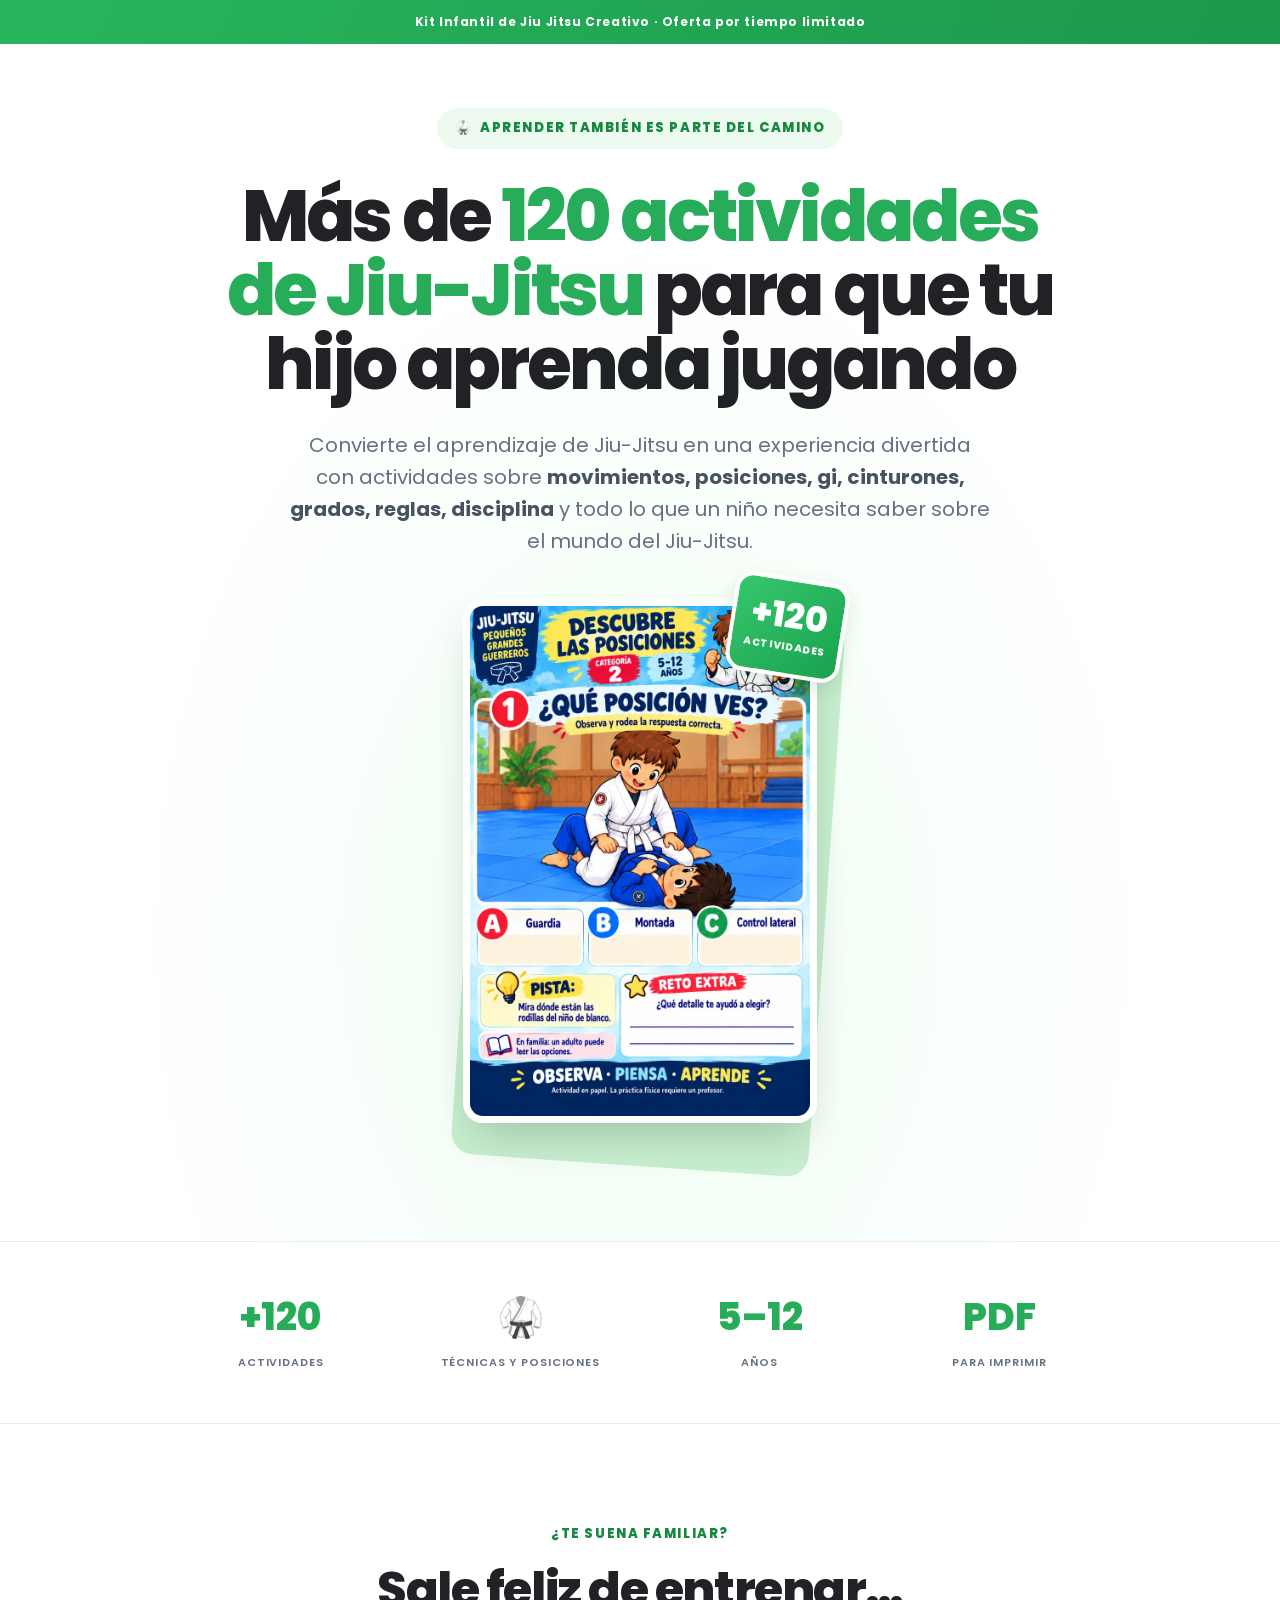
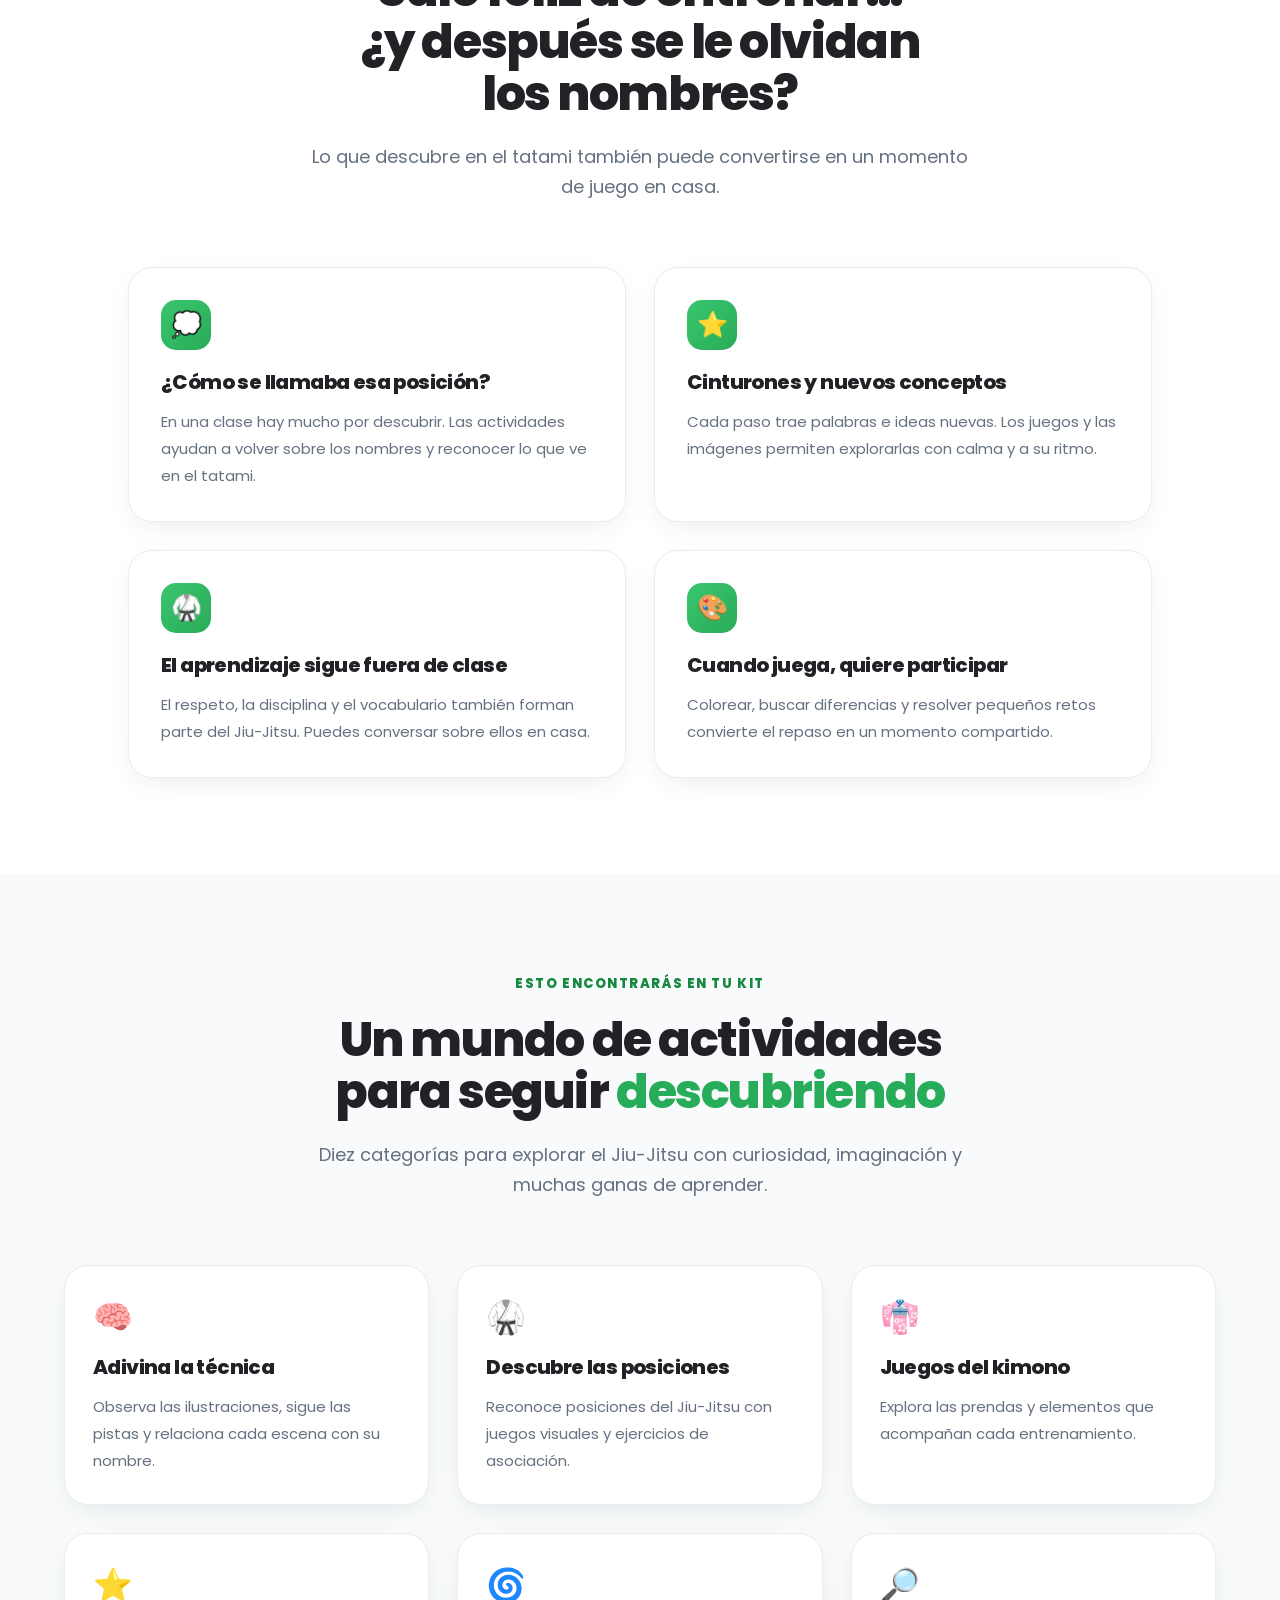
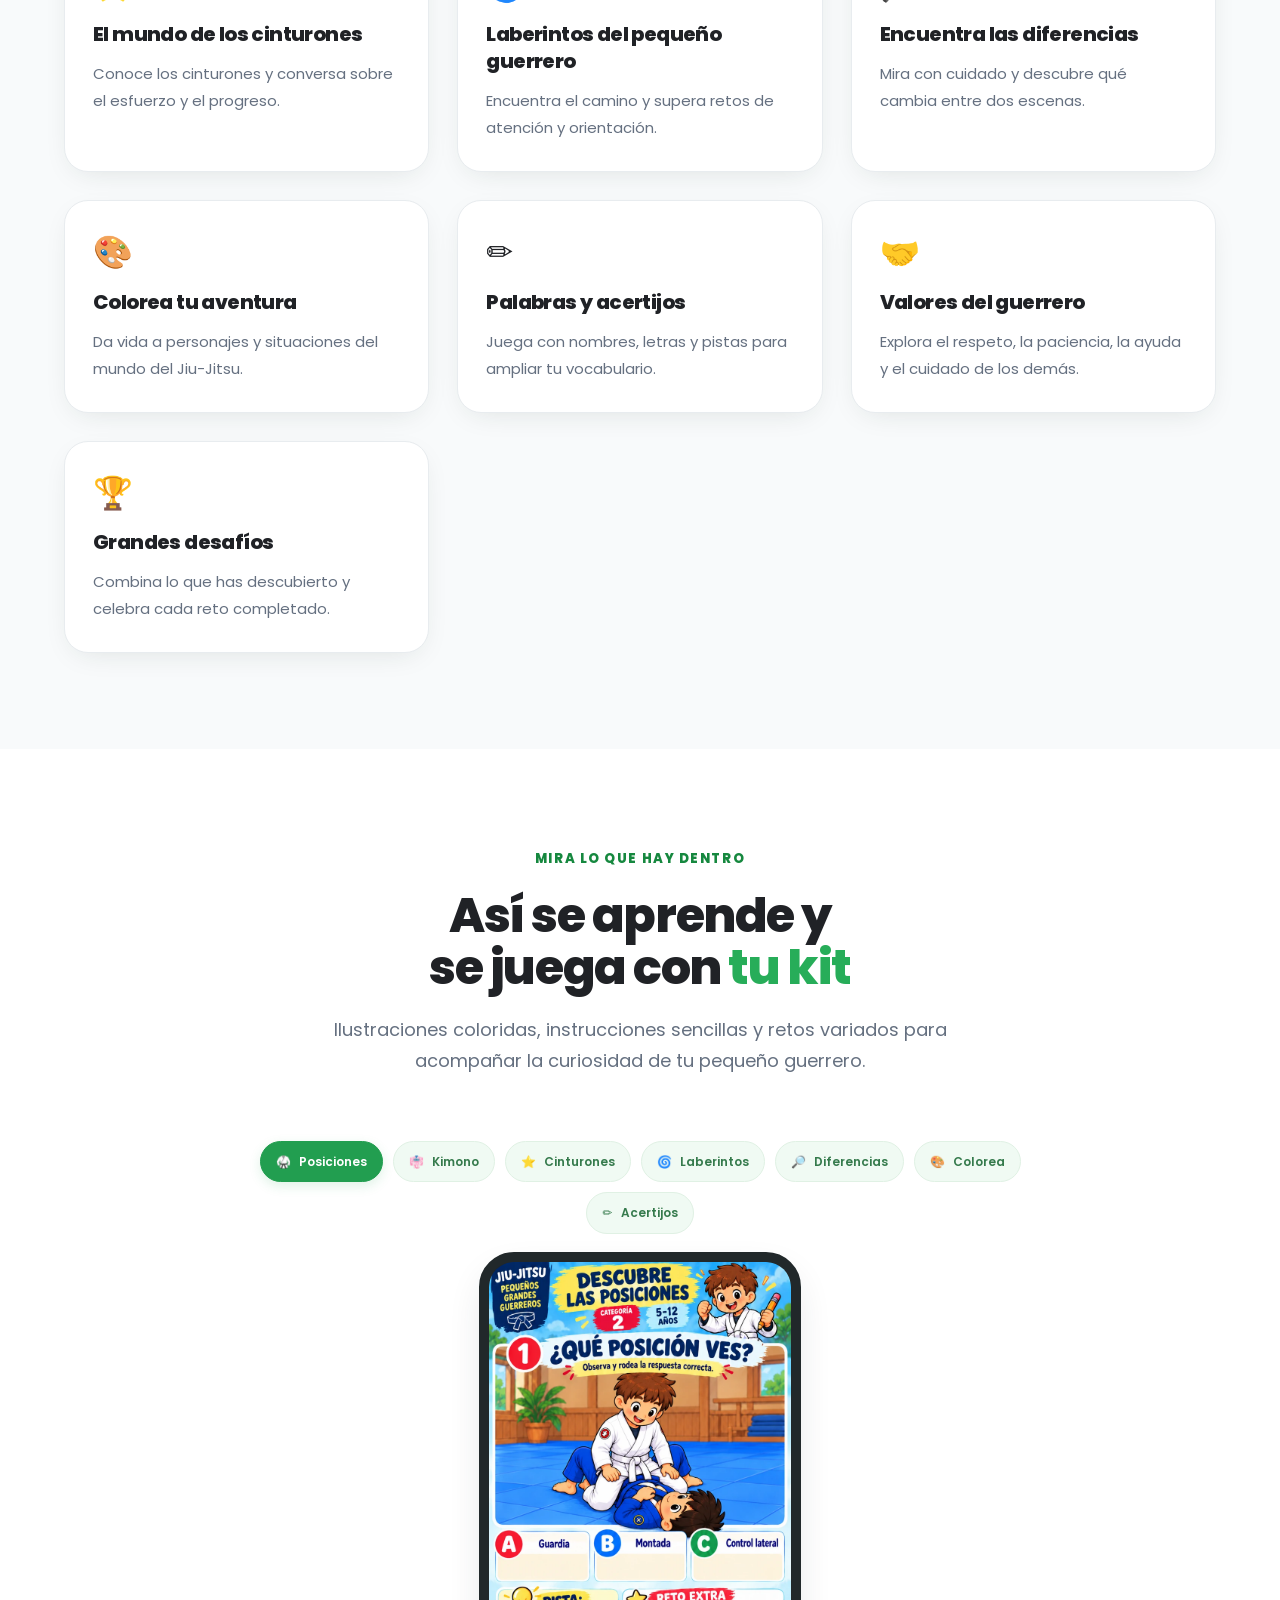
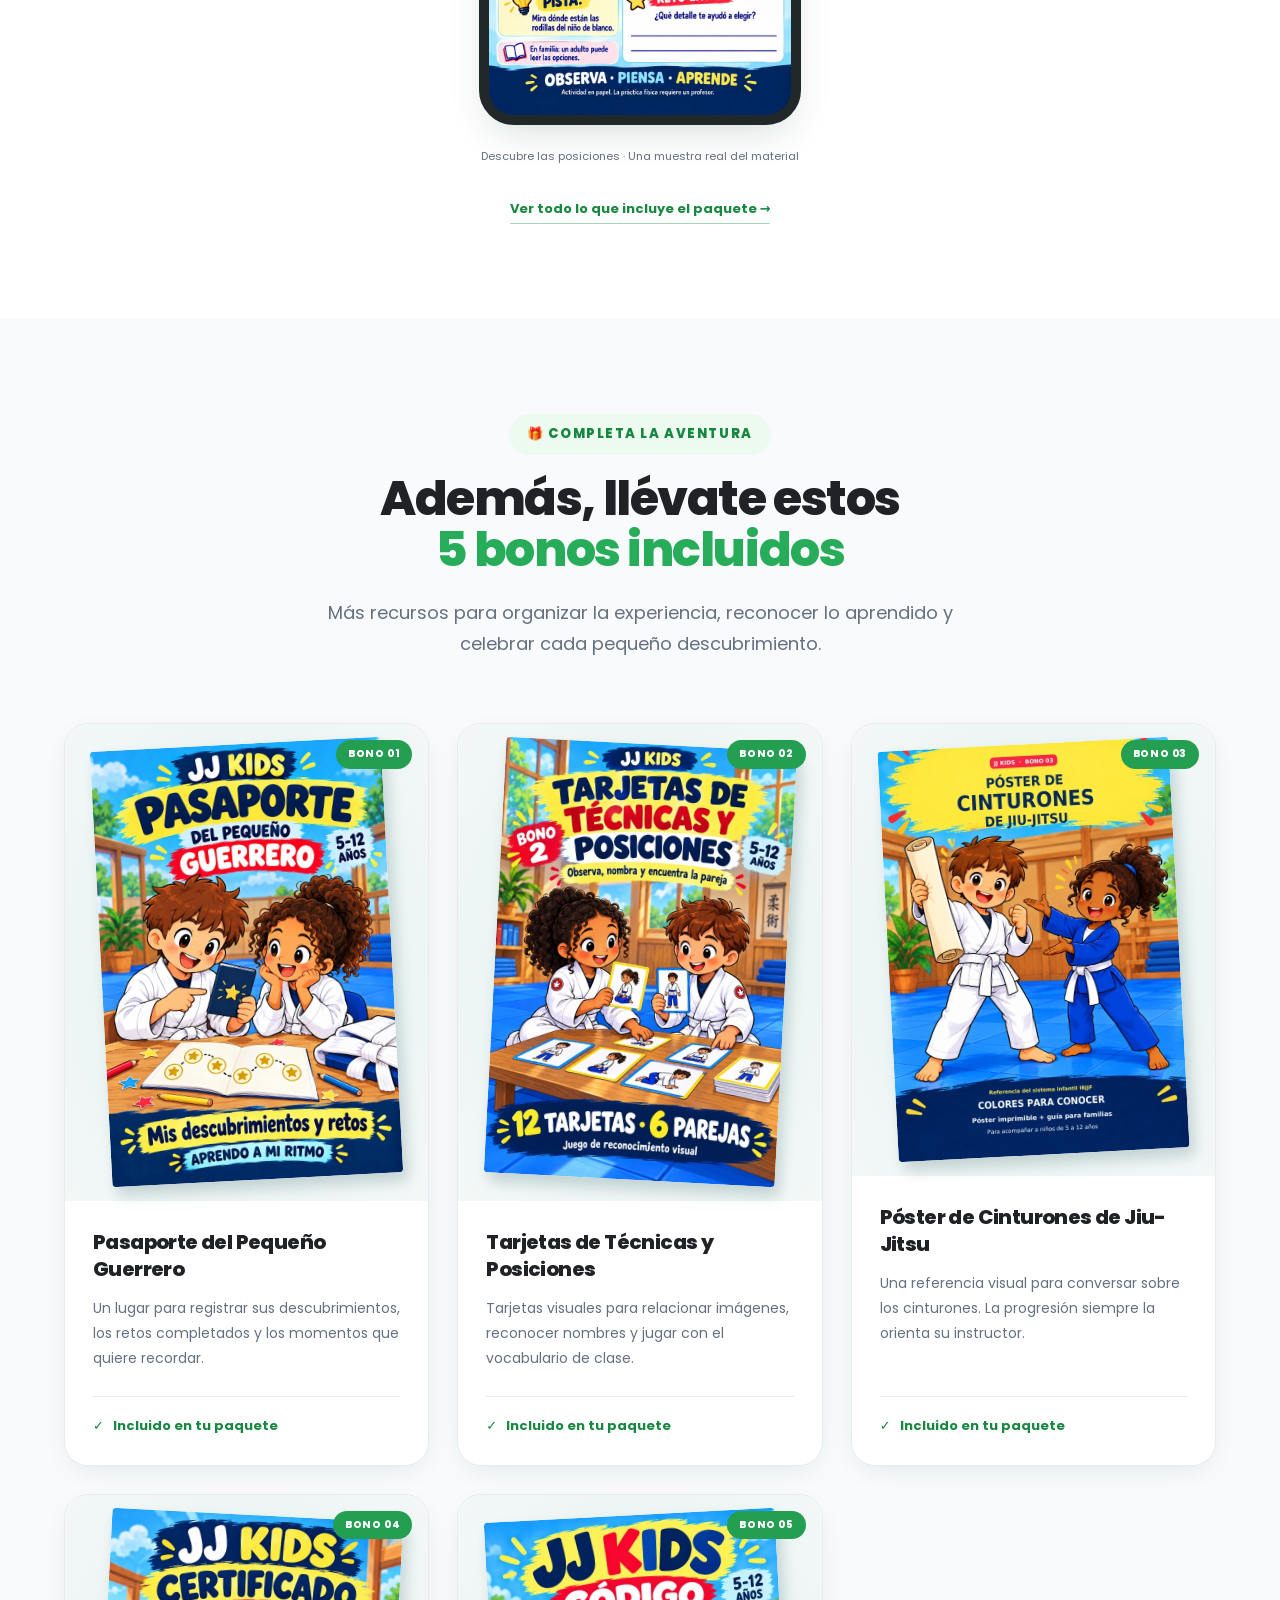
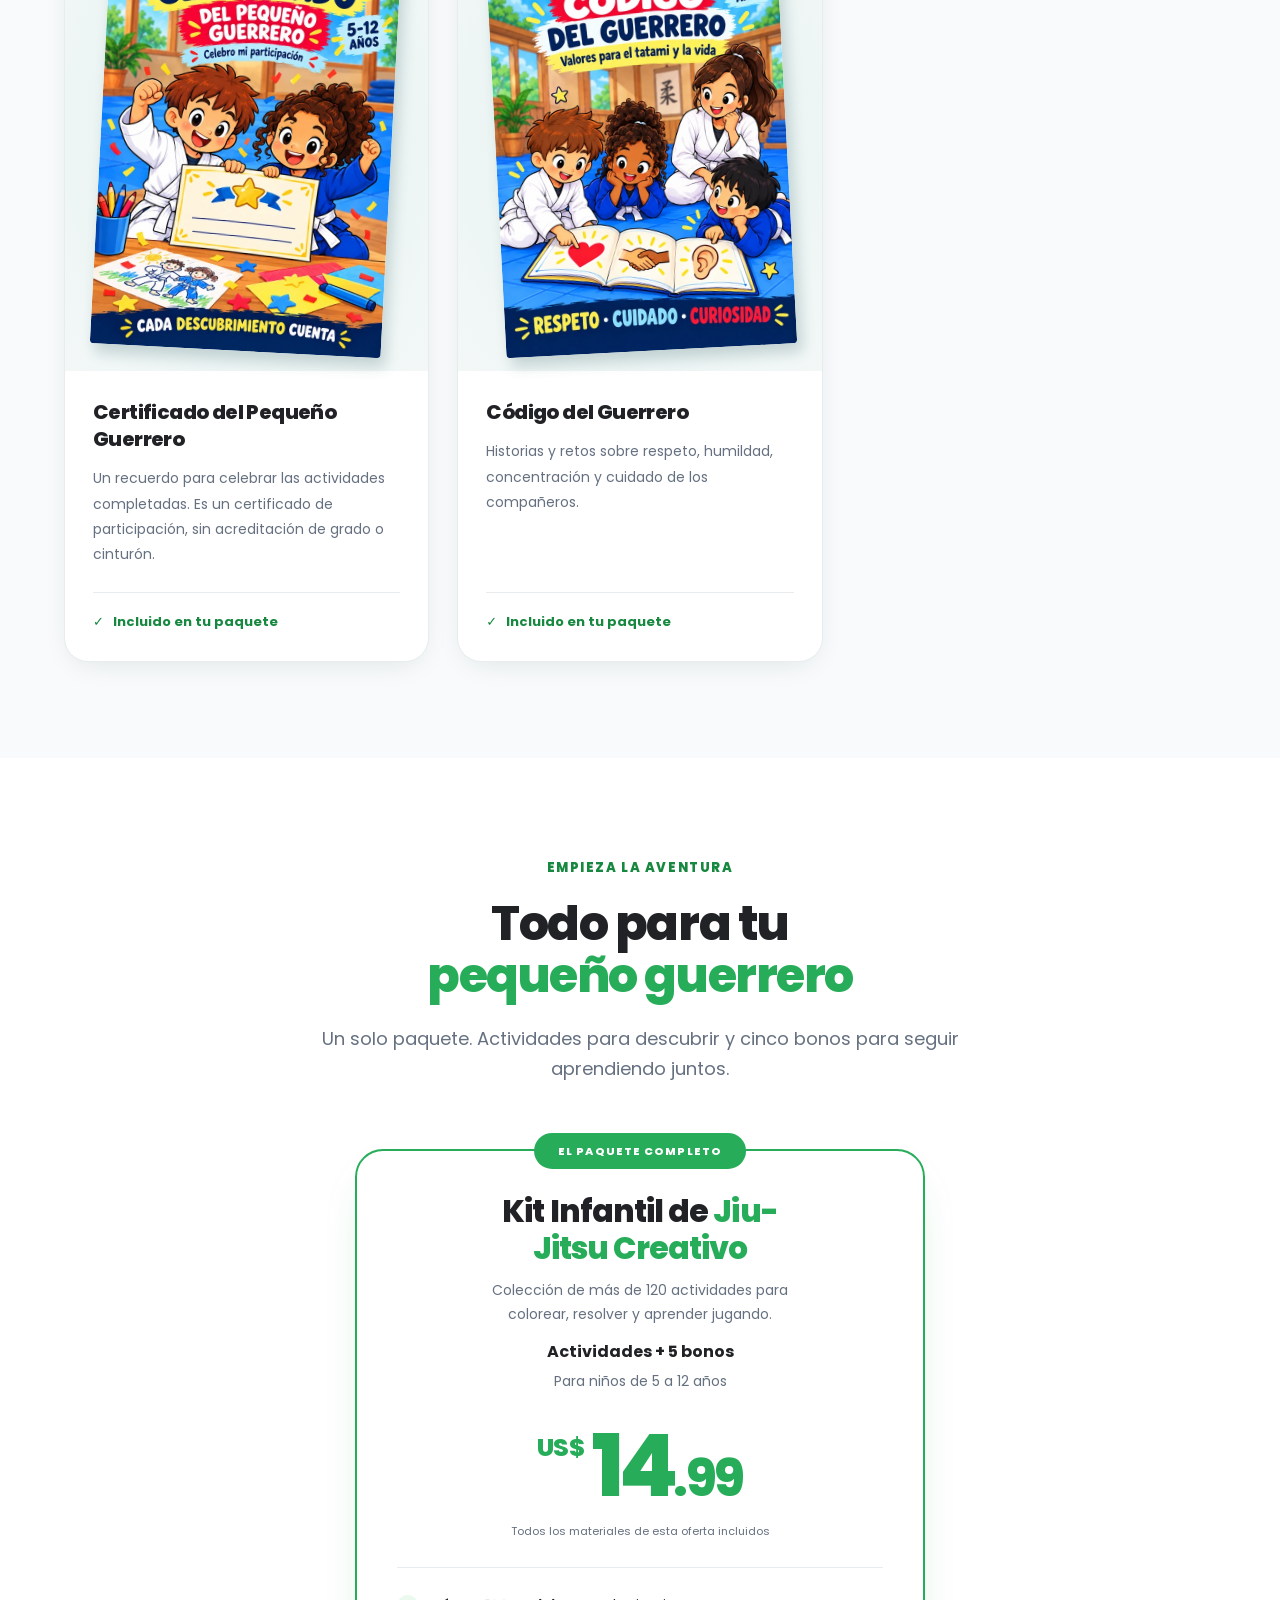
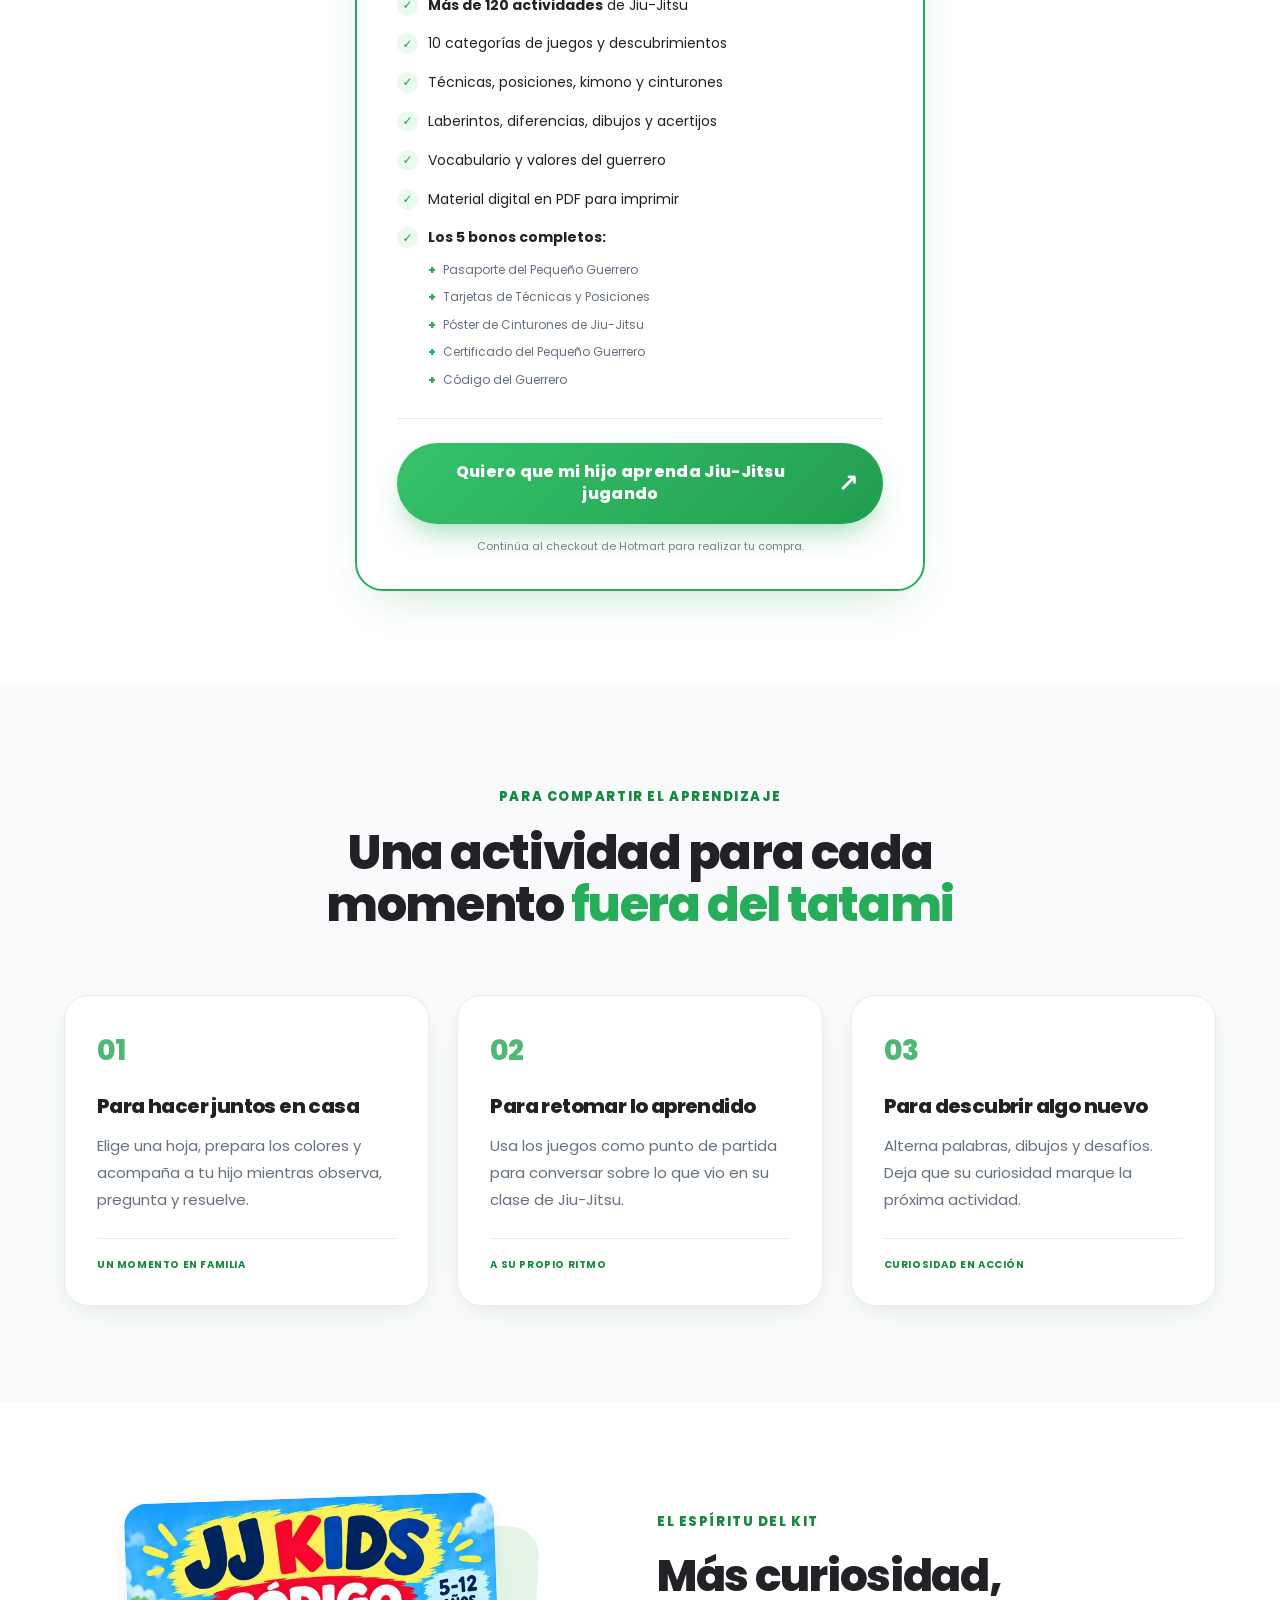
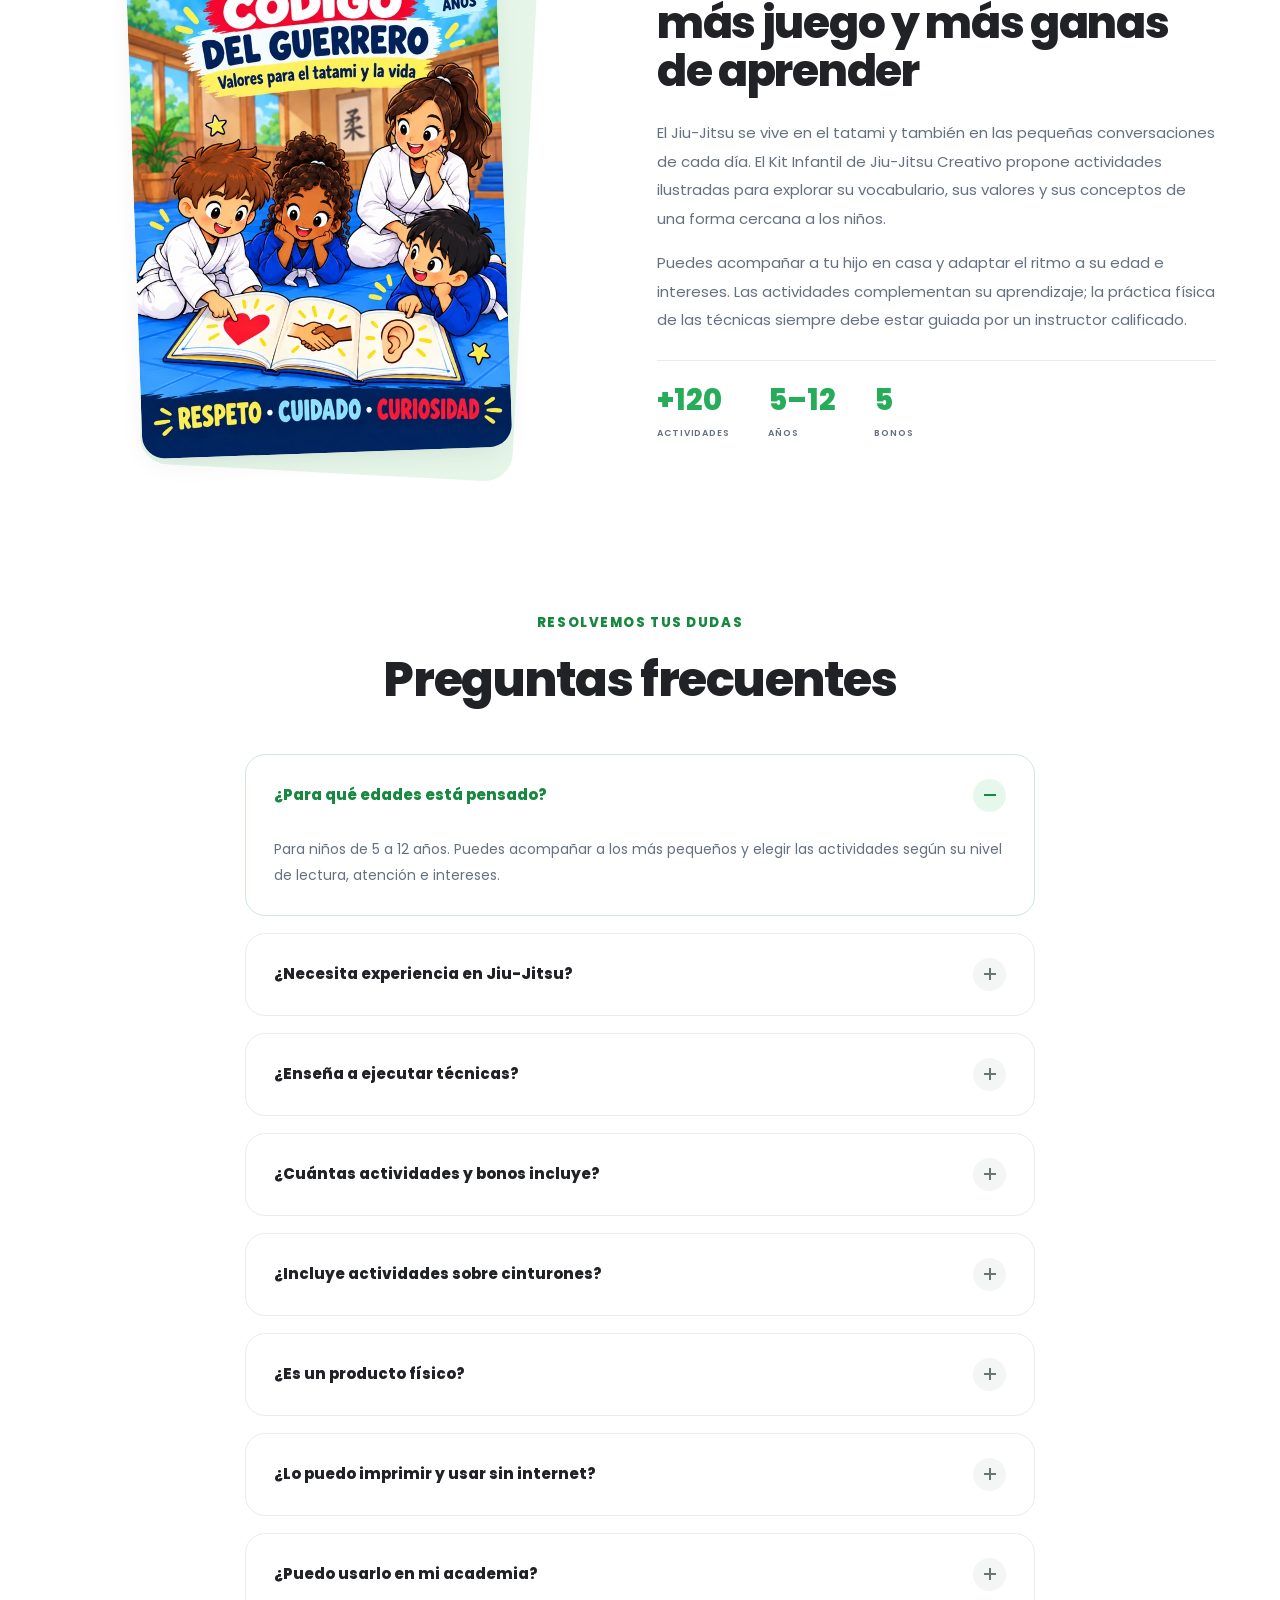
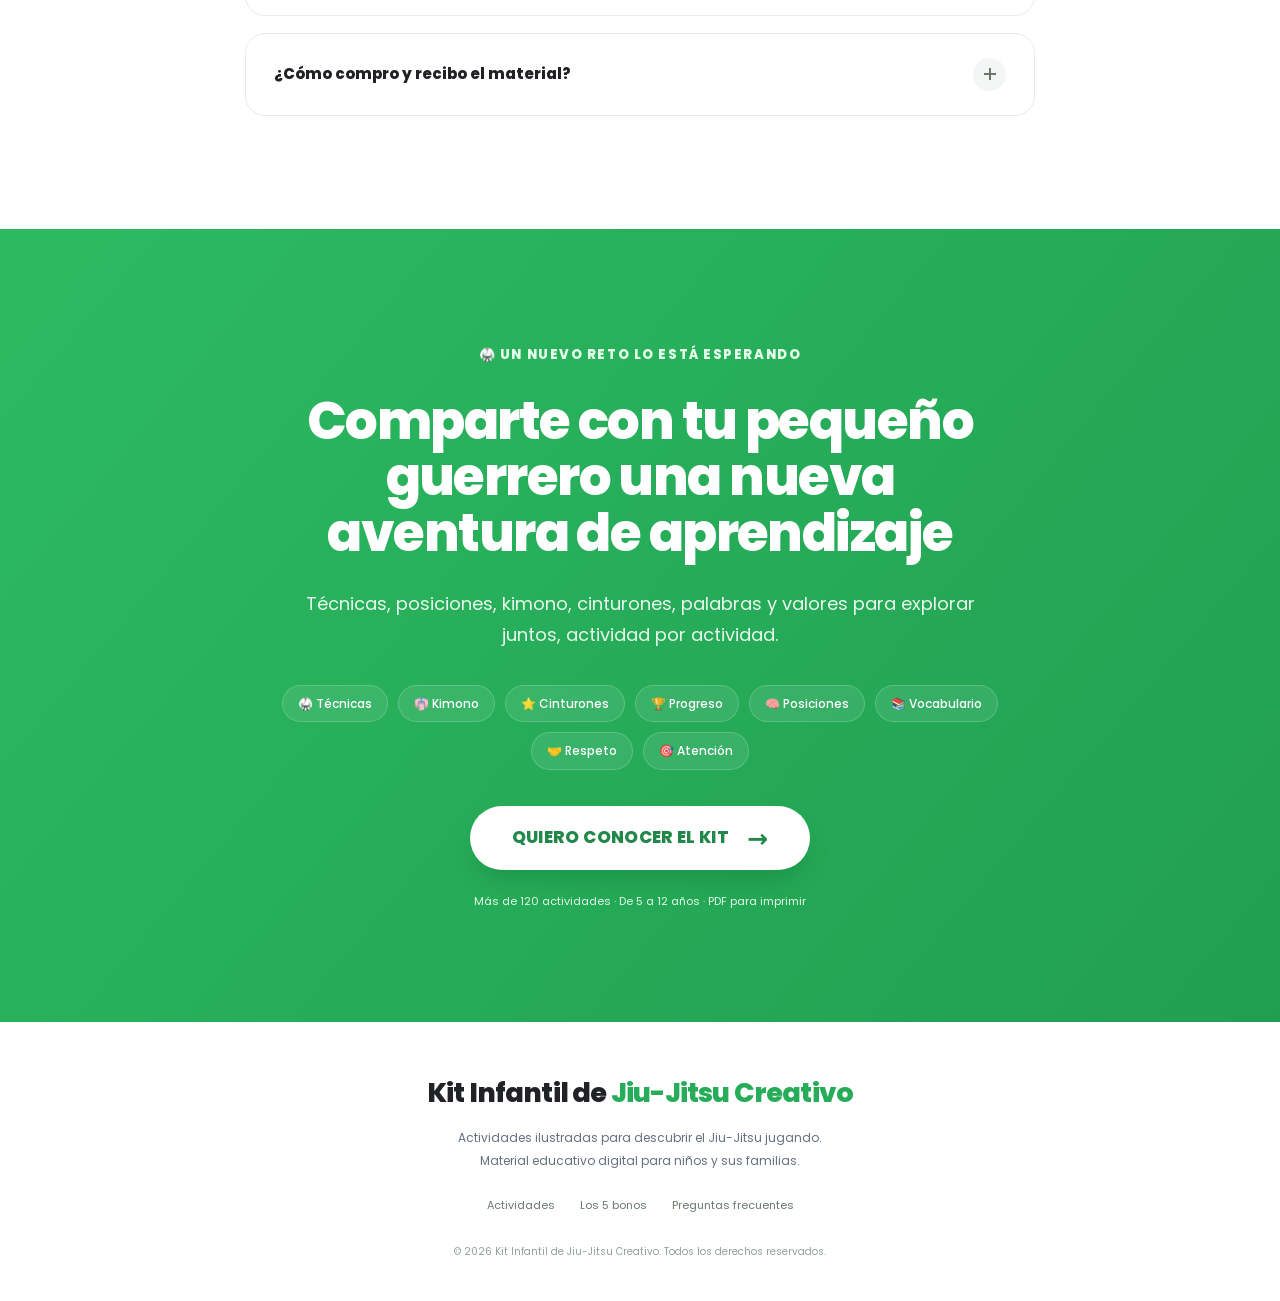
==== inicio/index.html @ 9feea620 "Add files via upload" ====
<!doctype html>
<html lang="es-419"><head>
<meta charset="utf-8"><meta name="viewport" content="width=device-width,initial-scale=1">
<title>Kit Infantil de Jiu-Jitsu Creativo | Más de 120 actividades</title>
<meta name="description" content="Kit Infantil de Jiu-Jitsu Creativo. Colección de más de 120 actividades para colorear, resolver y aprender jugando. De 5 a 12 años, con cinco bonos por US$14.99.">
<meta name="theme-color" content="#29ae5b"><meta name="robots" content="noindex,nofollow">
<link rel="icon" href="assets/favicon.svg" type="image/svg+xml"><link rel="stylesheet" href="assets/fonts.css"><link rel="stylesheet" href="styles.css">
<meta property="og:title" content="Kit Infantil de Jiu-Jitsu Creativo"><meta property="og:description" content="Colección de más de 120 actividades para colorear, resolver y aprender jugando. De 5 a 12 años · 5 bonos incluidos · US$14.99"><meta property="og:type" content="website">
<!-- Meta Pixel: direct installation requested alongside the linked UTMify pixel. -->
<script>
!function(f,b,e,v,n,t,s)
{if(f.fbq)return;n=f.fbq=function(){n.callMethod?
n.callMethod.apply(n,arguments):n.queue.push(arguments)};
if(!f._fbq)f._fbq=n;n.push=n;n.loaded=!0;n.version='2.0';
n.queue=[];t=b.createElement(e);t.async=!0;
t.src=v;s=b.getElementsByTagName(e)[0];
s.parentNode.insertBefore(t,s)}(window,document,'script',
'https://connect.facebook.net/en_US/fbevents.js');
fbq('init', '1260947998848575');
fbq('track', 'PageView');
</script>
<!-- UTMify pixel: preserves the supplied account and vendor-managed events. -->
<script>window.pixelId = "6ace8b89e18e3b60633d7394";</script>
<script src="https://cdn.utmify.com.br/scripts/pixel/pixel.js" async defer></script>
<!-- UTMify campaign parameters: supplier setting prevents additional subid parameters. -->
<script src="https://cdn.utmify.com.br/scripts/utms/latest.js" data-utmify-prevent-subids async defer></script>
</head><body>
<noscript><img height="1" width="1" style="display:none" alt="" src="https://www.facebook.com/tr?id=1260947998848575&amp;ev=PageView&amp;noscript=1"></noscript>
<a class="skip" href="#contenido">Saltar al contenido</a>
<div class="offer-strip">Kit Infantil de Jiu Jitsu Creativo · Oferta por tiempo limitado</div>
<main id="contenido">
<header class="hero" id="inicio"><div class="wrap">
<span class="eyebrow pill"><span aria-hidden="true">🥋</span> APRENDER TAMBIÉN ES PARTE DEL CAMINO</span>
<h1>Más de <span>120 actividades de Jiu-Jitsu</span> para que tu hijo aprenda jugando</h1>
<p class="hero-intro">Convierte el aprendizaje de Jiu-Jitsu en una experiencia divertida con actividades sobre <strong>movimientos, posiciones, gi, cinturones, grados, reglas, disciplina</strong> y todo lo que un niño necesita saber sobre el mundo del Jiu-Jitsu.</p>
<div class="hero-media"><div class="activity-badge"><strong>+120</strong><span>ACTIVIDADES</span></div><div class="sheet-back"></div><img class="hero-sheet" src="assets/actividad-02.webp" width="800" height="1200" alt="Muestra de actividad de Jiu-Jitsu: ¿Qué posición ves?" fetchpriority="high"><div class="media-label">UNA MUESTRA DE LO QUE HAY DENTRO</div></div>
</div></header>
<section class="stats" aria-label="Kit Infantil de Jiu-Jitsu Creativo en cuatro datos"><div class="wrap stats-grid"><div><strong>+120</strong><span>ACTIVIDADES</span></div><div><strong aria-hidden="true">🥋</strong><span>TÉCNICAS Y POSICIONES</span></div><div><strong>5–12</strong><span>AÑOS</span></div><div><strong>PDF</strong><span>PARA IMPRIMIR</span></div></div></section>
<section class="section" id="por-que"><div class="wrap narrow"><div class="section-head"><span class="eyebrow">¿TE SUENA FAMILIAR?</span><h2>Sale feliz de entrenar…<br>¿y después se le olvidan<br class="desktop-break"> los nombres?</h2><p>Lo que descubre en el tatami también puede convertirse en un momento de juego en casa.</p></div>
<div class="grid pain-grid"><article class="card"><div class="icon" aria-hidden="true">💭</div><h3>¿Cómo se llamaba esa posición?</h3><p>En una clase hay mucho por descubrir. Las actividades ayudan a volver sobre los nombres y reconocer lo que ve en el tatami.</p></article><article class="card"><div class="icon" aria-hidden="true">⭐</div><h3>Cinturones y nuevos conceptos</h3><p>Cada paso trae palabras e ideas nuevas. Los juegos y las imágenes permiten explorarlas con calma y a su ritmo.</p></article><article class="card"><div class="icon" aria-hidden="true">🥋</div><h3>El aprendizaje sigue fuera de clase</h3><p>El respeto, la disciplina y el vocabulario también forman parte del Jiu-Jitsu. Puedes conversar sobre ellos en casa.</p></article><article class="card"><div class="icon" aria-hidden="true">🎨</div><h3>Cuando juega, quiere participar</h3><p>Colorear, buscar diferencias y resolver pequeños retos convierte el repaso en un momento compartido.</p></article></div></div></section>
<section class="section soft" id="actividades"><div class="wrap"><div class="section-head"><span class="eyebrow">ESTO ENCONTRARÁS EN TU KIT</span><h2>Un mundo de actividades para seguir <span class="green">descubriendo</span></h2><p>Diez categorías para explorar el Jiu-Jitsu con curiosidad, imaginación y muchas ganas de aprender.</p></div><div class="grid topics-grid"><article class="card topic"><div class="topic-icon" aria-hidden="true">🧠</div><h3>Adivina la técnica</h3><p>Observa las ilustraciones, sigue las pistas y relaciona cada escena con su nombre.</p></article><article class="card topic"><div class="topic-icon" aria-hidden="true">🥋</div><h3>Descubre las posiciones</h3><p>Reconoce posiciones del Jiu-Jitsu con juegos visuales y ejercicios de asociación.</p></article><article class="card topic"><div class="topic-icon" aria-hidden="true">👘</div><h3>Juegos del kimono</h3><p>Explora las prendas y elementos que acompañan cada entrenamiento.</p></article><article class="card topic"><div class="topic-icon" aria-hidden="true">⭐</div><h3>El mundo de los cinturones</h3><p>Conoce los cinturones y conversa sobre el esfuerzo y el progreso.</p></article><article class="card topic"><div class="topic-icon" aria-hidden="true">🌀</div><h3>Laberintos del pequeño guerrero</h3><p>Encuentra el camino y supera retos de atención y orientación.</p></article><article class="card topic"><div class="topic-icon" aria-hidden="true">🔎</div><h3>Encuentra las diferencias</h3><p>Mira con cuidado y descubre qué cambia entre dos escenas.</p></article><article class="card topic"><div class="topic-icon" aria-hidden="true">🎨</div><h3>Colorea tu aventura</h3><p>Da vida a personajes y situaciones del mundo del Jiu-Jitsu.</p></article><article class="card topic"><div class="topic-icon" aria-hidden="true">✏️</div><h3>Palabras y acertijos</h3><p>Juega con nombres, letras y pistas para ampliar tu vocabulario.</p></article><article class="card topic"><div class="topic-icon" aria-hidden="true">🤝</div><h3>Valores del guerrero</h3><p>Explora el respeto, la paciencia, la ayuda y el cuidado de los demás.</p></article><article class="card topic"><div class="topic-icon" aria-hidden="true">🏆</div><h3>Grandes desafíos</h3><p>Combina lo que has descubierto y celebra cada reto completado.</p></article></div></div></section>
<section class="section samples" id="muestras"><div class="wrap"><div class="section-head"><span class="eyebrow">MIRA LO QUE HAY DENTRO</span><h2 id="sample-heading">Así se aprende y se juega con <span class="green">tu kit</span></h2><p>Ilustraciones coloridas, instrucciones sencillas y retos variados para acompañar la curiosidad de tu pequeño guerrero.</p></div><div class="sample-gallery" id="sample-gallery" role="region" aria-roledescription="carrusel" aria-labelledby="sample-heading"><div class="sample-tabs" role="group" aria-label="Elige una muestra"><button type="button" class="sample-tab active" data-sample="02" aria-pressed="true" aria-controls="sample-image"><span aria-hidden="true">🥋</span> Posiciones</button><button type="button" class="sample-tab " data-sample="03" aria-pressed="false" aria-controls="sample-image"><span aria-hidden="true">👘</span> Kimono</button><button type="button" class="sample-tab " data-sample="04" aria-pressed="false" aria-controls="sample-image"><span aria-hidden="true">⭐</span> Cinturones</button><button type="button" class="sample-tab " data-sample="05" aria-pressed="false" aria-controls="sample-image"><span aria-hidden="true">🌀</span> Laberintos</button><button type="button" class="sample-tab " data-sample="06" aria-pressed="false" aria-controls="sample-image"><span aria-hidden="true">🔎</span> Diferencias</button><button type="button" class="sample-tab " data-sample="07" aria-pressed="false" aria-controls="sample-image"><span aria-hidden="true">🎨</span> Colorea</button><button type="button" class="sample-tab " data-sample="08" aria-pressed="false" aria-controls="sample-image"><span aria-hidden="true">✏️</span> Acertijos</button></div><figure class="sample-figure"><div class="sample-frame"><img id="sample-image" src="assets/actividad-02.webp" alt="Descubre las posiciones: muestra real de una actividad" width="800" height="1200" loading="lazy"></div><figcaption id="sample-caption" aria-live="off" aria-atomic="true">Descubre las posiciones · Una muestra real del material</figcaption></figure></div><a class="text-link" href="#planes">Ver todo lo que incluye el paquete <span aria-hidden="true">→</span></a></div></section>
<section class="section soft" id="bonos"><div class="wrap"><div class="section-head"><span class="eyebrow pill">🎁 COMPLETA LA AVENTURA</span><h2>Además, llévate estos <span class="green">5 bonos incluidos</span></h2><p>Más recursos para organizar la experiencia, reconocer lo aprendido y celebrar cada pequeño descubrimiento.</p></div><div class="grid bonus-grid"><article class="bonus-card"><div class="bonus-art"><span class="bonus-pill">BONO 01</span><img src="assets/bono-01.webp" alt="Portada de Pasaporte del Pequeño Guerrero" width="640" height="960" loading="lazy"></div><div class="bonus-copy"><h3>Pasaporte del Pequeño Guerrero</h3><p>Un lugar para registrar sus descubrimientos, los retos completados y los momentos que quiere recordar.</p><div class="included"><span aria-hidden="true">✓</span> Incluido en tu paquete</div></div></article><article class="bonus-card"><div class="bonus-art"><span class="bonus-pill">BONO 02</span><img src="assets/bono-02.webp" alt="Portada de Tarjetas de Técnicas y Posiciones" width="640" height="960" loading="lazy"></div><div class="bonus-copy"><h3>Tarjetas de Técnicas y Posiciones</h3><p>Tarjetas visuales para relacionar imágenes, reconocer nombres y jugar con el vocabulario de clase.</p><div class="included"><span aria-hidden="true">✓</span> Incluido en tu paquete</div></div></article><article class="bonus-card"><div class="bonus-art"><span class="bonus-pill">BONO 03</span><img src="assets/bono-03.webp" alt="Portada de Póster de Cinturones de Jiu-Jitsu" width="640" height="960" loading="lazy"></div><div class="bonus-copy"><h3>Póster de Cinturones de Jiu-Jitsu</h3><p>Una referencia visual para conversar sobre los cinturones. La progresión siempre la orienta su instructor.</p><div class="included"><span aria-hidden="true">✓</span> Incluido en tu paquete</div></div></article><article class="bonus-card"><div class="bonus-art"><span class="bonus-pill">BONO 04</span><img src="assets/bono-04.webp" alt="Portada de Certificado del Pequeño Guerrero" width="640" height="960" loading="lazy"></div><div class="bonus-copy"><h3>Certificado del Pequeño Guerrero</h3><p>Un recuerdo para celebrar las actividades completadas. Es un certificado de participación, sin acreditación de grado o cinturón.</p><div class="included"><span aria-hidden="true">✓</span> Incluido en tu paquete</div></div></article><article class="bonus-card"><div class="bonus-art"><span class="bonus-pill">BONO 05</span><img src="assets/bono-05.webp" alt="Portada de Código del Guerrero" width="640" height="960" loading="lazy"></div><div class="bonus-copy"><h3>Código del Guerrero</h3><p>Historias y retos sobre respeto, humildad, concentración y cuidado de los compañeros.</p><div class="included"><span aria-hidden="true">✓</span> Incluido en tu paquete</div></div></article></div></div></section>
<section class="section offer-section" id="planes"><div class="wrap"><div class="section-head"><span class="eyebrow">EMPIEZA LA AVENTURA</span><h2>Todo para tu<br><span class="green">pequeño guerrero</span></h2><p>Un solo paquete. Actividades para descubrir y cinco bonos para seguir aprendiendo juntos.</p></div><article class="price-card"><div class="price-banner">EL PAQUETE COMPLETO</div><div class="price-heading"><h3 class="product-title">Kit Infantil de <span>Jiu-Jitsu Creativo</span></h3><p class="offer-summary">Colección de más de 120 actividades para colorear, resolver y aprender jugando.</p><p class="offer-includes">Actividades + 5 bonos</p><p>Para niños de 5 a 12 años</p></div><p class="price"><span class="currency">US$</span>14<span class="cents">.99</span></p><p class="price-detail">Todos los materiales de esta oferta incluidos</p><div class="price-rule"></div><ul class="check-list"><li><strong>Más de 120 actividades</strong> de Jiu-Jitsu</li><li>10 categorías de juegos y descubrimientos</li><li>Técnicas, posiciones, kimono y cinturones</li><li>Laberintos, diferencias, dibujos y acertijos</li><li>Vocabulario y valores del guerrero</li><li>Material digital en PDF para imprimir</li><li><strong>Los 5 bonos completos:</strong><ul><li>Pasaporte del Pequeño Guerrero</li><li>Tarjetas de Técnicas y Posiciones</li><li>Póster de Cinturones de Jiu-Jitsu</li><li>Certificado del Pequeño Guerrero</li><li>Código del Guerrero</li></ul></li></ul><div class="checkout"><a class="cta checkout-link" href="https://pay.hotmart.com/R108017189H?checkoutMode=10">Quiero que mi hijo aprenda Jiu-Jitsu jugando <span aria-hidden="true">↗</span></a><p>Continúa al checkout de Hotmart para realizar tu compra.</p></div></article></div></section>
<section class="section soft" id="momentos"><div class="wrap"><div class="section-head"><span class="eyebrow">PARA COMPARTIR EL APRENDIZAJE</span><h2>Una actividad para cada momento <span class="green">fuera del tatami</span></h2></div><div class="grid moments-grid"><article class="card moment"><div class="moment-number">01</div><h3>Para hacer juntos en casa</h3><p>Elige una hoja, prepara los colores y acompaña a tu hijo mientras observa, pregunta y resuelve.</p><span class="moment-tag">UN MOMENTO EN FAMILIA</span></article><article class="card moment"><div class="moment-number">02</div><h3>Para retomar lo aprendido</h3><p>Usa los juegos como punto de partida para conversar sobre lo que vio en su clase de Jiu-Jitsu.</p><span class="moment-tag">A SU PROPIO RITMO</span></article><article class="card moment"><div class="moment-number">03</div><h3>Para descubrir algo nuevo</h3><p>Alterna palabras, dibujos y desafíos. Deja que su curiosidad marque la próxima actividad.</p><span class="moment-tag">CURIOSIDAD EN ACCIÓN</span></article></div></div></section>
<section class="section" id="espiritu"><div class="wrap about-grid"><div class="about-art"><img src="assets/bono-05.webp" width="640" height="960" loading="lazy" alt="Ilustración del bono Código del Guerrero: niños y su instructora descubren valores en un libro"></div><div class="about-copy"><span class="eyebrow">EL ESPÍRITU DEL KIT</span><h2>Más curiosidad,<br>más juego y más ganas de aprender</h2><p>El Jiu-Jitsu se vive en el tatami y también en las pequeñas conversaciones de cada día. El Kit Infantil de Jiu-Jitsu Creativo propone actividades ilustradas para explorar su vocabulario, sus valores y sus conceptos de una forma cercana a los niños.</p><p>Puedes acompañar a tu hijo en casa y adaptar el ritmo a su edad e intereses. Las actividades complementan su aprendizaje; la práctica física de las técnicas siempre debe estar guiada por un instructor calificado.</p><div class="about-facts"><div><strong>+120</strong><span>ACTIVIDADES</span></div><div><strong>5–12</strong><span>AÑOS</span></div><div><strong>5</strong><span>BONOS</span></div></div></div></div></section>
<section class="section faq-section" id="preguntas"><div class="wrap faq"><div class="section-head"><span class="eyebrow">RESOLVEMOS TUS DUDAS</span><h2>Preguntas frecuentes</h2></div><details name="jj-faq" open><summary>¿Para qué edades está pensado?<span class="faq-sign" aria-hidden="true"></span></summary><div class="faq-answer"><p>Para niños de 5 a 12 años. Puedes acompañar a los más pequeños y elegir las actividades según su nivel de lectura, atención e intereses.</p></div></details><details name="jj-faq" ><summary>¿Necesita experiencia en Jiu-Jitsu?<span class="faq-sign" aria-hidden="true"></span></summary><div class="faq-answer"><p>Las actividades permiten descubrir y repasar conceptos. Un adulto puede acompañarlo cuando aparezcan palabras nuevas y ayudarlo a relacionarlas con lo que ve en clase.</p></div></details><details name="jj-faq" ><summary>¿Enseña a ejecutar técnicas?<span class="faq-sign" aria-hidden="true"></span></summary><div class="faq-answer"><p>Son actividades educativas de reconocimiento, vocabulario y juego en papel. La ejecución de técnicas debe aprenderse y practicarse con un instructor calificado, en un entorno adecuado.</p></div></details><details name="jj-faq" ><summary>¿Cuántas actividades y bonos incluye?<span class="faq-sign" aria-hidden="true"></span></summary><div class="faq-answer"><p>El paquete reúne más de 120 actividades y los cinco bonos presentados en esta página. Todo forma parte de la misma oferta de US$14.99.</p></div></details><details name="jj-faq" ><summary>¿Incluye actividades sobre cinturones?<span class="faq-sign" aria-hidden="true"></span></summary><div class="faq-answer"><p>Sí. Incluye juegos sobre cinturones y progreso, además del póster de regalo. Consulta a su instructor para relacionar el material con el sistema y los criterios de su academia.</p></div></details><details name="jj-faq" ><summary>¿Es un producto físico?<span class="faq-sign" aria-hidden="true"></span></summary><div class="faq-answer"><p>Es material digital en PDF para descargar e imprimir. No se envía un libro impreso, materiales de dibujo ni otros objetos físicos.</p></div></details><details name="jj-faq" ><summary>¿Lo puedo imprimir y usar sin internet?<span class="faq-sign" aria-hidden="true"></span></summary><div class="faq-answer"><p>Sí. Necesitas conexión para descargar los archivos; después puedes abrirlos o imprimirlos sin conexión. Prepara hojas y colores para disfrutar las actividades.</p></div></details><details name="jj-faq" ><summary>¿Puedo usarlo en mi academia?<span class="faq-sign" aria-hidden="true"></span></summary><div class="faq-answer"><p>El material puede servir como recurso educativo complementario. Las condiciones de licencia para grupos y academias aún están pendientes de definir en esta vista previa.</p></div></details><details name="jj-faq" ><summary>¿Cómo compro y recibo el material?<span class="faq-sign" aria-hidden="true"></span></summary><div class="faq-answer"><p>Haz clic en el botón de compra para ir al checkout de Hotmart. Allí podrás revisar los detalles de pago y seguir las instrucciones para acceder al material digital.</p></div></details></div></section>
<section class="closing"><div class="wrap"><span class="eyebrow">🥋 UN NUEVO RETO LO ESTÁ ESPERANDO</span><h2>Comparte con tu pequeño guerrero una nueva aventura de aprendizaje</h2><p>Técnicas, posiciones, kimono, cinturones, palabras y valores para explorar juntos, actividad por actividad.</p><div class="closing-chips"><span>🥋 Técnicas</span><span>👘 Kimono</span><span>⭐ Cinturones</span><span>🏆 Progreso</span><span>🧠 Posiciones</span><span>📚 Vocabulario</span><span>🤝 Respeto</span><span>🎯 Atención</span></div><a class="cta light-cta" href="#planes">QUIERO CONOCER EL KIT <span aria-hidden="true">→</span></a><small>Más de 120 actividades · De 5 a 12 años · PDF para imprimir</small></div></section>
</main><footer><a class="logo product-logo" href="#inicio" aria-label="Kit Infantil de Jiu-Jitsu Creativo, volver al inicio">Kit Infantil de <span>Jiu-Jitsu Creativo</span></a><p>Actividades ilustradas para descubrir el Jiu-Jitsu jugando.<br>Material educativo digital para niños y sus familias.</p><nav aria-label="Enlaces del pie"><a href="#actividades">Actividades</a><a href="#bonos">Los 5 bonos</a><a href="#preguntas">Preguntas frecuentes</a></nav><small>© 2026 Kit Infantil de Jiu-Jitsu Creativo. Todos los derechos reservados.</small></footer>

<script src="app.js" defer></script></body></html>
---- inicio/assets/fonts.css ----
@font-face {
  font-family: 'Poppins';
  font-style: normal;
  font-weight: 400;
  font-display: swap;
  src: url(./poppins-400.ttf) format('truetype');
}
@font-face {
  font-family: 'Poppins';
  font-style: normal;
  font-weight: 500;
  font-display: swap;
  src: url(./poppins-500.ttf) format('truetype');
}
@font-face {
  font-family: 'Poppins';
  font-style: normal;
  font-weight: 600;
  font-display: swap;
  src: url(./poppins-600.ttf) format('truetype');
}
@font-face {
  font-family: 'Poppins';
  font-style: normal;
  font-weight: 700;
  font-display: swap;
  src: url(./poppins-700.ttf) format('truetype');
}
@font-face {
  font-family: 'Poppins';
  font-style: normal;
  font-weight: 800;
  font-display: swap;
  src: url(./poppins-800.ttf) format('truetype');
}
---- inicio/styles.css ----
:root{--ink:#202226;--muted:#657080;--green:#27ad59;--green-bright:#36c26a;--green-dark:#16883f;--mint:#edfaef;--soft:#f8fafb;--line:#e8ecef;--radius:24px;--shadow:0 8px 30px -12px rgba(25,45,35,.15)}
*{box-sizing:border-box}html{scroll-behavior:smooth;scroll-padding-top:28px}body{margin:0;background:white;color:var(--ink);font-family:'Poppins',system-ui,sans-serif;font-size:16px;line-height:1.65;-webkit-font-smoothing:antialiased}img{display:block;max-width:100%;height:auto}a{color:inherit}button{font:inherit}button,a,summary{-webkit-tap-highlight-color:transparent}h1,h2,h3,p,figure{margin:0}h1,h2,h3{font-weight:800;letter-spacing:-.03em}h1,h2{text-wrap:balance}h2{font-size:48px;line-height:1.08}h3{font-size:20px;line-height:1.35}strong{font-weight:700}.wrap{width:min(1152px,calc(100% - 40px));margin-inline:auto}.narrow{max-width:1024px}.section{padding:96px 0}.soft{background:var(--soft)}.green{color:var(--green)}.eyebrow{color:var(--green-dark);font-size:13px;font-weight:800;letter-spacing:.12em;line-height:1.6;text-transform:uppercase}.pill{display:inline-flex;align-items:center;justify-content:center;gap:8px;border-radius:999px;padding:10px 18px;background:var(--mint)}.section-head{text-align:center;max-width:780px;margin:0 auto 64px}.section-head h2{margin:18px 0 22px}.section-head p{color:var(--muted);font-size:18px;line-height:1.7;max-width:680px;margin-inline:auto}.offer-strip{background:linear-gradient(115deg,#28b55d,#1c984b);color:#fff;text-align:center;padding:12px 20px;font-size:12px;font-weight:700;letter-spacing:.05em}.hero{padding:64px 0 80px;text-align:center;background:radial-gradient(ellipse at 50% 75%,#f0fff4,white 60%)}.hero h1{max-width:900px;margin:30px auto 28px;font-size:72px;line-height:1.03;letter-spacing:-.04em}.hero h1 span{color:var(--green)}.hero-intro{max-width:700px;margin:0 auto 30px;color:var(--muted);font-size:20px;line-height:1.6}.hero-intro strong{color:#485361}.cta{display:inline-flex;align-items:center;justify-content:center;gap:18px;min-height:64px;max-width:100%;padding:18px 42px;border:0;border-radius:999px;background:linear-gradient(135deg,var(--green-bright),#219e50);color:white;font-size:17px;line-height:1.4;font-weight:800;letter-spacing:.02em;text-decoration:none;box-shadow:0 14px 30px -10px rgba(38,174,88,.5);transition:transform .18s,filter .18s}.cta span{font-size:25px;line-height:1}.cta:hover{transform:translateY(-2px);filter:brightness(1.04)}:is(a,button,summary):focus-visible{outline:3px solid #0a3976;outline-offset:5px}.support{font-size:12px;color:var(--muted);margin-top:16px;display:flex;gap:7px;justify-content:center;align-items:center}.support svg{width:17px;height:17px;fill:none;stroke:currentColor;stroke-width:1.6;flex-shrink:0}.hero-media{position:relative;width:min(354px,calc(100% - 38px));margin:42px auto 0}.hero-sheet{position:relative;z-index:1;border-radius:20px;border:7px solid #fff;box-shadow:0 22px 45px -12px rgba(20,49,43,.24);width:100%}.sheet-back{position:absolute;inset:12px -10px -5px 6px;border-radius:22px;background:#c8efcf;transform:rotate(4deg)}.activity-badge{position:absolute;z-index:3;right:-28px;top:-22px;transform:rotate(9deg);width:115px;height:100px;background:linear-gradient(135deg,#36c76c,#1aa14f);border:4px solid #fff;border-radius:18px;color:white;box-shadow:0 7px 20px #16673125;display:flex;flex-direction:column;align-items:center;justify-content:center}.activity-badge strong{font-size:35px;line-height:1;font-weight:800}.activity-badge span{font-size:10px;letter-spacing:.06em;font-weight:800;margin-top:6px}.media-label{margin-top:21px;font-size:10px;letter-spacing:.13em;color:#7c8791;font-weight:600}.stats{border-block:1px solid var(--line);padding:52px 0}.stats-grid{max-width:930px;display:grid;grid-template-columns:repeat(4,1fr);gap:28px;text-align:center}.stats-grid strong{font-size:38px;line-height:1.2;color:var(--green);font-weight:800;display:block;min-height:49px}.stats-grid span{font-size:11px;font-weight:600;letter-spacing:.08em;display:block;margin-top:10px;color:var(--muted)}.grid{display:grid;gap:28px}.pain-grid{grid-template-columns:repeat(2,1fr)}.card{background:white;border:1px solid var(--line);border-radius:var(--radius);padding:32px;box-shadow:var(--shadow)}.card h3{margin:19px 0 12px}.card p{font-size:15px;color:var(--muted);line-height:1.8}.icon{width:50px;height:50px;display:grid;place-items:center;border-radius:15px;background:linear-gradient(135deg,#3ac66e,#29ab58);font-size:25px}.topics-grid{grid-template-columns:repeat(3,1fr)}.topic{padding:30px 28px}.topic-icon{font-size:32px;line-height:1.3}.topic h3{margin-top:16px}.sample-tabs{display:flex;justify-content:center;flex-wrap:wrap;gap:10px;margin:0 auto 38px;max-width:870px}.sample-tab{background:#f0faf3;color:#357a4c;font-size:12px;font-weight:600;padding:10px 15px;border:1px solid #e0f1e4;border-radius:999px;cursor:pointer;transition:background .15s,color .15s}.sample-tab.active{background:#229e50;color:white;border-color:#229e50;box-shadow:0 4px 12px #21a45425}.sample-tab span{margin-right:5px}.sample-figure{max-width:360px;margin:0 auto 30px;text-align:center}.sample-frame{position:relative;display:block;max-width:322px;width:100%;border:10px solid #21282a;padding:0;border-radius:35px;overflow:hidden;background:#21282a;margin-inline:auto;box-shadow:0 16px 40px -12px #1f313530}.sample-frame img{border-radius:23px;width:100%;aspect-ratio:2/3;object-fit:contain}.sample-figure figcaption{font-size:11px;margin-top:22px;color:var(--muted)}.text-link{font-size:13px;font-weight:700;color:var(--green-dark);text-decoration:none;border-bottom:1px solid #a4d9b4;padding-bottom:5px}.samples{text-align:center}.bonus-grid{grid-template-columns:repeat(3,1fr)}.bonus-card{background:white;border:1px solid var(--line);border-radius:var(--radius);overflow:hidden;box-shadow:var(--shadow);display:flex;flex-direction:column}.bonus-art{position:relative;aspect-ratio:4/3;background:radial-gradient(ellipse at center,#e2f1ef,#f3f8f7);display:flex;align-items:center;justify-content:center;padding:20px}.bonus-art img{height:100%;width:auto;max-width:90%;object-fit:contain;box-shadow:5px 9px 14px #18455233;transform:rotate(-3deg);border-radius:4px}.bonus-card:nth-child(even) .bonus-art img{transform:rotate(3deg)}.bonus-pill{position:absolute;right:16px;top:16px;z-index:1;font-size:10px;background:#249f52;color:white;padding:6px 12px;border-radius:999px;font-weight:800;letter-spacing:.06em}.bonus-copy{padding:28px;display:flex;flex-direction:column;flex:1}.bonus-copy h3{margin-bottom:13px}.bonus-copy p{font-size:14px;line-height:1.8;color:var(--muted);margin-bottom:25px}.included{border-top:1px solid var(--line);padding-top:18px;color:var(--green-dark);font-size:13px;font-weight:700;margin-top:auto}.included span{margin-right:6px}.price-card{position:relative;max-width:570px;margin:14px auto 0;border:2px solid var(--green);border-radius:28px;padding:42px 40px 32px;box-shadow:0 20px 50px -23px #219f5050}.price-banner{position:absolute;left:50%;top:0;transform:translate(-50%,-50%);white-space:nowrap;border-radius:999px;background:var(--green);color:#fff;padding:9px 24px;font-size:11px;letter-spacing:.1em;font-weight:800}.price-heading{text-align:center}.logo{font-size:34px;line-height:1.2;letter-spacing:-.06em;font-weight:800;text-decoration:none}.logo span{color:var(--green)}.logo .logo-dot{color:#f0c833}.price-heading h3{font-size:27px;margin:16px 0 6px}.price-heading p{font-size:14px;color:var(--muted)}.price{text-align:center;font-size:86px;line-height:1.2;letter-spacing:-.06em;font-weight:800;color:var(--green);margin-top:22px;white-space:nowrap}.price .currency{font-size:25px;vertical-align:top;position:relative;top:18px;margin-right:7px;letter-spacing:-.03em}.price .cents{font-size:50px;letter-spacing:-.05em}.price-detail{text-align:center;color:var(--muted);font-size:11px;margin-top:4px}.price-rule{height:1px;background:var(--line);margin:26px 0}.check-list{list-style:none;padding:0;margin:0;display:grid;gap:15px}.check-list>li{padding-left:31px;position:relative;font-size:14px;line-height:1.7}.check-list>li:before{content:'✓';position:absolute;left:0;top:1px;width:21px;height:21px;display:grid;place-items:center;background:#eafaef;border-radius:50%;color:#269d50;font-size:12px;font-weight:800}.check-list ul{list-style:none;padding:10px 0 0;font-size:12px;color:var(--muted);display:grid;gap:7px}.check-list ul li:before{content:'+';color:var(--green);padding-right:7px;font-weight:800}.checkout{margin-top:28px;border-top:1px solid var(--line);padding-top:24px;text-align:center}.preview-label{display:block;color:#8a7040;font-size:10px;font-weight:700;letter-spacing:.1em;margin-bottom:12px}.checkout-disabled{width:100%;font-size:12px;padding:17px 20px;background:#e6ece8;color:#75887b;box-shadow:none;cursor:not-allowed;min-height:60px}.checkout-disabled:hover{transform:none;filter:none}.checkout-disabled span{font-size:19px}.checkout p{font-size:11px;color:#78827d;line-height:1.8;margin-top:13px}.moments-grid{grid-template-columns:repeat(3,1fr)}.moment-number{font-size:28px;font-weight:800;color:#50b874;letter-spacing:-.04em}.moment-tag{display:block;border-top:1px solid var(--line);margin-top:25px;padding-top:18px;font-size:10px;font-weight:700;letter-spacing:.06em;color:var(--green-dark)}.about-grid{display:grid;grid-template-columns:1fr 1.1fr;gap:85px;align-items:center}.about-art{position:relative;max-width:370px;margin:auto;isolation:isolate}.about-art:before{content:'';position:absolute;inset:20px -23px -20px 20px;border-radius:28px;background:#e5f6e9;transform:rotate(3deg);z-index:-1}.about-art img{border-radius:23px;transform:rotate(-2deg);box-shadow:var(--shadow)}.about-copy h2{font-size:44px;margin:18px 0 25px}.about-copy p{font-size:15px;line-height:1.9;color:var(--muted);margin-bottom:16px}.about-facts{display:flex;gap:38px;padding-top:22px;margin-top:25px;border-top:1px solid var(--line)}.about-facts strong{display:block;font-size:29px;line-height:1.2;color:var(--green);font-weight:800}.about-facts span{font-size:9px;letter-spacing:.1em;font-weight:600;color:var(--muted)}.faq-section{padding-top:60px}.faq{max-width:790px}.faq .section-head{margin-bottom:48px}.faq details{border:1px solid var(--line);border-radius:20px;margin-bottom:17px;background:white;overflow:hidden}.faq summary{padding:24px 28px;list-style:none;display:flex;justify-content:space-between;gap:22px;align-items:center;cursor:pointer;font-size:15px;line-height:1.5;font-weight:800}.faq summary::-webkit-details-marker{display:none}.faq-sign{position:relative;background:#f3f6f4;width:33px;height:33px;flex-shrink:0;border-radius:50%}.faq-sign:before,.faq-sign:after{content:'';position:absolute;width:12px;height:2px;background:#68776d;left:11px;top:15px}.faq-sign:after{transform:rotate(90deg)}.faq details[open]{border-color:#cee9d6}.faq details[open] summary{color:var(--green-dark)}.faq details[open] .faq-sign{background:#e6f7eb}.faq details[open] .faq-sign:before{background:var(--green-dark)}.faq details[open] .faq-sign:after{display:none}.faq-answer{padding:0 28px 26px}.faq-answer p{font-size:14px;color:var(--muted);line-height:1.9}.closing{padding:112px 0;text-align:center;background:linear-gradient(130deg,#2cba61,#219f51);color:white}.closing .eyebrow{color:#e3ffe9}.closing h2{font-size:52px;max-width:860px;margin:26px auto}.closing p{max-width:675px;margin:0 auto;color:#e7f8ec;font-size:18px;line-height:1.75}.closing-chips{display:flex;flex-wrap:wrap;justify-content:center;gap:10px;max-width:740px;margin:34px auto 36px}.closing-chips span{background:#ffffff17;border:1px solid #ffffff2e;border-radius:999px;font-size:12px;font-weight:500;padding:8px 15px}.light-cta{background:#fff;color:#218849;box-shadow:0 14px 30px -10px #07552555}.closing small{display:block;margin-top:22px;color:#e2f9e9;font-size:11px}footer{text-align:center;padding:54px 20px 38px}footer>.logo{display:inline-block;margin-bottom:17px}footer p{color:var(--muted);font-size:12px;line-height:1.9}footer nav{display:flex;flex-wrap:wrap;gap:25px;justify-content:center;margin:23px 0}footer nav a{font-size:11px;color:#68786d;text-decoration:none}footer nav a:hover{color:var(--green-dark)}footer small{font-size:10px;color:#96a099}footer .footer-preview{font-size:10px;margin-top:12px;color:#96a099}.skip{position:absolute;top:0;left:20px;padding:12px 18px;background:white;transform:translateY(-120%);z-index:10;color:#126833}.skip:focus{transform:translateY(5px)}
@media(max-width:1023px){.hero h1{font-size:60px;max-width:790px}.topics-grid,.bonus-grid{grid-template-columns:repeat(2,1fr)}.about-grid{gap:50px}.about-copy h2{font-size:37px}.moments-grid{gap:18px}.moment{padding:25px}.moment h3{font-size:18px}}
@media(max-width:767px){.section{padding:72px 0}.hero{padding:45px 0 64px}.hero h1{font-size:48px;max-width:630px}.hero-intro{font-size:18px}.section-head{margin-bottom:40px}.section-head h2{font-size:39px}.section-head p{font-size:16px}.pain-grid{gap:20px}.card{padding:26px}.topics-grid,.bonus-grid{gap:20px}.moments-grid{grid-template-columns:1fr}.moment-tag{margin-top:22px}.about-grid{grid-template-columns:1fr;gap:63px}.about-art{max-width:300px}.about-copy{text-align:center;max-width:570px;margin:auto}.about-copy h2{font-size:39px}.about-facts{justify-content:center}.closing{padding:80px 0}.closing h2{font-size:42px}.closing p{font-size:16px}.faq-section{padding-top:25px}.bonus-copy{padding:24px}}
@media(max-width:639px){.hero h1{font-size:38px;line-height:1.08;letter-spacing:-.04em;margin:24px auto}.eyebrow{font-size:10px;letter-spacing:.085em}.pill{padding:9px 13px}.hero-intro{font-size:16px;line-height:1.8;max-width:450px;margin-bottom:25px}.offer-strip{font-size:9px;padding:10px 16px;line-height:1.7}.cta{font-size:13px;gap:12px;min-height:58px;padding:17px 26px}.cta span{font-size:23px}.support{font-size:10px}.hero-media{max-width:290px;margin-top:38px}.activity-badge{width:95px;height:83px;right:-20px;top:-20px;border-width:3px}.activity-badge strong{font-size:29px}.activity-badge span{font-size:8px}.hero-sheet{border-width:6px;border-radius:18px}.stats{padding:36px 0}.stats-grid{grid-template-columns:repeat(2,1fr);gap:29px 12px}.stats-grid strong{font-size:31px;min-height:39px}.stats-grid span{font-size:9px;margin-top:5px}.section-head h2{font-size:34px;line-height:1.15;margin:14px 0 18px}.section-head p{font-size:15px}.desktop-break{display:none}.pain-grid,.topics-grid,.bonus-grid{grid-template-columns:1fr}.pain-grid{gap:18px}.card{padding:27px}.card h3{font-size:19px}.card p{font-size:14px}.topic{padding:26px}.topic-icon{font-size:29px}.topic h3{margin-top:13px}.sample-tabs{gap:8px;margin-bottom:30px}.sample-tab{font-size:10px;padding:9px 12px}.sample-frame{max-width:290px;border-width:8px;border-radius:30px}.sample-frame img{border-radius:21px}.bonus-art{aspect-ratio:4/3;padding:22px}.bonus-copy{padding:26px}.price-card{padding:37px 25px 25px;border-radius:23px}.price-heading h3{font-size:24px}.price{font-size:80px}.price .cents{font-size:46px}.price .currency{font-size:21px}.price-banner{font-size:9px;padding:8px 19px}.check-list>li{font-size:12px;padding-left:29px}.check-list ul{font-size:11px}.checkout-disabled{font-size:10px;gap:8px;padding:16px 9px}.checkout-disabled span{font-size:17px}.price-detail{font-size:10px}.about-copy h2{font-size:34px}.about-copy p{font-size:14px}.about-art{max-width:265px}.about-art:before{right:-15px}.about-facts{gap:34px}.faq summary{padding:22px 20px;font-size:13px;gap:12px}.faq-answer{padding:0 20px 23px}.faq-answer p{font-size:12px}.faq-sign{width:28px;height:28px}.faq-sign:before,.faq-sign:after{left:8px;top:13px}.faq details{border-radius:17px;margin-bottom:14px}.closing{padding:74px 0}.closing h2{font-size:35px;margin:20px auto}.closing p{font-size:15px}.closing-chips{gap:8px;margin:28px auto}.closing-chips span{font-size:10px;padding:8px 11px}.closing small{font-size:9px}footer{padding-top:43px}.logo{font-size:31px}footer p{font-size:11px}footer nav{gap:20px}footer nav a{font-size:10px}}
@media(prefers-reduced-motion:reduce){html{scroll-behavior:auto}*,*:before,*:after{transition:none!important}}

/* Product-name layout: retain the landing design with a readable full title. */
.price-heading .offer-summary{max-width:390px;margin:0 auto 12px;line-height:1.7;text-wrap:balance}.price-heading .product-title{max-width:430px;margin:0 auto 12px;font-size:31px;line-height:1.2;text-wrap:balance}.product-title span{color:var(--green)}.price-heading .offer-includes{font-weight:700;font-size:16px;color:var(--ink);margin-bottom:5px}.product-logo{max-width:550px;font-size:27px;line-height:1.25;letter-spacing:-.03em;text-wrap:balance}
@media(max-width:639px){.price-heading .product-title{font-size:26px}.price-heading .offer-includes{font-size:14px}.product-logo{font-size:23px;max-width:350px}}

/* Inline sample gallery spacing. */
.sample-gallery .sample-tabs{margin-bottom:18px}

.checkout-link{width:100%;font-size:16px;padding:18px 24px;text-align:center}.checkout-link span{flex-shrink:0}@media(max-width:600px){.checkout-link{font-size:14px;padding:17px 18px;gap:10px}}
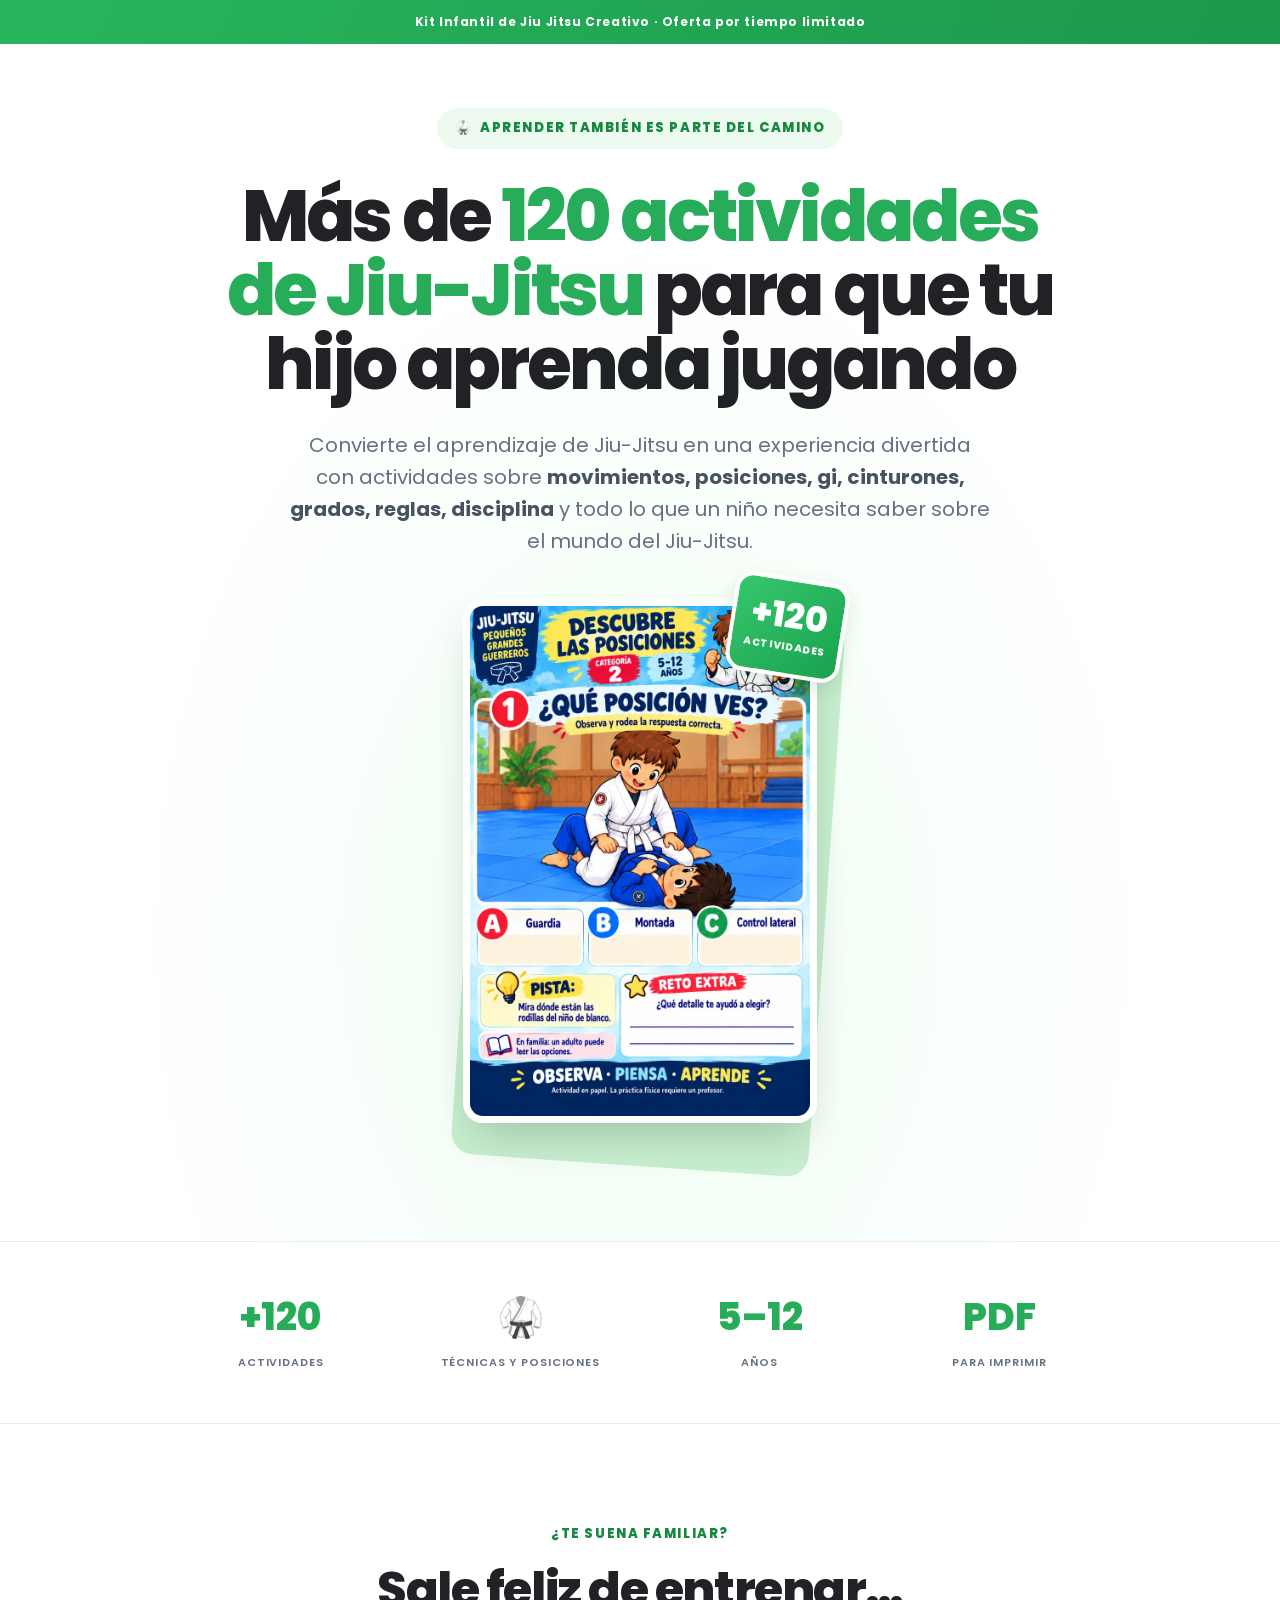
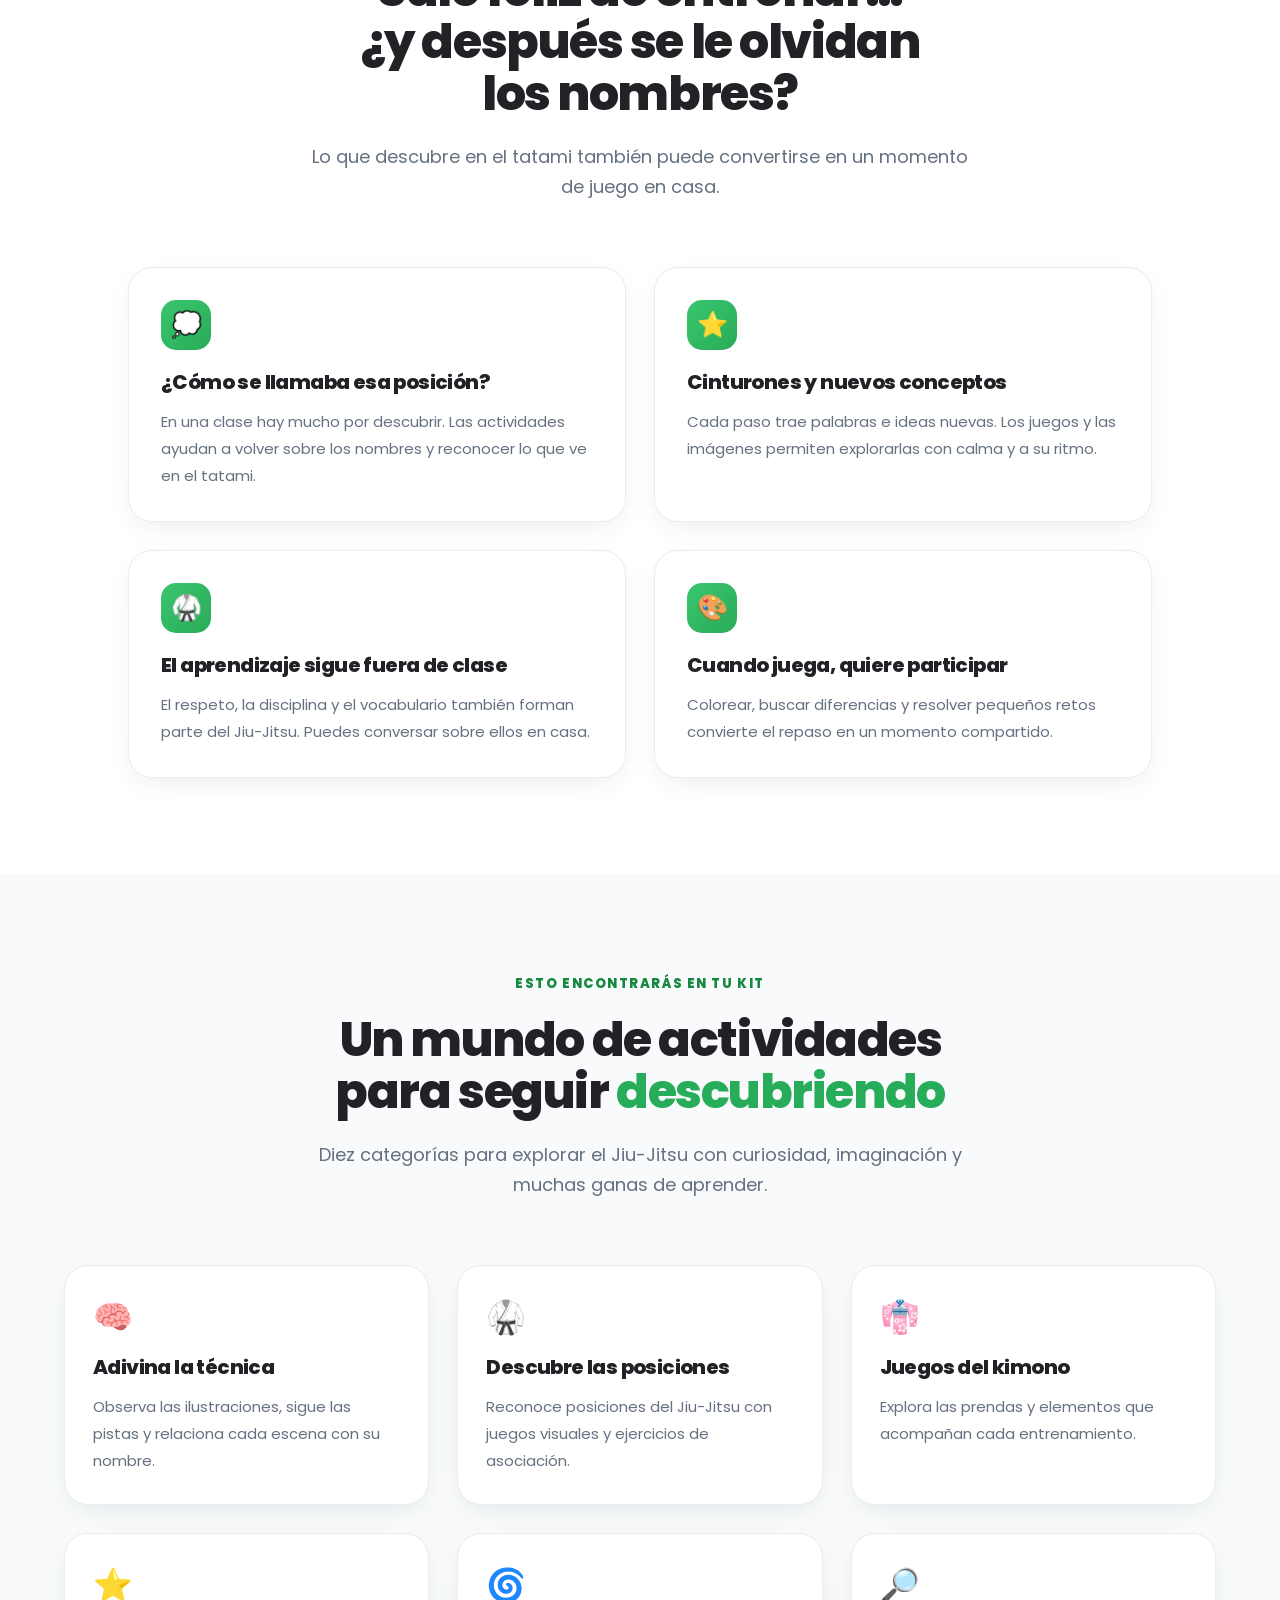
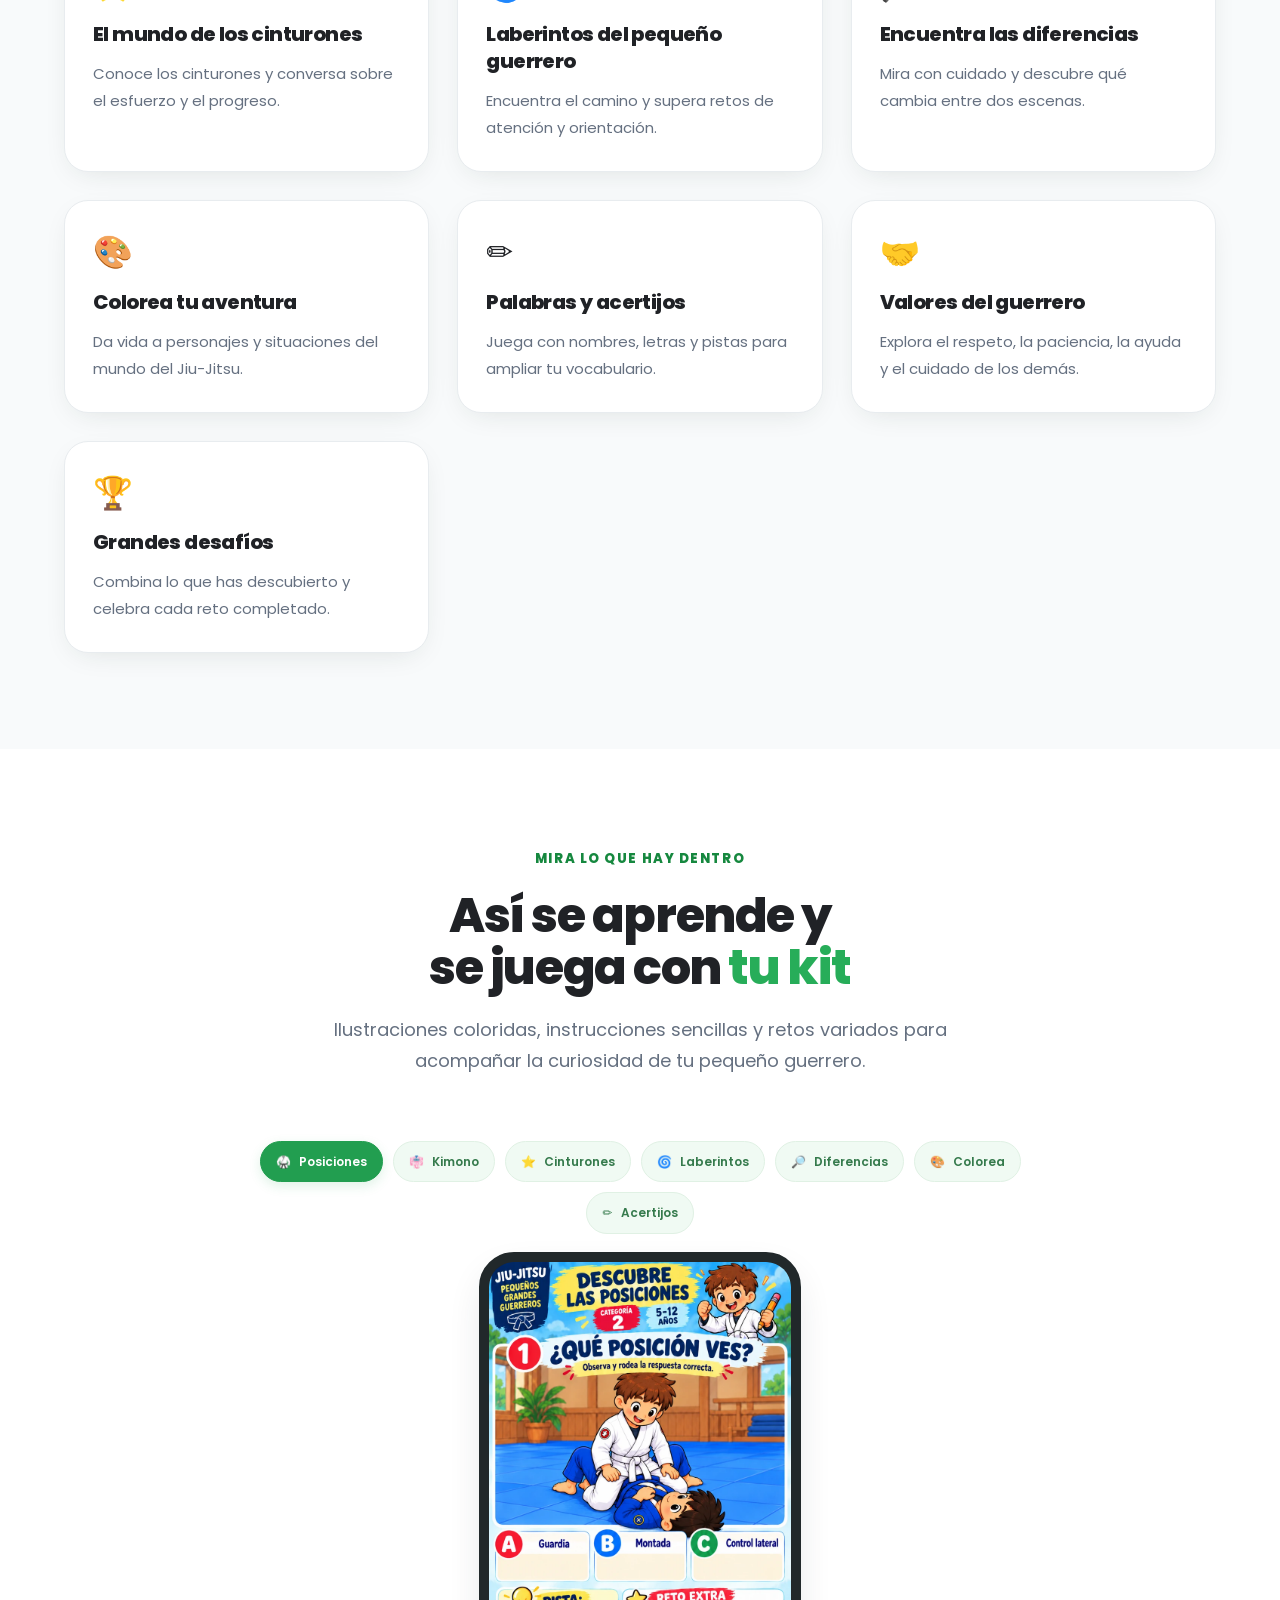
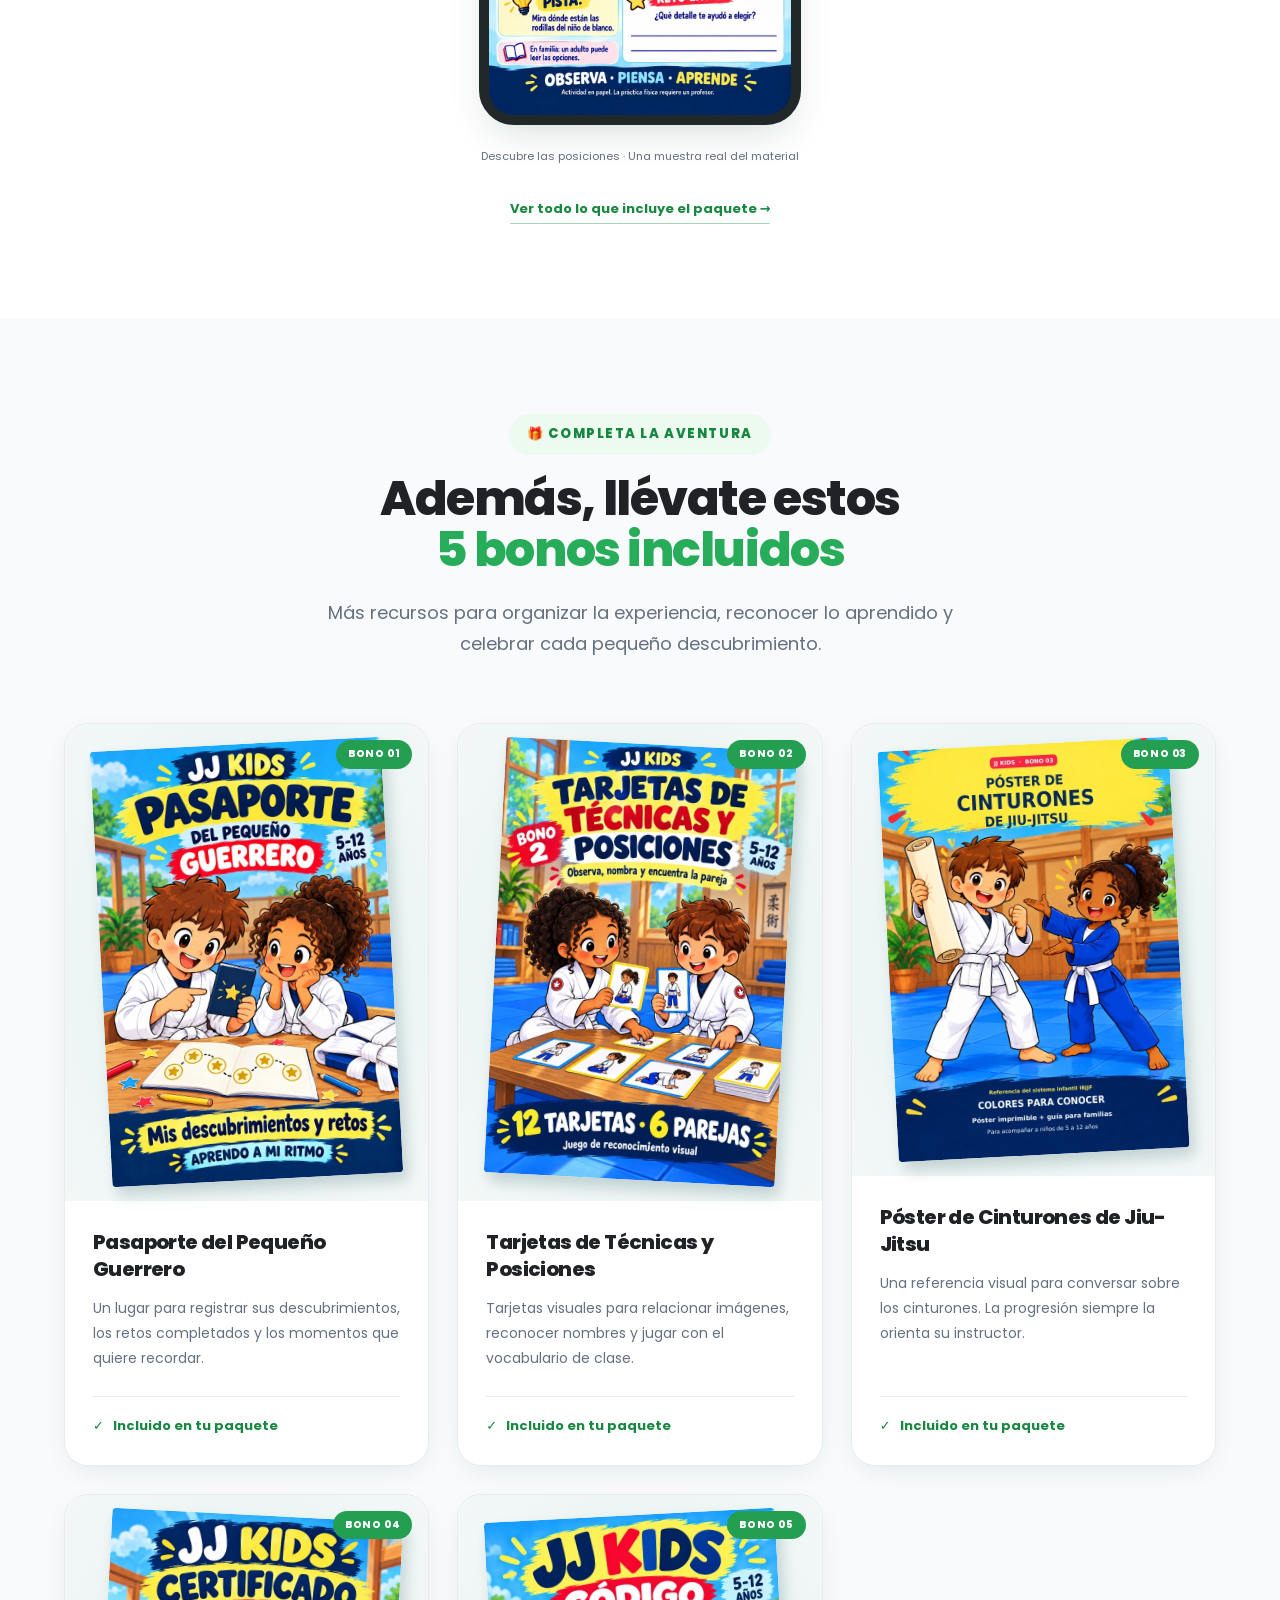
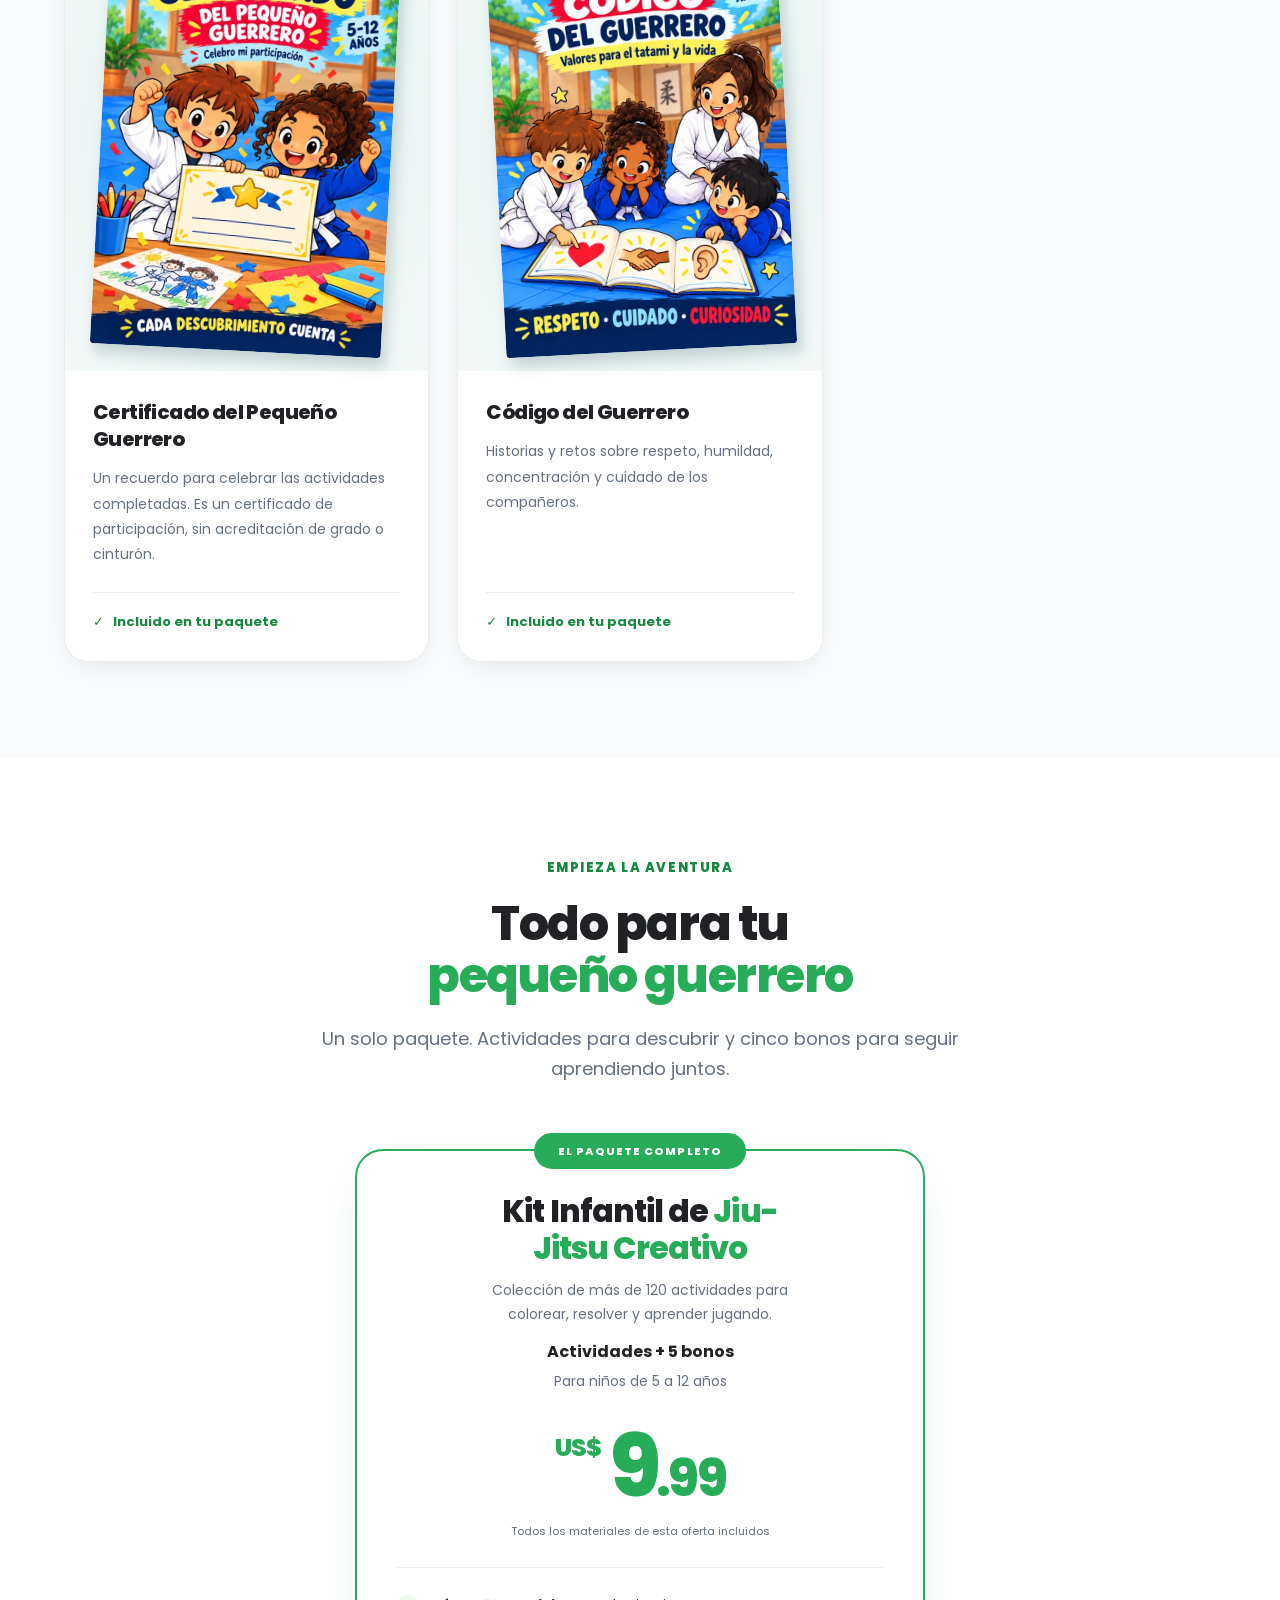
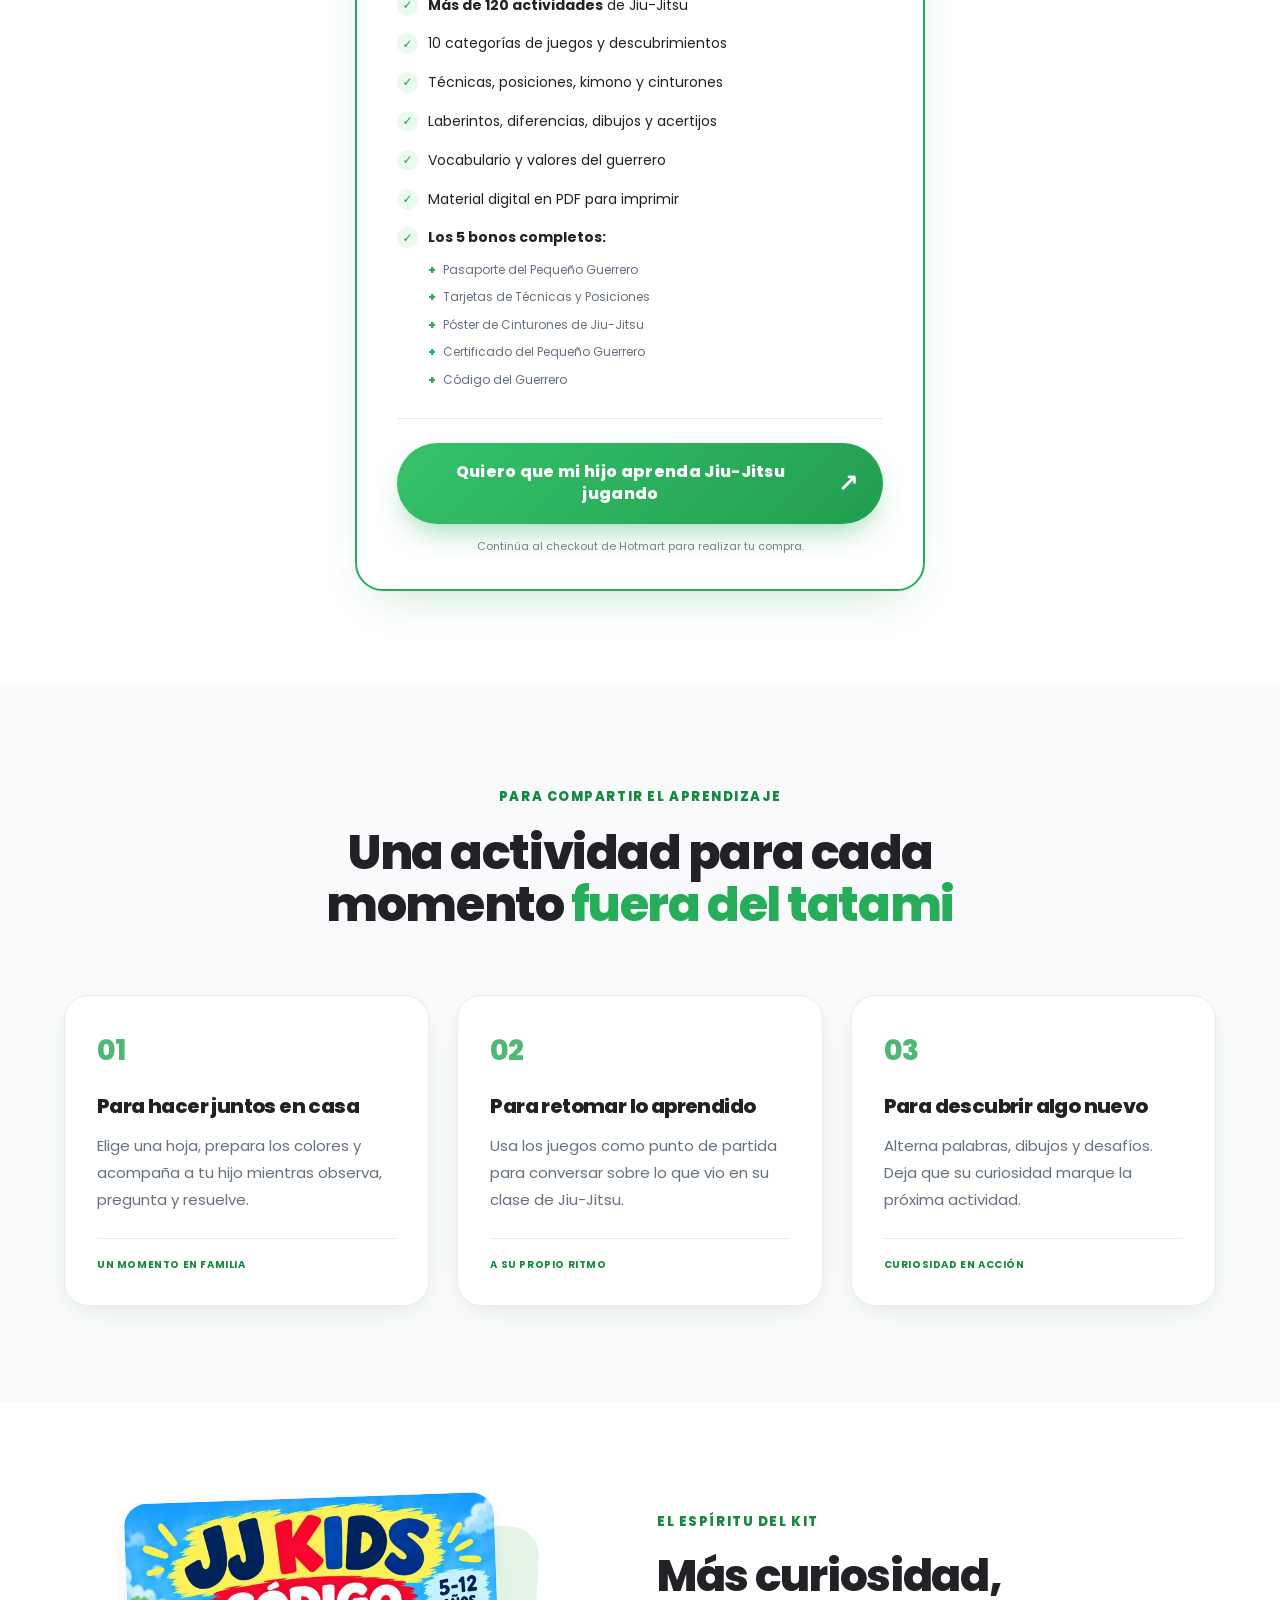
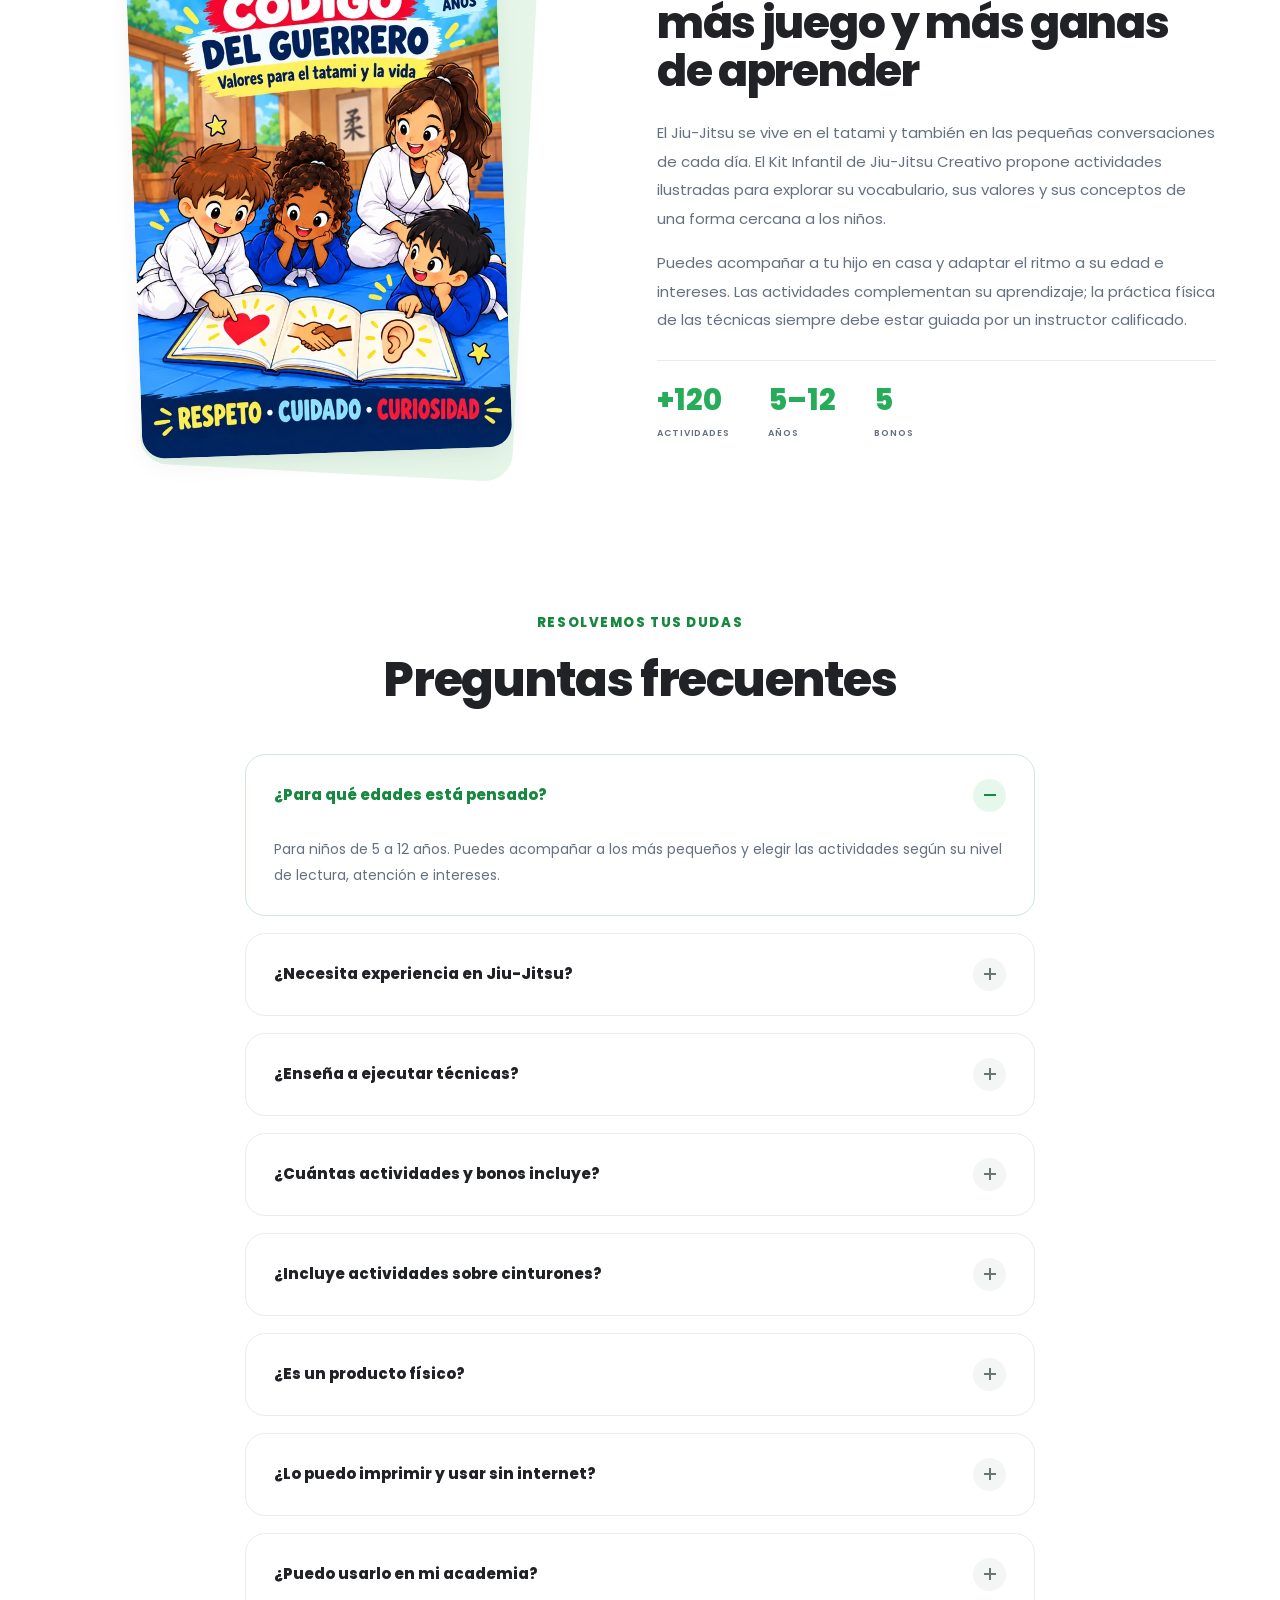
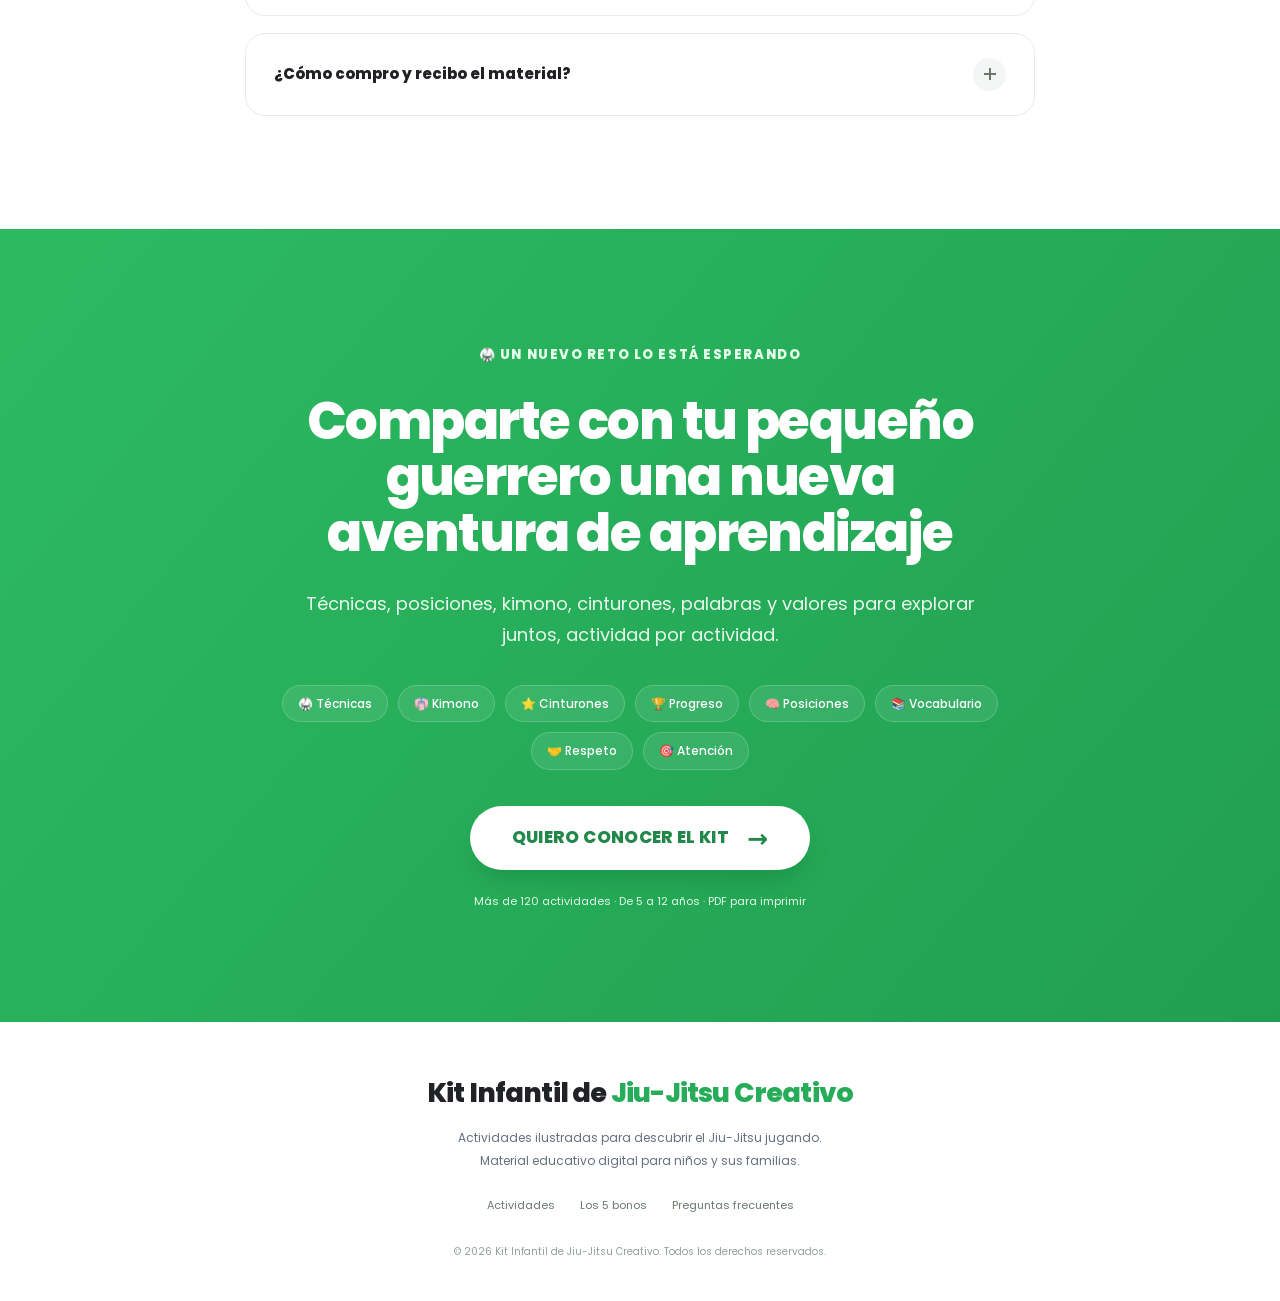
==== commit a3a7dc73: "Add files via upload" ====
--- a/inicio/index.html
+++ b/inicio/index.html
@@ -2,10 +2,10 @@
 <html lang="es-419"><head>
 <meta charset="utf-8"><meta name="viewport" content="width=device-width,initial-scale=1">
 <title>Kit Infantil de Jiu-Jitsu Creativo | Más de 120 actividades</title>
-<meta name="description" content="Kit Infantil de Jiu-Jitsu Creativo. Colección de más de 120 actividades para colorear, resolver y aprender jugando. De 5 a 12 años, con cinco bonos por US$14.99.">
+<meta name="description" content="Kit Infantil de Jiu-Jitsu Creativo. Colección de más de 120 actividades para colorear, resolver y aprender jugando. De 5 a 12 años, con cinco bonos por US$9.99.">
 <meta name="theme-color" content="#29ae5b"><meta name="robots" content="noindex,nofollow">
 <link rel="icon" href="assets/favicon.svg" type="image/svg+xml"><link rel="stylesheet" href="assets/fonts.css"><link rel="stylesheet" href="styles.css">
-<meta property="og:title" content="Kit Infantil de Jiu-Jitsu Creativo"><meta property="og:description" content="Colección de más de 120 actividades para colorear, resolver y aprender jugando. De 5 a 12 años · 5 bonos incluidos · US$14.99"><meta property="og:type" content="website">
+<meta property="og:title" content="Kit Infantil de Jiu-Jitsu Creativo"><meta property="og:description" content="Colección de más de 120 actividades para colorear, resolver y aprender jugando. De 5 a 12 años · 5 bonos incluidos · US$9.99"><meta property="og:type" content="website">
 <!-- Meta Pixel: direct installation requested alongside the linked UTMify pixel. -->
 <script>
 !function(f,b,e,v,n,t,s)
@@ -41,10 +41,10 @@
 <section class="section soft" id="actividades"><div class="wrap"><div class="section-head"><span class="eyebrow">ESTO ENCONTRARÁS EN TU KIT</span><h2>Un mundo de actividades para seguir <span class="green">descubriendo</span></h2><p>Diez categorías para explorar el Jiu-Jitsu con curiosidad, imaginación y muchas ganas de aprender.</p></div><div class="grid topics-grid"><article class="card topic"><div class="topic-icon" aria-hidden="true">🧠</div><h3>Adivina la técnica</h3><p>Observa las ilustraciones, sigue las pistas y relaciona cada escena con su nombre.</p></article><article class="card topic"><div class="topic-icon" aria-hidden="true">🥋</div><h3>Descubre las posiciones</h3><p>Reconoce posiciones del Jiu-Jitsu con juegos visuales y ejercicios de asociación.</p></article><article class="card topic"><div class="topic-icon" aria-hidden="true">👘</div><h3>Juegos del kimono</h3><p>Explora las prendas y elementos que acompañan cada entrenamiento.</p></article><article class="card topic"><div class="topic-icon" aria-hidden="true">⭐</div><h3>El mundo de los cinturones</h3><p>Conoce los cinturones y conversa sobre el esfuerzo y el progreso.</p></article><article class="card topic"><div class="topic-icon" aria-hidden="true">🌀</div><h3>Laberintos del pequeño guerrero</h3><p>Encuentra el camino y supera retos de atención y orientación.</p></article><article class="card topic"><div class="topic-icon" aria-hidden="true">🔎</div><h3>Encuentra las diferencias</h3><p>Mira con cuidado y descubre qué cambia entre dos escenas.</p></article><article class="card topic"><div class="topic-icon" aria-hidden="true">🎨</div><h3>Colorea tu aventura</h3><p>Da vida a personajes y situaciones del mundo del Jiu-Jitsu.</p></article><article class="card topic"><div class="topic-icon" aria-hidden="true">✏️</div><h3>Palabras y acertijos</h3><p>Juega con nombres, letras y pistas para ampliar tu vocabulario.</p></article><article class="card topic"><div class="topic-icon" aria-hidden="true">🤝</div><h3>Valores del guerrero</h3><p>Explora el respeto, la paciencia, la ayuda y el cuidado de los demás.</p></article><article class="card topic"><div class="topic-icon" aria-hidden="true">🏆</div><h3>Grandes desafíos</h3><p>Combina lo que has descubierto y celebra cada reto completado.</p></article></div></div></section>
 <section class="section samples" id="muestras"><div class="wrap"><div class="section-head"><span class="eyebrow">MIRA LO QUE HAY DENTRO</span><h2 id="sample-heading">Así se aprende y se juega con <span class="green">tu kit</span></h2><p>Ilustraciones coloridas, instrucciones sencillas y retos variados para acompañar la curiosidad de tu pequeño guerrero.</p></div><div class="sample-gallery" id="sample-gallery" role="region" aria-roledescription="carrusel" aria-labelledby="sample-heading"><div class="sample-tabs" role="group" aria-label="Elige una muestra"><button type="button" class="sample-tab active" data-sample="02" aria-pressed="true" aria-controls="sample-image"><span aria-hidden="true">🥋</span> Posiciones</button><button type="button" class="sample-tab " data-sample="03" aria-pressed="false" aria-controls="sample-image"><span aria-hidden="true">👘</span> Kimono</button><button type="button" class="sample-tab " data-sample="04" aria-pressed="false" aria-controls="sample-image"><span aria-hidden="true">⭐</span> Cinturones</button><button type="button" class="sample-tab " data-sample="05" aria-pressed="false" aria-controls="sample-image"><span aria-hidden="true">🌀</span> Laberintos</button><button type="button" class="sample-tab " data-sample="06" aria-pressed="false" aria-controls="sample-image"><span aria-hidden="true">🔎</span> Diferencias</button><button type="button" class="sample-tab " data-sample="07" aria-pressed="false" aria-controls="sample-image"><span aria-hidden="true">🎨</span> Colorea</button><button type="button" class="sample-tab " data-sample="08" aria-pressed="false" aria-controls="sample-image"><span aria-hidden="true">✏️</span> Acertijos</button></div><figure class="sample-figure"><div class="sample-frame"><img id="sample-image" src="assets/actividad-02.webp" alt="Descubre las posiciones: muestra real de una actividad" width="800" height="1200" loading="lazy"></div><figcaption id="sample-caption" aria-live="off" aria-atomic="true">Descubre las posiciones · Una muestra real del material</figcaption></figure></div><a class="text-link" href="#planes">Ver todo lo que incluye el paquete <span aria-hidden="true">→</span></a></div></section>
 <section class="section soft" id="bonos"><div class="wrap"><div class="section-head"><span class="eyebrow pill">🎁 COMPLETA LA AVENTURA</span><h2>Además, llévate estos <span class="green">5 bonos incluidos</span></h2><p>Más recursos para organizar la experiencia, reconocer lo aprendido y celebrar cada pequeño descubrimiento.</p></div><div class="grid bonus-grid"><article class="bonus-card"><div class="bonus-art"><span class="bonus-pill">BONO 01</span><img src="assets/bono-01.webp" alt="Portada de Pasaporte del Pequeño Guerrero" width="640" height="960" loading="lazy"></div><div class="bonus-copy"><h3>Pasaporte del Pequeño Guerrero</h3><p>Un lugar para registrar sus descubrimientos, los retos completados y los momentos que quiere recordar.</p><div class="included"><span aria-hidden="true">✓</span> Incluido en tu paquete</div></div></article><article class="bonus-card"><div class="bonus-art"><span class="bonus-pill">BONO 02</span><img src="assets/bono-02.webp" alt="Portada de Tarjetas de Técnicas y Posiciones" width="640" height="960" loading="lazy"></div><div class="bonus-copy"><h3>Tarjetas de Técnicas y Posiciones</h3><p>Tarjetas visuales para relacionar imágenes, reconocer nombres y jugar con el vocabulario de clase.</p><div class="included"><span aria-hidden="true">✓</span> Incluido en tu paquete</div></div></article><article class="bonus-card"><div class="bonus-art"><span class="bonus-pill">BONO 03</span><img src="assets/bono-03.webp" alt="Portada de Póster de Cinturones de Jiu-Jitsu" width="640" height="960" loading="lazy"></div><div class="bonus-copy"><h3>Póster de Cinturones de Jiu-Jitsu</h3><p>Una referencia visual para conversar sobre los cinturones. La progresión siempre la orienta su instructor.</p><div class="included"><span aria-hidden="true">✓</span> Incluido en tu paquete</div></div></article><article class="bonus-card"><div class="bonus-art"><span class="bonus-pill">BONO 04</span><img src="assets/bono-04.webp" alt="Portada de Certificado del Pequeño Guerrero" width="640" height="960" loading="lazy"></div><div class="bonus-copy"><h3>Certificado del Pequeño Guerrero</h3><p>Un recuerdo para celebrar las actividades completadas. Es un certificado de participación, sin acreditación de grado o cinturón.</p><div class="included"><span aria-hidden="true">✓</span> Incluido en tu paquete</div></div></article><article class="bonus-card"><div class="bonus-art"><span class="bonus-pill">BONO 05</span><img src="assets/bono-05.webp" alt="Portada de Código del Guerrero" width="640" height="960" loading="lazy"></div><div class="bonus-copy"><h3>Código del Guerrero</h3><p>Historias y retos sobre respeto, humildad, concentración y cuidado de los compañeros.</p><div class="included"><span aria-hidden="true">✓</span> Incluido en tu paquete</div></div></article></div></div></section>
-<section class="section offer-section" id="planes"><div class="wrap"><div class="section-head"><span class="eyebrow">EMPIEZA LA AVENTURA</span><h2>Todo para tu<br><span class="green">pequeño guerrero</span></h2><p>Un solo paquete. Actividades para descubrir y cinco bonos para seguir aprendiendo juntos.</p></div><article class="price-card"><div class="price-banner">EL PAQUETE COMPLETO</div><div class="price-heading"><h3 class="product-title">Kit Infantil de <span>Jiu-Jitsu Creativo</span></h3><p class="offer-summary">Colección de más de 120 actividades para colorear, resolver y aprender jugando.</p><p class="offer-includes">Actividades + 5 bonos</p><p>Para niños de 5 a 12 años</p></div><p class="price"><span class="currency">US$</span>14<span class="cents">.99</span></p><p class="price-detail">Todos los materiales de esta oferta incluidos</p><div class="price-rule"></div><ul class="check-list"><li><strong>Más de 120 actividades</strong> de Jiu-Jitsu</li><li>10 categorías de juegos y descubrimientos</li><li>Técnicas, posiciones, kimono y cinturones</li><li>Laberintos, diferencias, dibujos y acertijos</li><li>Vocabulario y valores del guerrero</li><li>Material digital en PDF para imprimir</li><li><strong>Los 5 bonos completos:</strong><ul><li>Pasaporte del Pequeño Guerrero</li><li>Tarjetas de Técnicas y Posiciones</li><li>Póster de Cinturones de Jiu-Jitsu</li><li>Certificado del Pequeño Guerrero</li><li>Código del Guerrero</li></ul></li></ul><div class="checkout"><a class="cta checkout-link" href="https://pay.hotmart.com/R108017189H?checkoutMode=10">Quiero que mi hijo aprenda Jiu-Jitsu jugando <span aria-hidden="true">↗</span></a><p>Continúa al checkout de Hotmart para realizar tu compra.</p></div></article></div></section>
+<section class="section offer-section" id="planes"><div class="wrap"><div class="section-head"><span class="eyebrow">EMPIEZA LA AVENTURA</span><h2>Todo para tu<br><span class="green">pequeño guerrero</span></h2><p>Un solo paquete. Actividades para descubrir y cinco bonos para seguir aprendiendo juntos.</p></div><article class="price-card"><div class="price-banner">EL PAQUETE COMPLETO</div><div class="price-heading"><h3 class="product-title">Kit Infantil de <span>Jiu-Jitsu Creativo</span></h3><p class="offer-summary">Colección de más de 120 actividades para colorear, resolver y aprender jugando.</p><p class="offer-includes">Actividades + 5 bonos</p><p>Para niños de 5 a 12 años</p></div><p class="price"><span class="currency">US$</span>9<span class="cents">.99</span></p><p class="price-detail">Todos los materiales de esta oferta incluidos</p><div class="price-rule"></div><ul class="check-list"><li><strong>Más de 120 actividades</strong> de Jiu-Jitsu</li><li>10 categorías de juegos y descubrimientos</li><li>Técnicas, posiciones, kimono y cinturones</li><li>Laberintos, diferencias, dibujos y acertijos</li><li>Vocabulario y valores del guerrero</li><li>Material digital en PDF para imprimir</li><li><strong>Los 5 bonos completos:</strong><ul><li>Pasaporte del Pequeño Guerrero</li><li>Tarjetas de Técnicas y Posiciones</li><li>Póster de Cinturones de Jiu-Jitsu</li><li>Certificado del Pequeño Guerrero</li><li>Código del Guerrero</li></ul></li></ul><div class="checkout"><a class="cta checkout-link" href="https://pay.hotmart.com/R108017189H?checkoutMode=10">Quiero que mi hijo aprenda Jiu-Jitsu jugando <span aria-hidden="true">↗</span></a><p>Continúa al checkout de Hotmart para realizar tu compra.</p></div></article></div></section>
 <section class="section soft" id="momentos"><div class="wrap"><div class="section-head"><span class="eyebrow">PARA COMPARTIR EL APRENDIZAJE</span><h2>Una actividad para cada momento <span class="green">fuera del tatami</span></h2></div><div class="grid moments-grid"><article class="card moment"><div class="moment-number">01</div><h3>Para hacer juntos en casa</h3><p>Elige una hoja, prepara los colores y acompaña a tu hijo mientras observa, pregunta y resuelve.</p><span class="moment-tag">UN MOMENTO EN FAMILIA</span></article><article class="card moment"><div class="moment-number">02</div><h3>Para retomar lo aprendido</h3><p>Usa los juegos como punto de partida para conversar sobre lo que vio en su clase de Jiu-Jitsu.</p><span class="moment-tag">A SU PROPIO RITMO</span></article><article class="card moment"><div class="moment-number">03</div><h3>Para descubrir algo nuevo</h3><p>Alterna palabras, dibujos y desafíos. Deja que su curiosidad marque la próxima actividad.</p><span class="moment-tag">CURIOSIDAD EN ACCIÓN</span></article></div></div></section>
 <section class="section" id="espiritu"><div class="wrap about-grid"><div class="about-art"><img src="assets/bono-05.webp" width="640" height="960" loading="lazy" alt="Ilustración del bono Código del Guerrero: niños y su instructora descubren valores en un libro"></div><div class="about-copy"><span class="eyebrow">EL ESPÍRITU DEL KIT</span><h2>Más curiosidad,<br>más juego y más ganas de aprender</h2><p>El Jiu-Jitsu se vive en el tatami y también en las pequeñas conversaciones de cada día. El Kit Infantil de Jiu-Jitsu Creativo propone actividades ilustradas para explorar su vocabulario, sus valores y sus conceptos de una forma cercana a los niños.</p><p>Puedes acompañar a tu hijo en casa y adaptar el ritmo a su edad e intereses. Las actividades complementan su aprendizaje; la práctica física de las técnicas siempre debe estar guiada por un instructor calificado.</p><div class="about-facts"><div><strong>+120</strong><span>ACTIVIDADES</span></div><div><strong>5–12</strong><span>AÑOS</span></div><div><strong>5</strong><span>BONOS</span></div></div></div></div></section>
-<section class="section faq-section" id="preguntas"><div class="wrap faq"><div class="section-head"><span class="eyebrow">RESOLVEMOS TUS DUDAS</span><h2>Preguntas frecuentes</h2></div><details name="jj-faq" open><summary>¿Para qué edades está pensado?<span class="faq-sign" aria-hidden="true"></span></summary><div class="faq-answer"><p>Para niños de 5 a 12 años. Puedes acompañar a los más pequeños y elegir las actividades según su nivel de lectura, atención e intereses.</p></div></details><details name="jj-faq" ><summary>¿Necesita experiencia en Jiu-Jitsu?<span class="faq-sign" aria-hidden="true"></span></summary><div class="faq-answer"><p>Las actividades permiten descubrir y repasar conceptos. Un adulto puede acompañarlo cuando aparezcan palabras nuevas y ayudarlo a relacionarlas con lo que ve en clase.</p></div></details><details name="jj-faq" ><summary>¿Enseña a ejecutar técnicas?<span class="faq-sign" aria-hidden="true"></span></summary><div class="faq-answer"><p>Son actividades educativas de reconocimiento, vocabulario y juego en papel. La ejecución de técnicas debe aprenderse y practicarse con un instructor calificado, en un entorno adecuado.</p></div></details><details name="jj-faq" ><summary>¿Cuántas actividades y bonos incluye?<span class="faq-sign" aria-hidden="true"></span></summary><div class="faq-answer"><p>El paquete reúne más de 120 actividades y los cinco bonos presentados en esta página. Todo forma parte de la misma oferta de US$14.99.</p></div></details><details name="jj-faq" ><summary>¿Incluye actividades sobre cinturones?<span class="faq-sign" aria-hidden="true"></span></summary><div class="faq-answer"><p>Sí. Incluye juegos sobre cinturones y progreso, además del póster de regalo. Consulta a su instructor para relacionar el material con el sistema y los criterios de su academia.</p></div></details><details name="jj-faq" ><summary>¿Es un producto físico?<span class="faq-sign" aria-hidden="true"></span></summary><div class="faq-answer"><p>Es material digital en PDF para descargar e imprimir. No se envía un libro impreso, materiales de dibujo ni otros objetos físicos.</p></div></details><details name="jj-faq" ><summary>¿Lo puedo imprimir y usar sin internet?<span class="faq-sign" aria-hidden="true"></span></summary><div class="faq-answer"><p>Sí. Necesitas conexión para descargar los archivos; después puedes abrirlos o imprimirlos sin conexión. Prepara hojas y colores para disfrutar las actividades.</p></div></details><details name="jj-faq" ><summary>¿Puedo usarlo en mi academia?<span class="faq-sign" aria-hidden="true"></span></summary><div class="faq-answer"><p>El material puede servir como recurso educativo complementario. Las condiciones de licencia para grupos y academias aún están pendientes de definir en esta vista previa.</p></div></details><details name="jj-faq" ><summary>¿Cómo compro y recibo el material?<span class="faq-sign" aria-hidden="true"></span></summary><div class="faq-answer"><p>Haz clic en el botón de compra para ir al checkout de Hotmart. Allí podrás revisar los detalles de pago y seguir las instrucciones para acceder al material digital.</p></div></details></div></section>
+<section class="section faq-section" id="preguntas"><div class="wrap faq"><div class="section-head"><span class="eyebrow">RESOLVEMOS TUS DUDAS</span><h2>Preguntas frecuentes</h2></div><details name="jj-faq" open><summary>¿Para qué edades está pensado?<span class="faq-sign" aria-hidden="true"></span></summary><div class="faq-answer"><p>Para niños de 5 a 12 años. Puedes acompañar a los más pequeños y elegir las actividades según su nivel de lectura, atención e intereses.</p></div></details><details name="jj-faq" ><summary>¿Necesita experiencia en Jiu-Jitsu?<span class="faq-sign" aria-hidden="true"></span></summary><div class="faq-answer"><p>Las actividades permiten descubrir y repasar conceptos. Un adulto puede acompañarlo cuando aparezcan palabras nuevas y ayudarlo a relacionarlas con lo que ve en clase.</p></div></details><details name="jj-faq" ><summary>¿Enseña a ejecutar técnicas?<span class="faq-sign" aria-hidden="true"></span></summary><div class="faq-answer"><p>Son actividades educativas de reconocimiento, vocabulario y juego en papel. La ejecución de técnicas debe aprenderse y practicarse con un instructor calificado, en un entorno adecuado.</p></div></details><details name="jj-faq" ><summary>¿Cuántas actividades y bonos incluye?<span class="faq-sign" aria-hidden="true"></span></summary><div class="faq-answer"><p>El paquete reúne más de 120 actividades y los cinco bonos presentados en esta página. Todo forma parte de la misma oferta de US$9.99.</p></div></details><details name="jj-faq" ><summary>¿Incluye actividades sobre cinturones?<span class="faq-sign" aria-hidden="true"></span></summary><div class="faq-answer"><p>Sí. Incluye juegos sobre cinturones y progreso, además del póster de regalo. Consulta a su instructor para relacionar el material con el sistema y los criterios de su academia.</p></div></details><details name="jj-faq" ><summary>¿Es un producto físico?<span class="faq-sign" aria-hidden="true"></span></summary><div class="faq-answer"><p>Es material digital en PDF para descargar e imprimir. No se envía un libro impreso, materiales de dibujo ni otros objetos físicos.</p></div></details><details name="jj-faq" ><summary>¿Lo puedo imprimir y usar sin internet?<span class="faq-sign" aria-hidden="true"></span></summary><div class="faq-answer"><p>Sí. Necesitas conexión para descargar los archivos; después puedes abrirlos o imprimirlos sin conexión. Prepara hojas y colores para disfrutar las actividades.</p></div></details><details name="jj-faq" ><summary>¿Puedo usarlo en mi academia?<span class="faq-sign" aria-hidden="true"></span></summary><div class="faq-answer"><p>El material puede servir como recurso educativo complementario. Las condiciones de licencia para grupos y academias aún están pendientes de definir en esta vista previa.</p></div></details><details name="jj-faq" ><summary>¿Cómo compro y recibo el material?<span class="faq-sign" aria-hidden="true"></span></summary><div class="faq-answer"><p>Haz clic en el botón de compra para ir al checkout de Hotmart. Allí podrás revisar los detalles de pago y seguir las instrucciones para acceder al material digital.</p></div></details></div></section>
 <section class="closing"><div class="wrap"><span class="eyebrow">🥋 UN NUEVO RETO LO ESTÁ ESPERANDO</span><h2>Comparte con tu pequeño guerrero una nueva aventura de aprendizaje</h2><p>Técnicas, posiciones, kimono, cinturones, palabras y valores para explorar juntos, actividad por actividad.</p><div class="closing-chips"><span>🥋 Técnicas</span><span>👘 Kimono</span><span>⭐ Cinturones</span><span>🏆 Progreso</span><span>🧠 Posiciones</span><span>📚 Vocabulario</span><span>🤝 Respeto</span><span>🎯 Atención</span></div><a class="cta light-cta" href="#planes">QUIERO CONOCER EL KIT <span aria-hidden="true">→</span></a><small>Más de 120 actividades · De 5 a 12 años · PDF para imprimir</small></div></section>
 </main><footer><a class="logo product-logo" href="#inicio" aria-label="Kit Infantil de Jiu-Jitsu Creativo, volver al inicio">Kit Infantil de <span>Jiu-Jitsu Creativo</span></a><p>Actividades ilustradas para descubrir el Jiu-Jitsu jugando.<br>Material educativo digital para niños y sus familias.</p><nav aria-label="Enlaces del pie"><a href="#actividades">Actividades</a><a href="#bonos">Los 5 bonos</a><a href="#preguntas">Preguntas frecuentes</a></nav><small>© 2026 Kit Infantil de Jiu-Jitsu Creativo. Todos los derechos reservados.</small></footer>
 
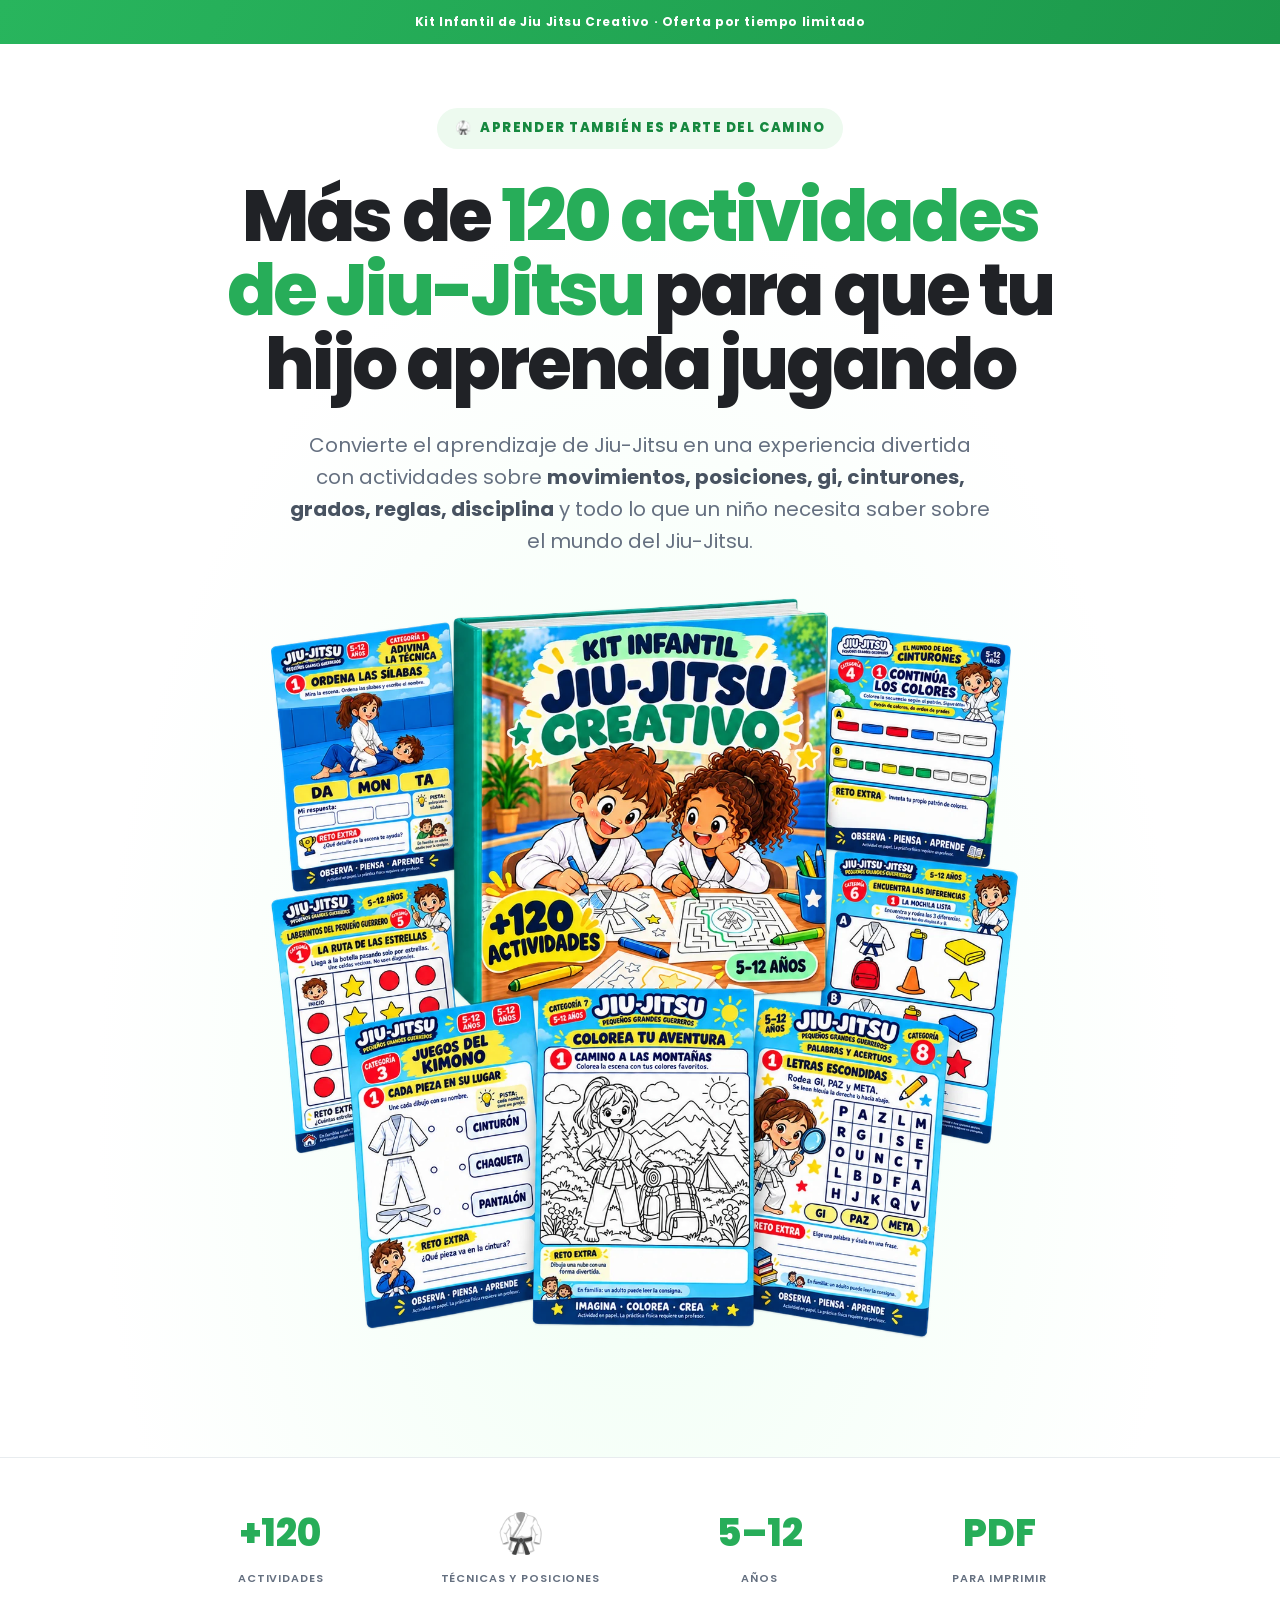
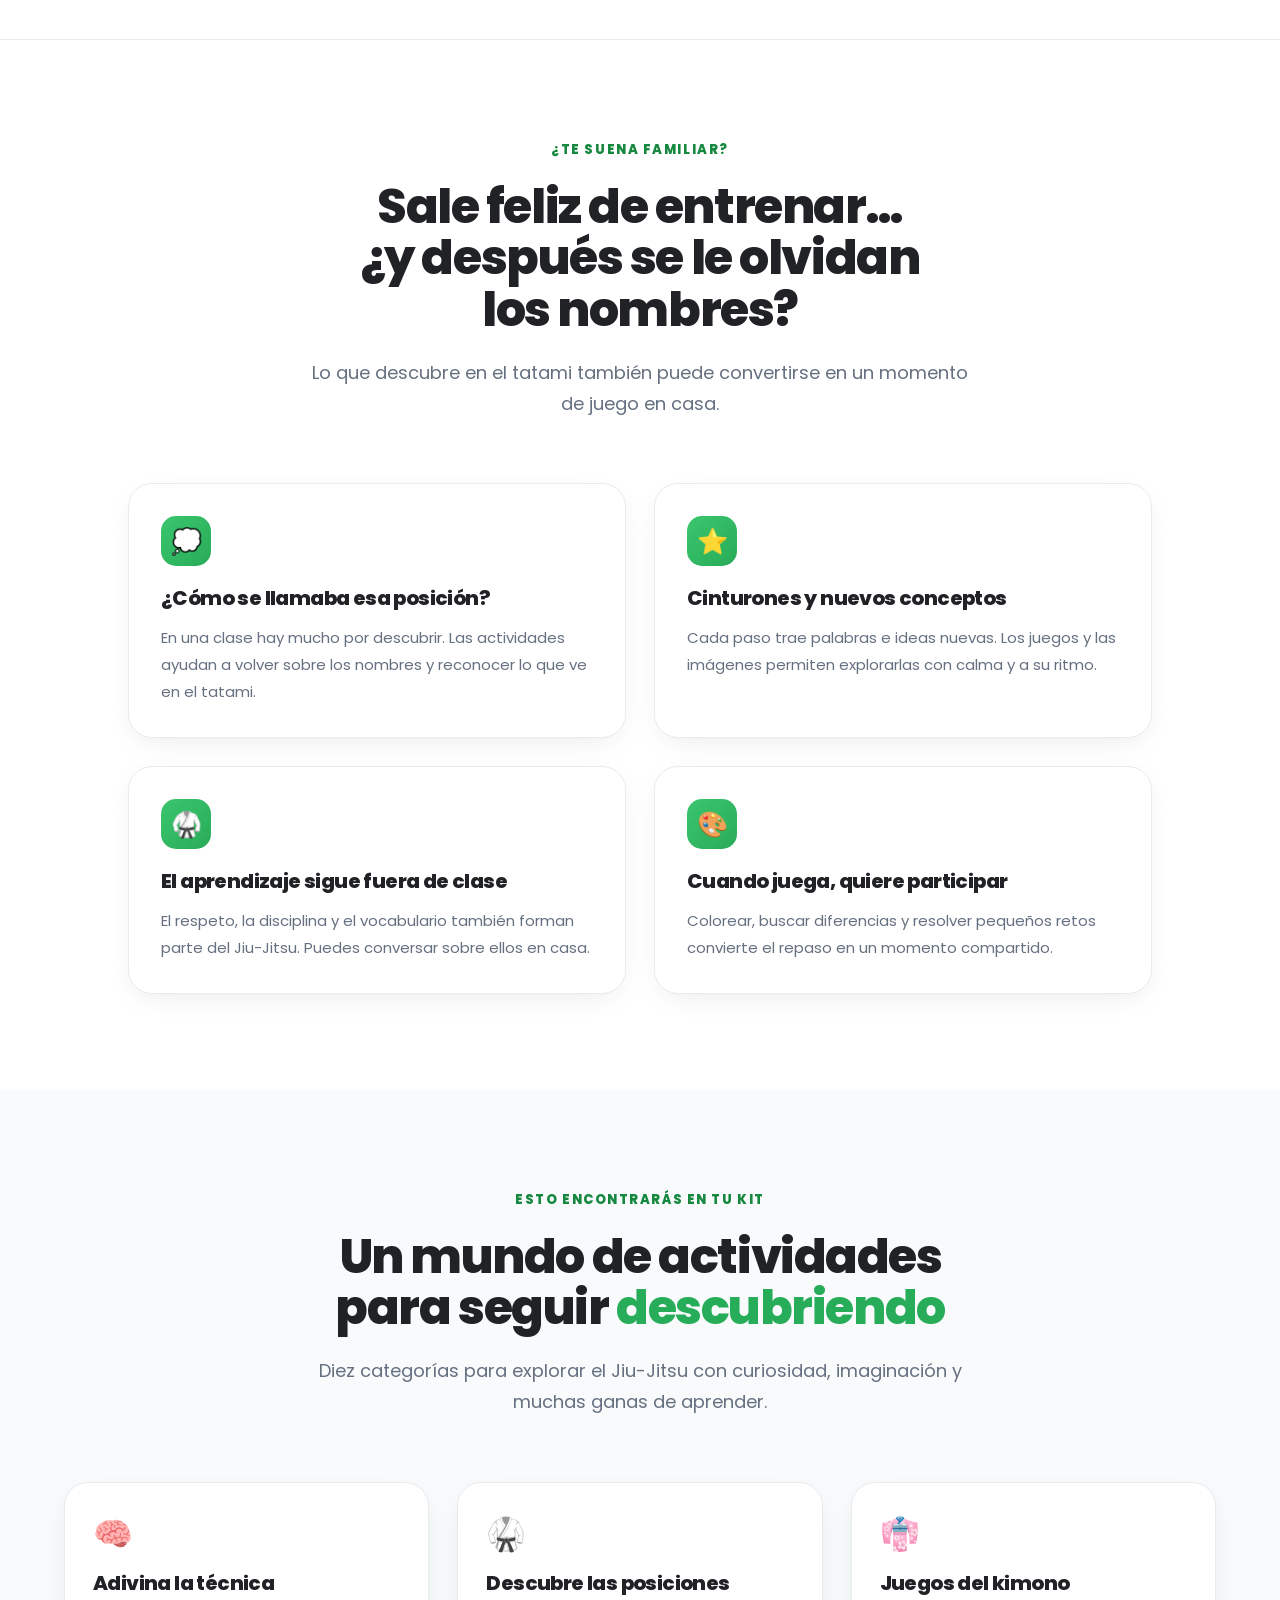
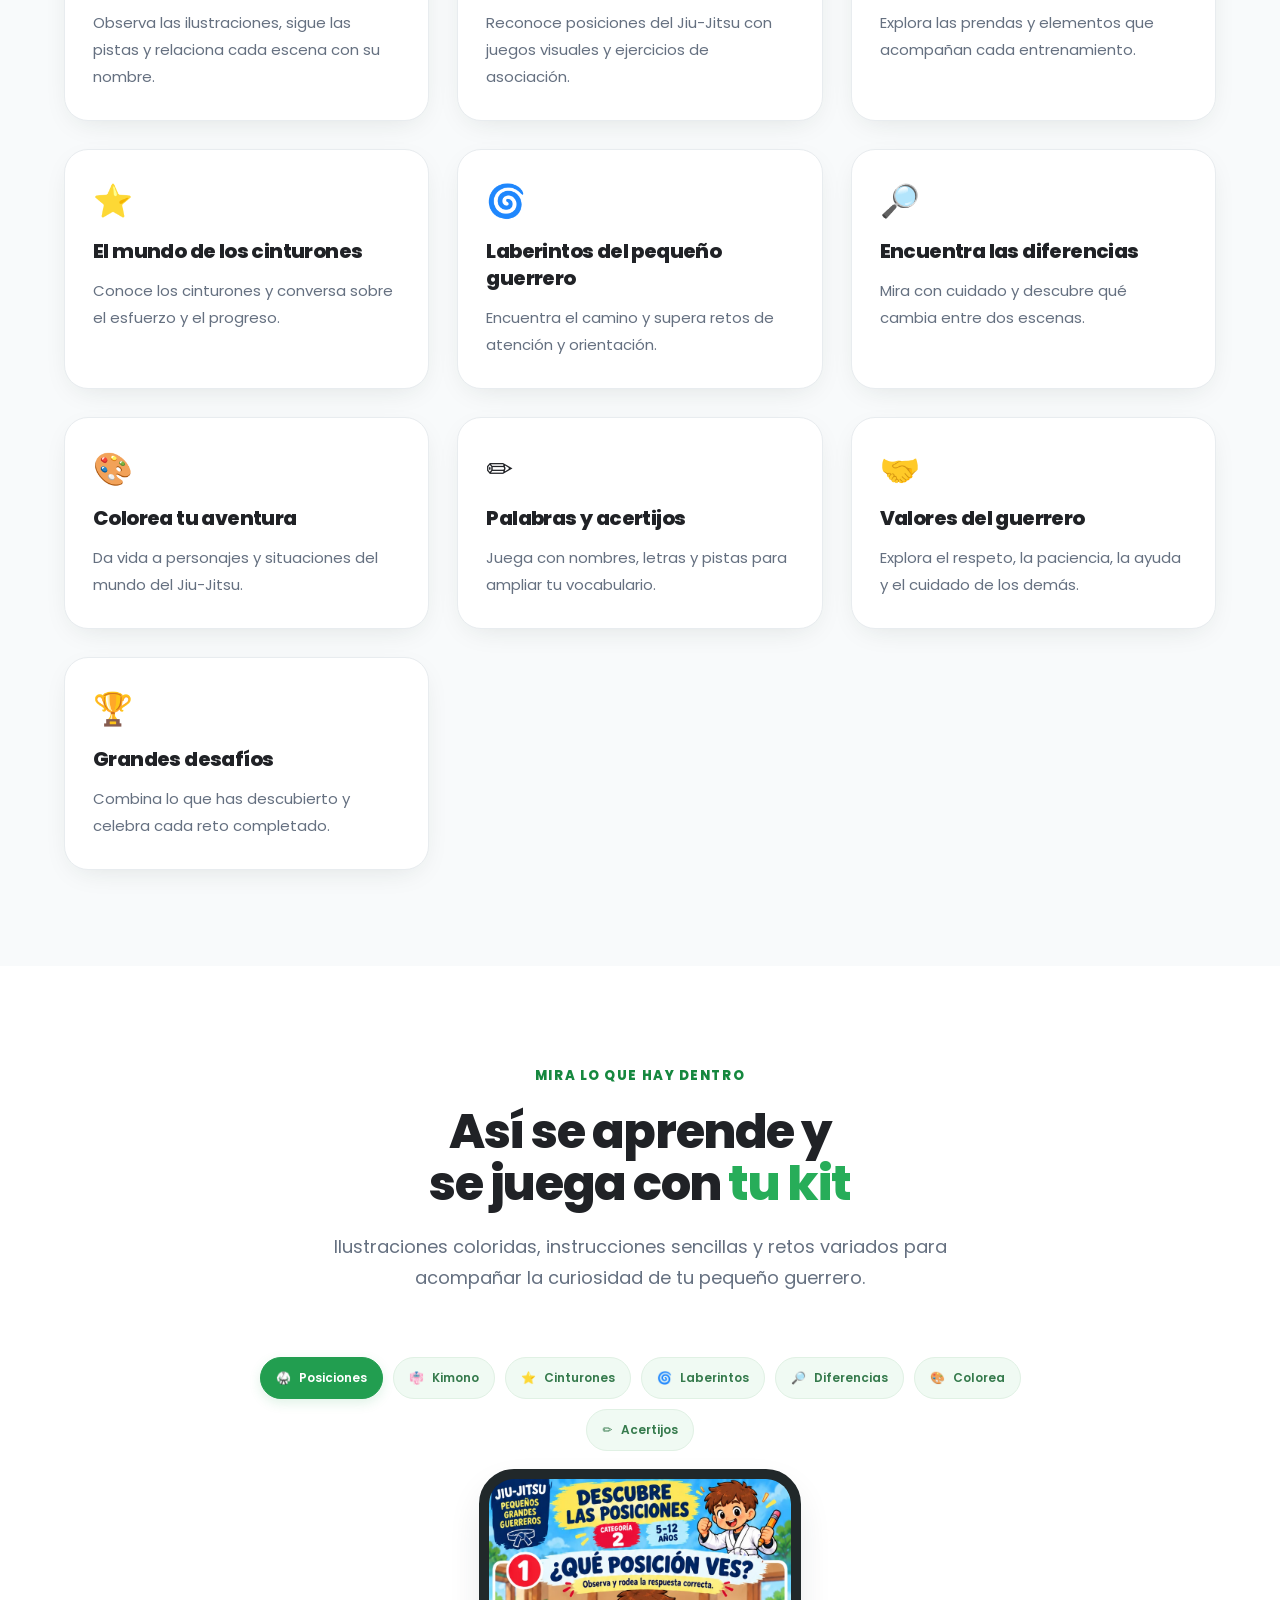
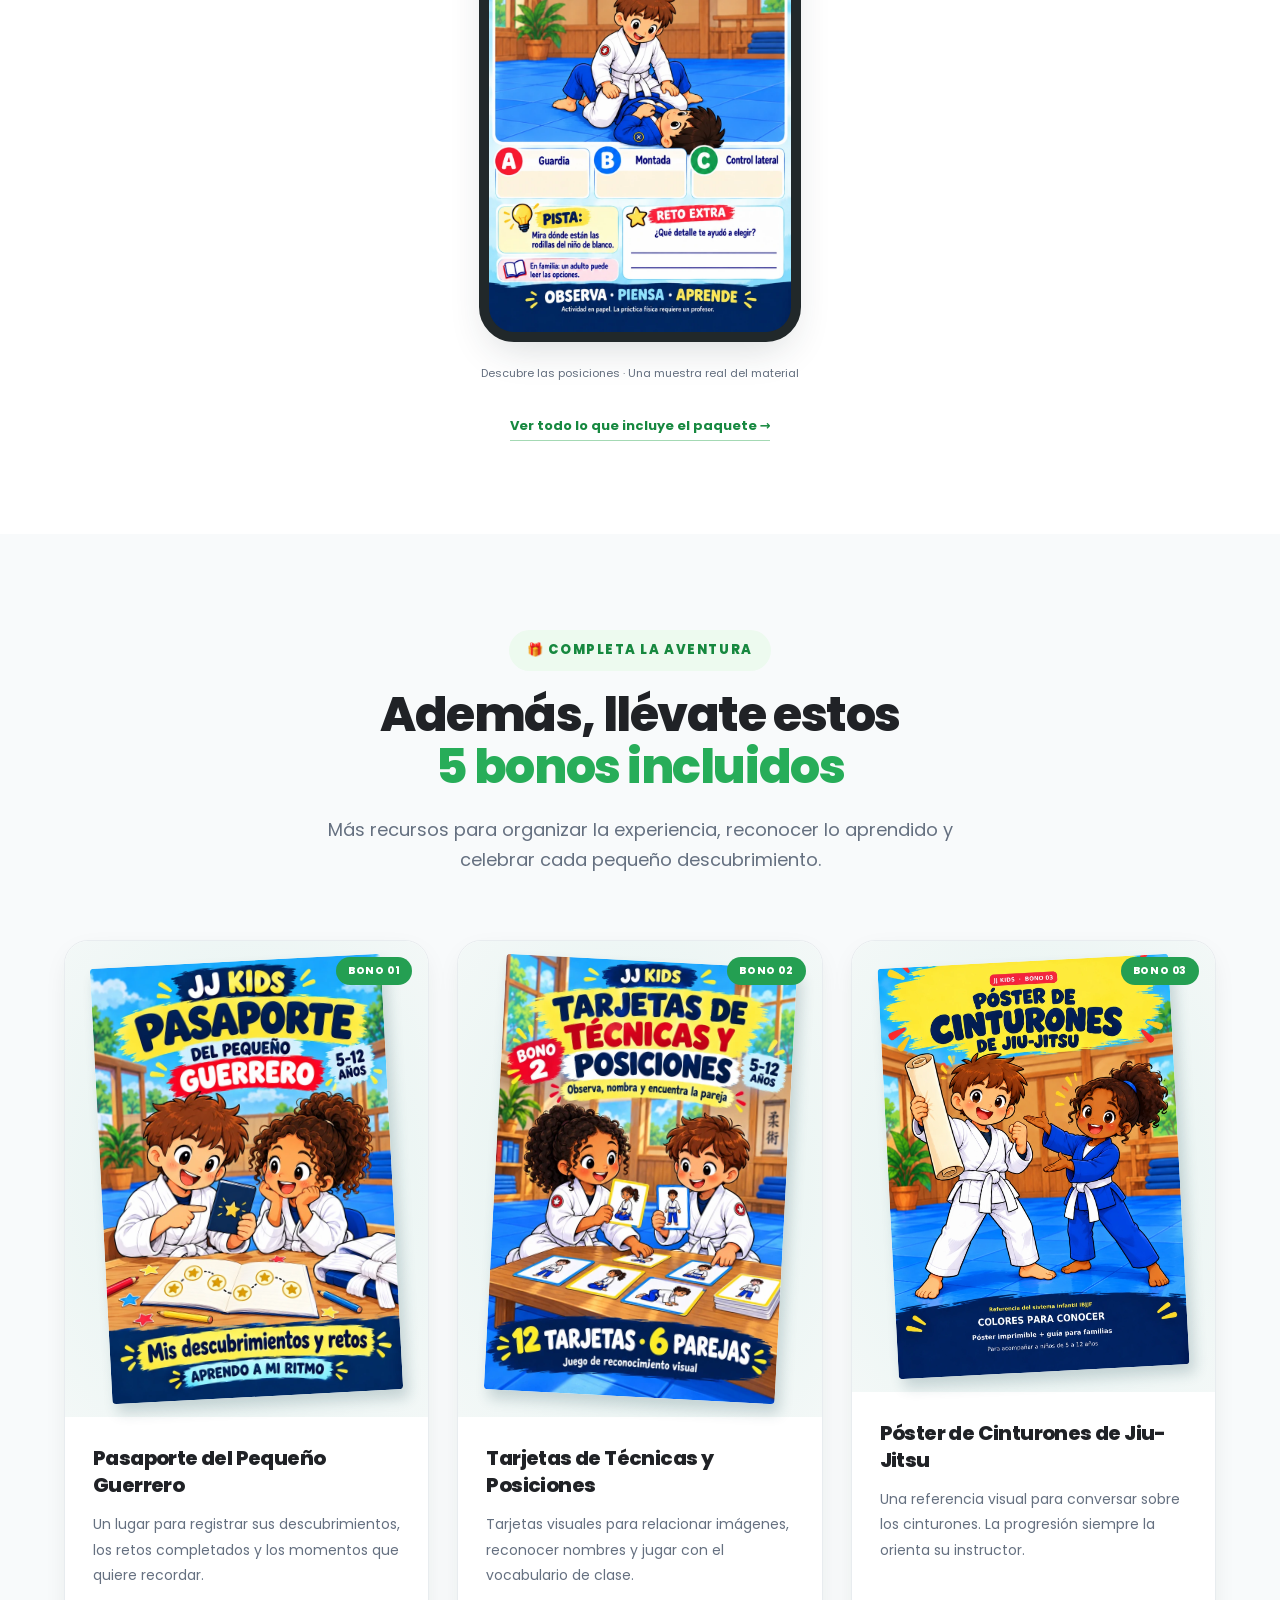
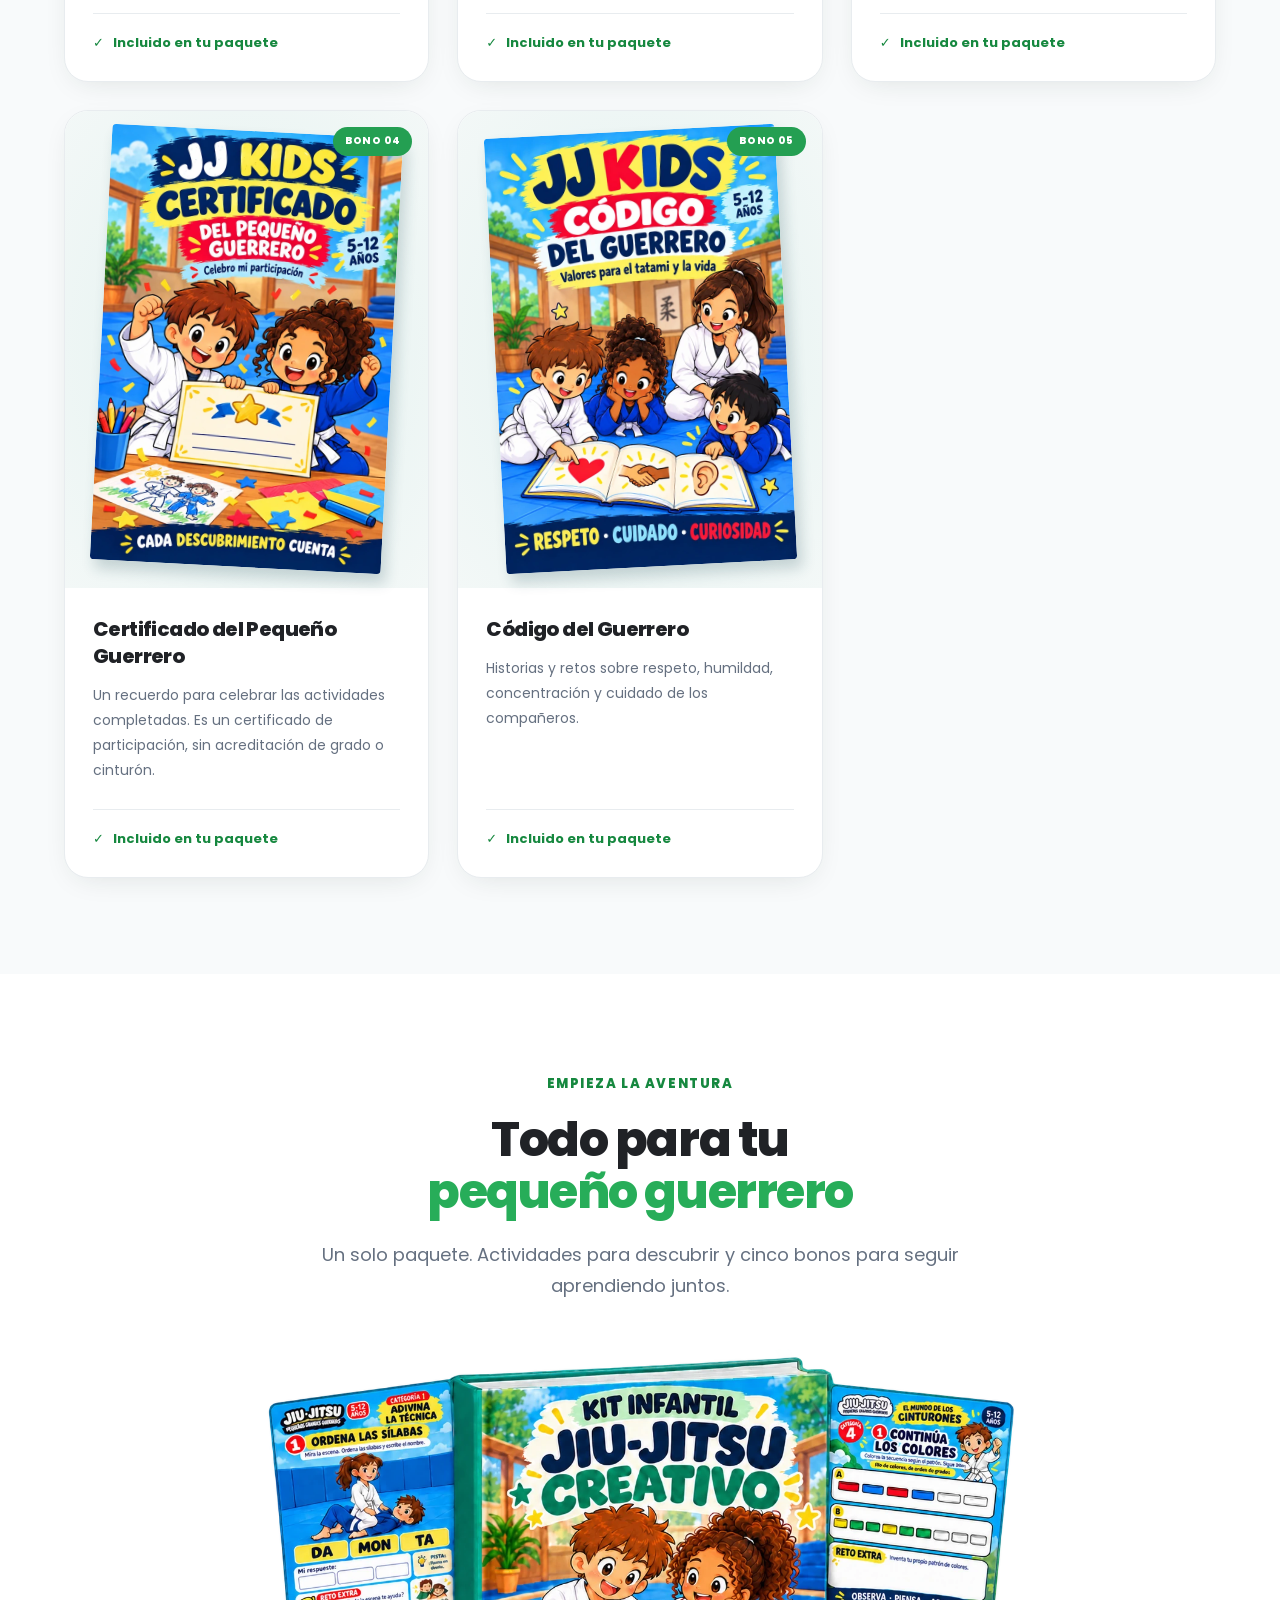
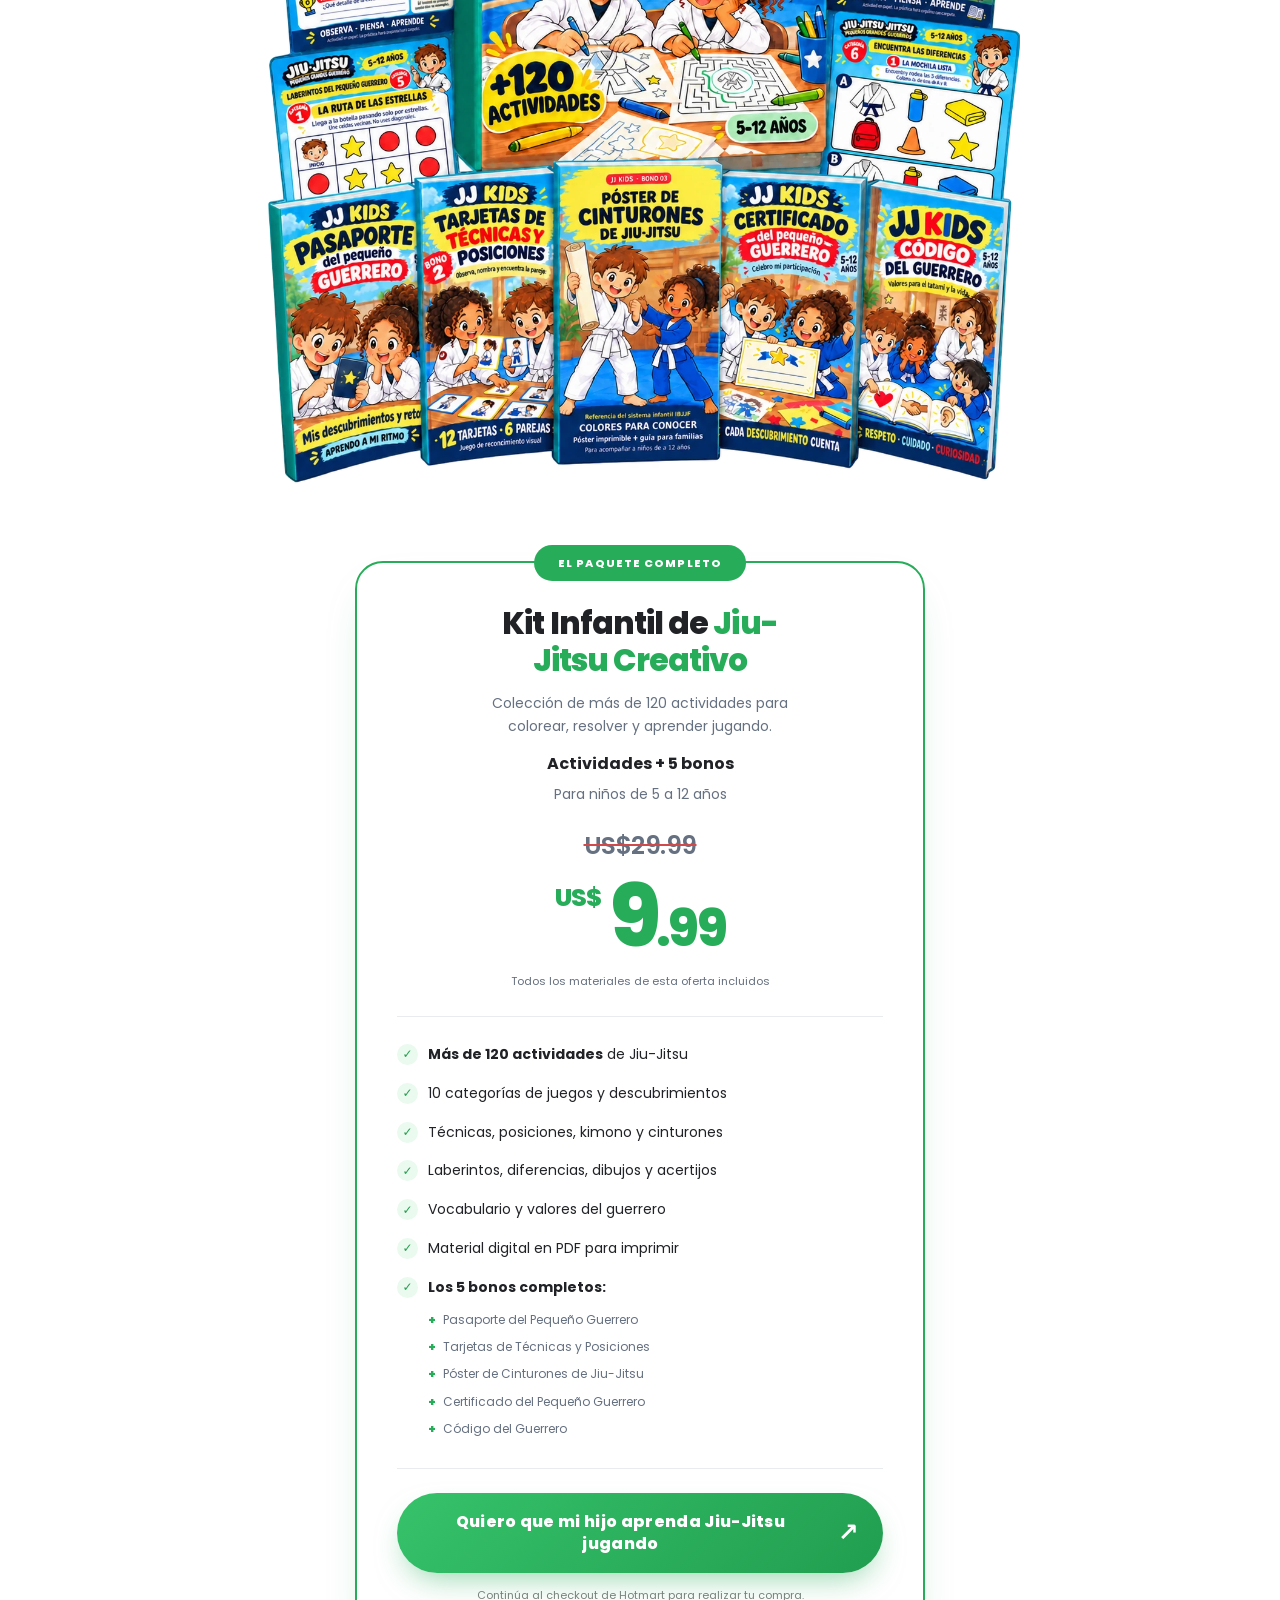
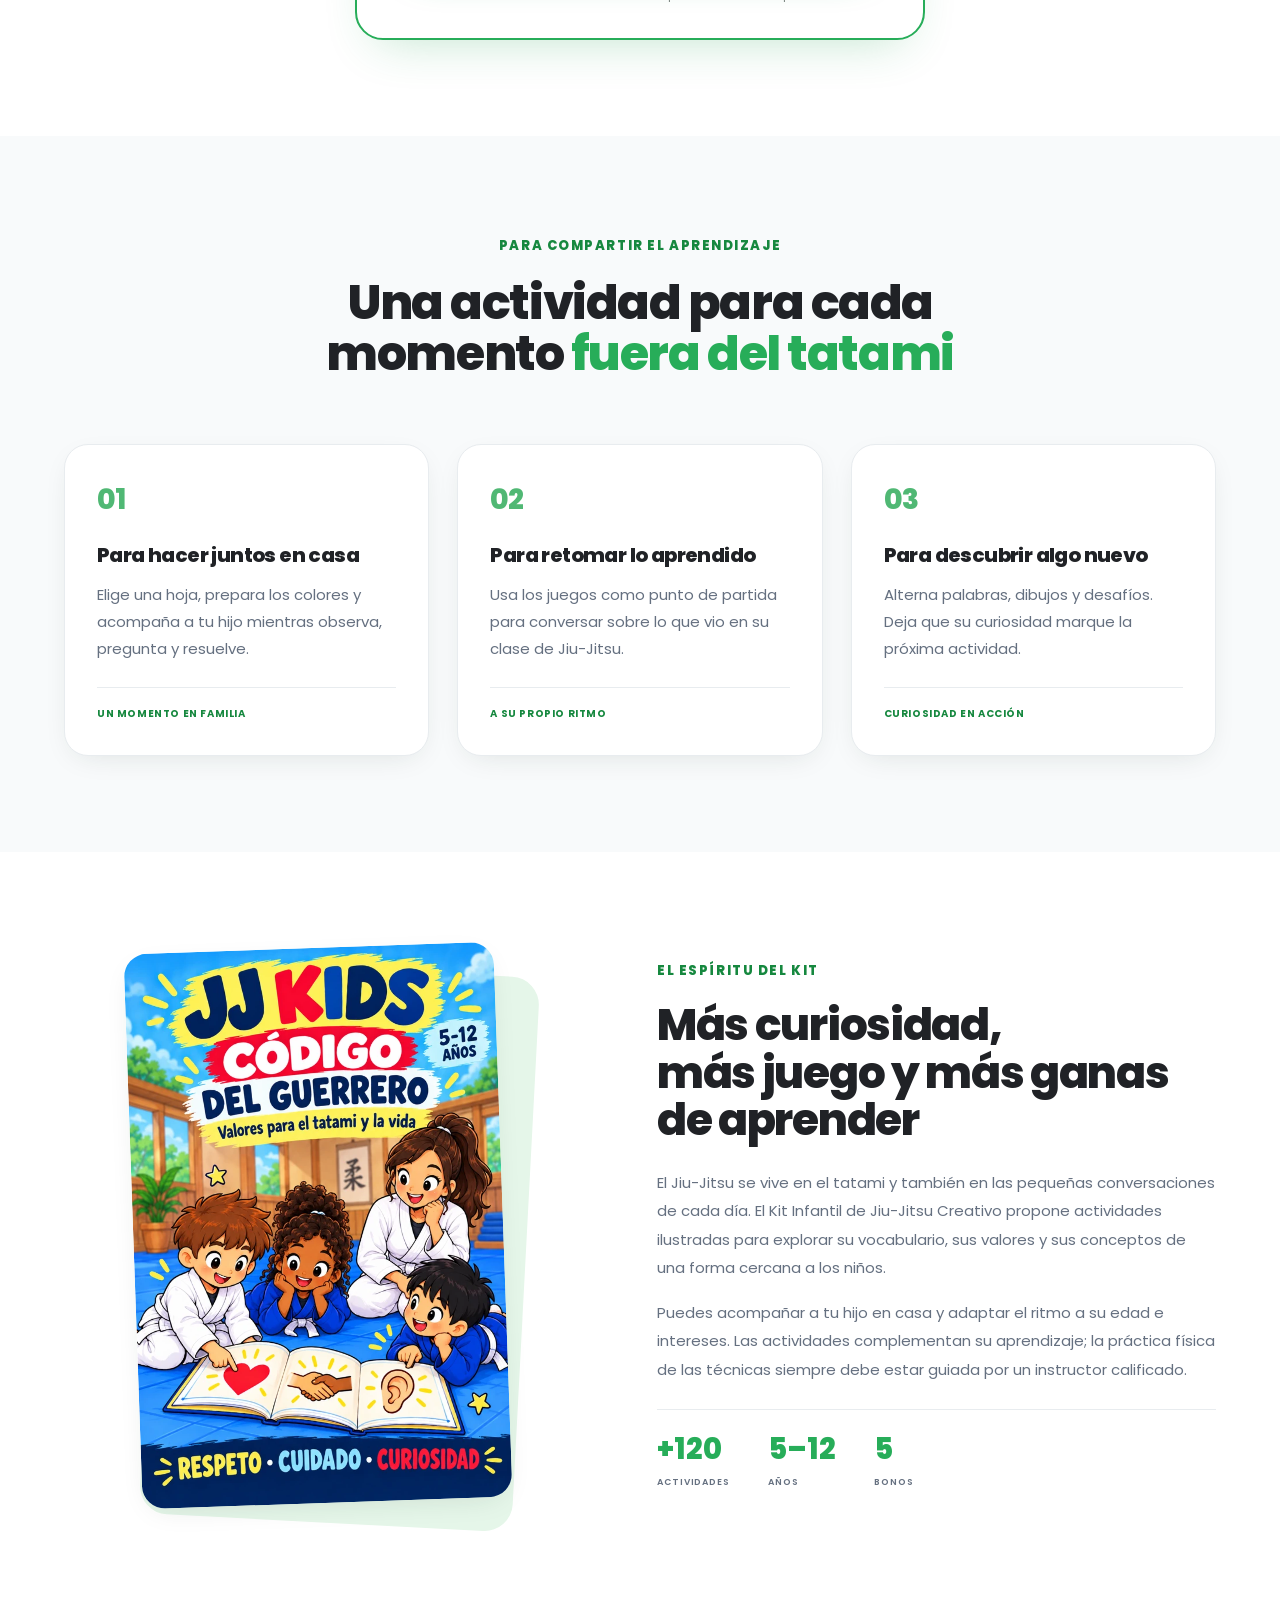
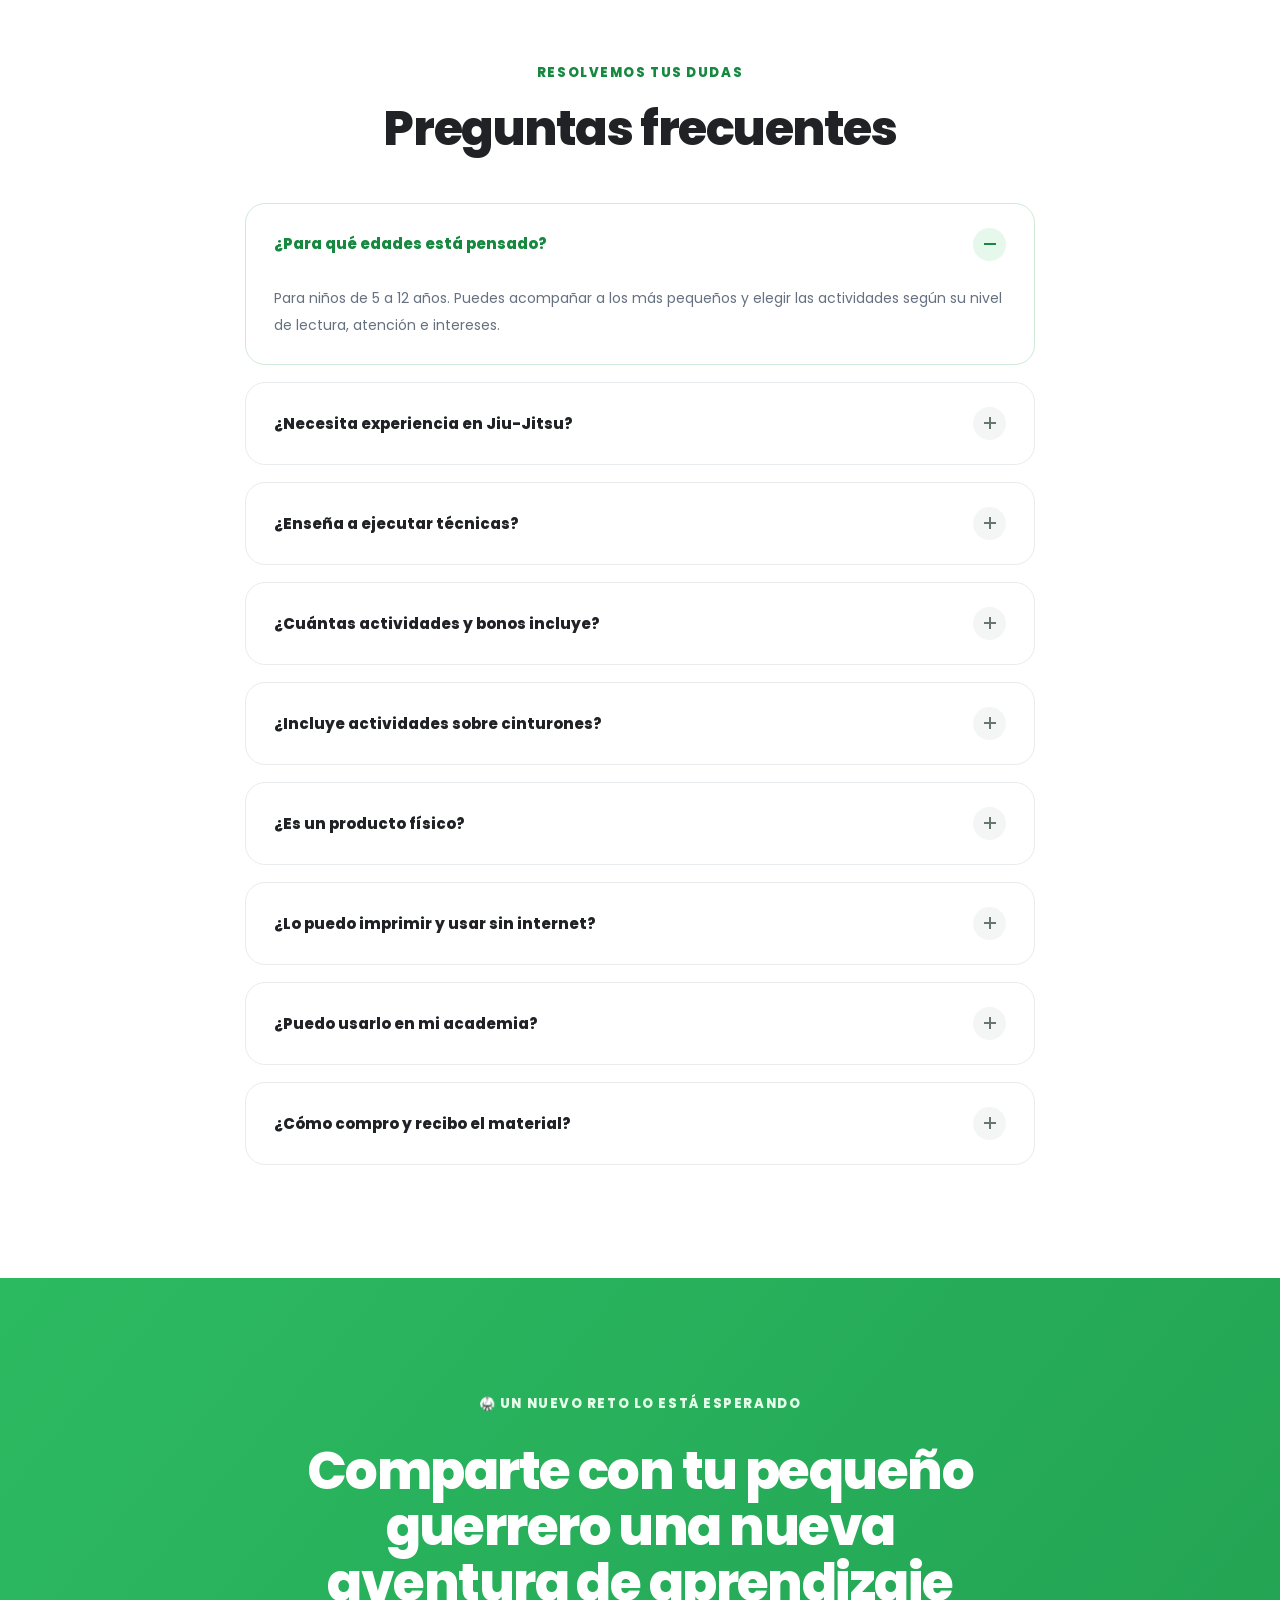
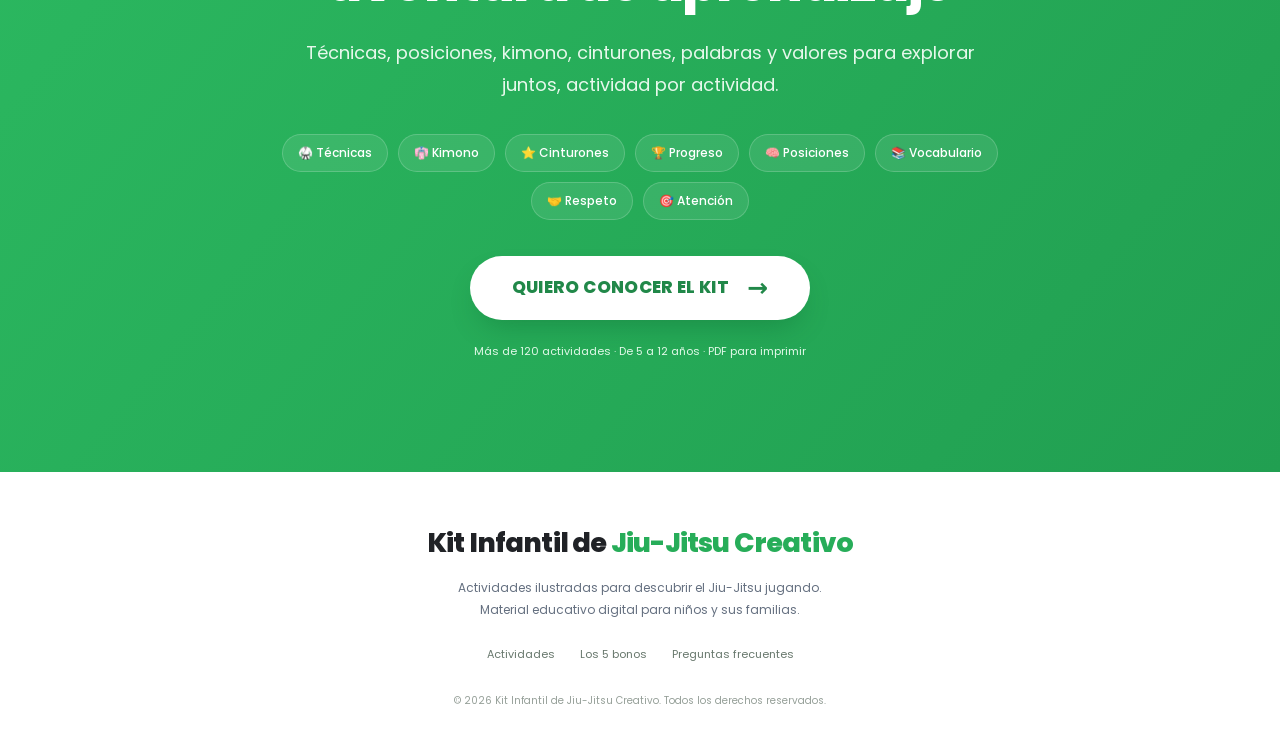
==== commit a204e9b4: "Add files via upload" ====
--- a/inicio/index.html
+++ b/inicio/index.html
@@ -5,6 +5,12 @@
 <meta name="description" content="Kit Infantil de Jiu-Jitsu Creativo. Colección de más de 120 actividades para colorear, resolver y aprender jugando. De 5 a 12 años, con cinco bonos por US$9.99.">
 <meta name="theme-color" content="#29ae5b"><meta name="robots" content="noindex,nofollow">
 <link rel="icon" href="assets/favicon.svg" type="image/svg+xml"><link rel="stylesheet" href="assets/fonts.css"><link rel="stylesheet" href="styles.css">
+<style>
+/* Compact comparison price above the current offer. */
+.reference-price{margin:22px 0 0;text-align:center;color:var(--muted);line-height:1.4}
+.reference-price s{font-size:25px;font-weight:600;letter-spacing:-.02em;text-decoration-line:line-through;text-decoration-color:#cf4b4b;text-decoration-thickness:2px;white-space:nowrap}
+.reference-price+.price{margin-top:2px}
+</style>
 <meta property="og:title" content="Kit Infantil de Jiu-Jitsu Creativo"><meta property="og:description" content="Colección de más de 120 actividades para colorear, resolver y aprender jugando. De 5 a 12 años · 5 bonos incluidos · US$9.99"><meta property="og:type" content="website">
 <!-- Meta Pixel: direct installation requested alongside the linked UTMify pixel. -->
 <script>
@@ -33,15 +39,15 @@
 <span class="eyebrow pill"><span aria-hidden="true">🥋</span> APRENDER TAMBIÉN ES PARTE DEL CAMINO</span>
 <h1>Más de <span>120 actividades de Jiu-Jitsu</span> para que tu hijo aprenda jugando</h1>
 <p class="hero-intro">Convierte el aprendizaje de Jiu-Jitsu en una experiencia divertida con actividades sobre <strong>movimientos, posiciones, gi, cinturones, grados, reglas, disciplina</strong> y todo lo que un niño necesita saber sobre el mundo del Jiu-Jitsu.</p>
-<div class="hero-media"><div class="activity-badge"><strong>+120</strong><span>ACTIVIDADES</span></div><div class="sheet-back"></div><img class="hero-sheet" src="assets/actividad-02.webp" width="800" height="1200" alt="Muestra de actividad de Jiu-Jitsu: ¿Qué posición ves?" fetchpriority="high"><div class="media-label">UNA MUESTRA DE LO QUE HAY DENTRO</div></div>
+<figure class="hero-mockup"><img src="assets/kit-mockup.webp" width="1254" height="1254" alt="Kit Infantil de Jiu-Jitsu Creativo con su portada y muestras de actividades" fetchpriority="high" decoding="async"></figure>
 </div></header>
 <section class="stats" aria-label="Kit Infantil de Jiu-Jitsu Creativo en cuatro datos"><div class="wrap stats-grid"><div><strong>+120</strong><span>ACTIVIDADES</span></div><div><strong aria-hidden="true">🥋</strong><span>TÉCNICAS Y POSICIONES</span></div><div><strong>5–12</strong><span>AÑOS</span></div><div><strong>PDF</strong><span>PARA IMPRIMIR</span></div></div></section>
 <section class="section" id="por-que"><div class="wrap narrow"><div class="section-head"><span class="eyebrow">¿TE SUENA FAMILIAR?</span><h2>Sale feliz de entrenar…<br>¿y después se le olvidan<br class="desktop-break"> los nombres?</h2><p>Lo que descubre en el tatami también puede convertirse en un momento de juego en casa.</p></div>
 <div class="grid pain-grid"><article class="card"><div class="icon" aria-hidden="true">💭</div><h3>¿Cómo se llamaba esa posición?</h3><p>En una clase hay mucho por descubrir. Las actividades ayudan a volver sobre los nombres y reconocer lo que ve en el tatami.</p></article><article class="card"><div class="icon" aria-hidden="true">⭐</div><h3>Cinturones y nuevos conceptos</h3><p>Cada paso trae palabras e ideas nuevas. Los juegos y las imágenes permiten explorarlas con calma y a su ritmo.</p></article><article class="card"><div class="icon" aria-hidden="true">🥋</div><h3>El aprendizaje sigue fuera de clase</h3><p>El respeto, la disciplina y el vocabulario también forman parte del Jiu-Jitsu. Puedes conversar sobre ellos en casa.</p></article><article class="card"><div class="icon" aria-hidden="true">🎨</div><h3>Cuando juega, quiere participar</h3><p>Colorear, buscar diferencias y resolver pequeños retos convierte el repaso en un momento compartido.</p></article></div></div></section>
 <section class="section soft" id="actividades"><div class="wrap"><div class="section-head"><span class="eyebrow">ESTO ENCONTRARÁS EN TU KIT</span><h2>Un mundo de actividades para seguir <span class="green">descubriendo</span></h2><p>Diez categorías para explorar el Jiu-Jitsu con curiosidad, imaginación y muchas ganas de aprender.</p></div><div class="grid topics-grid"><article class="card topic"><div class="topic-icon" aria-hidden="true">🧠</div><h3>Adivina la técnica</h3><p>Observa las ilustraciones, sigue las pistas y relaciona cada escena con su nombre.</p></article><article class="card topic"><div class="topic-icon" aria-hidden="true">🥋</div><h3>Descubre las posiciones</h3><p>Reconoce posiciones del Jiu-Jitsu con juegos visuales y ejercicios de asociación.</p></article><article class="card topic"><div class="topic-icon" aria-hidden="true">👘</div><h3>Juegos del kimono</h3><p>Explora las prendas y elementos que acompañan cada entrenamiento.</p></article><article class="card topic"><div class="topic-icon" aria-hidden="true">⭐</div><h3>El mundo de los cinturones</h3><p>Conoce los cinturones y conversa sobre el esfuerzo y el progreso.</p></article><article class="card topic"><div class="topic-icon" aria-hidden="true">🌀</div><h3>Laberintos del pequeño guerrero</h3><p>Encuentra el camino y supera retos de atención y orientación.</p></article><article class="card topic"><div class="topic-icon" aria-hidden="true">🔎</div><h3>Encuentra las diferencias</h3><p>Mira con cuidado y descubre qué cambia entre dos escenas.</p></article><article class="card topic"><div class="topic-icon" aria-hidden="true">🎨</div><h3>Colorea tu aventura</h3><p>Da vida a personajes y situaciones del mundo del Jiu-Jitsu.</p></article><article class="card topic"><div class="topic-icon" aria-hidden="true">✏️</div><h3>Palabras y acertijos</h3><p>Juega con nombres, letras y pistas para ampliar tu vocabulario.</p></article><article class="card topic"><div class="topic-icon" aria-hidden="true">🤝</div><h3>Valores del guerrero</h3><p>Explora el respeto, la paciencia, la ayuda y el cuidado de los demás.</p></article><article class="card topic"><div class="topic-icon" aria-hidden="true">🏆</div><h3>Grandes desafíos</h3><p>Combina lo que has descubierto y celebra cada reto completado.</p></article></div></div></section>
 <section class="section samples" id="muestras"><div class="wrap"><div class="section-head"><span class="eyebrow">MIRA LO QUE HAY DENTRO</span><h2 id="sample-heading">Así se aprende y se juega con <span class="green">tu kit</span></h2><p>Ilustraciones coloridas, instrucciones sencillas y retos variados para acompañar la curiosidad de tu pequeño guerrero.</p></div><div class="sample-gallery" id="sample-gallery" role="region" aria-roledescription="carrusel" aria-labelledby="sample-heading"><div class="sample-tabs" role="group" aria-label="Elige una muestra"><button type="button" class="sample-tab active" data-sample="02" aria-pressed="true" aria-controls="sample-image"><span aria-hidden="true">🥋</span> Posiciones</button><button type="button" class="sample-tab " data-sample="03" aria-pressed="false" aria-controls="sample-image"><span aria-hidden="true">👘</span> Kimono</button><button type="button" class="sample-tab " data-sample="04" aria-pressed="false" aria-controls="sample-image"><span aria-hidden="true">⭐</span> Cinturones</button><button type="button" class="sample-tab " data-sample="05" aria-pressed="false" aria-controls="sample-image"><span aria-hidden="true">🌀</span> Laberintos</button><button type="button" class="sample-tab " data-sample="06" aria-pressed="false" aria-controls="sample-image"><span aria-hidden="true">🔎</span> Diferencias</button><button type="button" class="sample-tab " data-sample="07" aria-pressed="false" aria-controls="sample-image"><span aria-hidden="true">🎨</span> Colorea</button><button type="button" class="sample-tab " data-sample="08" aria-pressed="false" aria-controls="sample-image"><span aria-hidden="true">✏️</span> Acertijos</button></div><figure class="sample-figure"><div class="sample-frame"><img id="sample-image" src="assets/actividad-02.webp" alt="Descubre las posiciones: muestra real de una actividad" width="800" height="1200" loading="lazy"></div><figcaption id="sample-caption" aria-live="off" aria-atomic="true">Descubre las posiciones · Una muestra real del material</figcaption></figure></div><a class="text-link" href="#planes">Ver todo lo que incluye el paquete <span aria-hidden="true">→</span></a></div></section>
-<section class="section soft" id="bonos"><div class="wrap"><div class="section-head"><span class="eyebrow pill">🎁 COMPLETA LA AVENTURA</span><h2>Además, llévate estos <span class="green">5 bonos incluidos</span></h2><p>Más recursos para organizar la experiencia, reconocer lo aprendido y celebrar cada pequeño descubrimiento.</p></div><div class="grid bonus-grid"><article class="bonus-card"><div class="bonus-art"><span class="bonus-pill">BONO 01</span><img src="assets/bono-01.webp" alt="Portada de Pasaporte del Pequeño Guerrero" width="640" height="960" loading="lazy"></div><div class="bonus-copy"><h3>Pasaporte del Pequeño Guerrero</h3><p>Un lugar para registrar sus descubrimientos, los retos completados y los momentos que quiere recordar.</p><div class="included"><span aria-hidden="true">✓</span> Incluido en tu paquete</div></div></article><article class="bonus-card"><div class="bonus-art"><span class="bonus-pill">BONO 02</span><img src="assets/bono-02.webp" alt="Portada de Tarjetas de Técnicas y Posiciones" width="640" height="960" loading="lazy"></div><div class="bonus-copy"><h3>Tarjetas de Técnicas y Posiciones</h3><p>Tarjetas visuales para relacionar imágenes, reconocer nombres y jugar con el vocabulario de clase.</p><div class="included"><span aria-hidden="true">✓</span> Incluido en tu paquete</div></div></article><article class="bonus-card"><div class="bonus-art"><span class="bonus-pill">BONO 03</span><img src="assets/bono-03.webp" alt="Portada de Póster de Cinturones de Jiu-Jitsu" width="640" height="960" loading="lazy"></div><div class="bonus-copy"><h3>Póster de Cinturones de Jiu-Jitsu</h3><p>Una referencia visual para conversar sobre los cinturones. La progresión siempre la orienta su instructor.</p><div class="included"><span aria-hidden="true">✓</span> Incluido en tu paquete</div></div></article><article class="bonus-card"><div class="bonus-art"><span class="bonus-pill">BONO 04</span><img src="assets/bono-04.webp" alt="Portada de Certificado del Pequeño Guerrero" width="640" height="960" loading="lazy"></div><div class="bonus-copy"><h3>Certificado del Pequeño Guerrero</h3><p>Un recuerdo para celebrar las actividades completadas. Es un certificado de participación, sin acreditación de grado o cinturón.</p><div class="included"><span aria-hidden="true">✓</span> Incluido en tu paquete</div></div></article><article class="bonus-card"><div class="bonus-art"><span class="bonus-pill">BONO 05</span><img src="assets/bono-05.webp" alt="Portada de Código del Guerrero" width="640" height="960" loading="lazy"></div><div class="bonus-copy"><h3>Código del Guerrero</h3><p>Historias y retos sobre respeto, humildad, concentración y cuidado de los compañeros.</p><div class="included"><span aria-hidden="true">✓</span> Incluido en tu paquete</div></div></article></div></div></section>
-<section class="section offer-section" id="planes"><div class="wrap"><div class="section-head"><span class="eyebrow">EMPIEZA LA AVENTURA</span><h2>Todo para tu<br><span class="green">pequeño guerrero</span></h2><p>Un solo paquete. Actividades para descubrir y cinco bonos para seguir aprendiendo juntos.</p></div><article class="price-card"><div class="price-banner">EL PAQUETE COMPLETO</div><div class="price-heading"><h3 class="product-title">Kit Infantil de <span>Jiu-Jitsu Creativo</span></h3><p class="offer-summary">Colección de más de 120 actividades para colorear, resolver y aprender jugando.</p><p class="offer-includes">Actividades + 5 bonos</p><p>Para niños de 5 a 12 años</p></div><p class="price"><span class="currency">US$</span>9<span class="cents">.99</span></p><p class="price-detail">Todos los materiales de esta oferta incluidos</p><div class="price-rule"></div><ul class="check-list"><li><strong>Más de 120 actividades</strong> de Jiu-Jitsu</li><li>10 categorías de juegos y descubrimientos</li><li>Técnicas, posiciones, kimono y cinturones</li><li>Laberintos, diferencias, dibujos y acertijos</li><li>Vocabulario y valores del guerrero</li><li>Material digital en PDF para imprimir</li><li><strong>Los 5 bonos completos:</strong><ul><li>Pasaporte del Pequeño Guerrero</li><li>Tarjetas de Técnicas y Posiciones</li><li>Póster de Cinturones de Jiu-Jitsu</li><li>Certificado del Pequeño Guerrero</li><li>Código del Guerrero</li></ul></li></ul><div class="checkout"><a class="cta checkout-link" href="https://pay.hotmart.com/R108017189H?checkoutMode=10">Quiero que mi hijo aprenda Jiu-Jitsu jugando <span aria-hidden="true">↗</span></a><p>Continúa al checkout de Hotmart para realizar tu compra.</p></div></article></div></section>
+<section class="section soft" id="bonos"><div class="wrap"><div class="section-head"><span class="eyebrow pill">🎁 COMPLETA LA AVENTURA</span><h2>Además, llévate estos <span class="green">5 bonos incluidos</span></h2><p>Más recursos para organizar la experiencia, reconocer lo aprendido y celebrar cada pequeño descubrimiento.</p></div><div class="grid bonus-grid"><article class="bonus-card"><div class="bonus-art"><span class="bonus-pill">BONO 01</span><img src="assets/bono-01.webp" alt="Portada de Pasaporte del Pequeño Guerrero" width="640" height="960" loading="lazy"></div><div class="bonus-copy"><h3>Pasaporte del Pequeño Guerrero</h3><p>Un lugar para registrar sus descubrimientos, los retos completados y los momentos que quiere recordar.</p><div class="included"><span aria-hidden="true">✓</span> Incluido en tu paquete</div></div></article><article class="bonus-card"><div class="bonus-art"><span class="bonus-pill">BONO 02</span><img src="assets/bono-02.webp" alt="Portada de Tarjetas de Técnicas y Posiciones" width="640" height="960" loading="lazy"></div><div class="bonus-copy"><h3>Tarjetas de Técnicas y Posiciones</h3><p>Tarjetas visuales para relacionar imágenes, reconocer nombres y jugar con el vocabulario de clase.</p><div class="included"><span aria-hidden="true">✓</span> Incluido en tu paquete</div></div></article><article class="bonus-card"><div class="bonus-art"><span class="bonus-pill">BONO 03</span><img src="assets/bono-03.webp" alt="Portada de Póster de Cinturones de Jiu-Jitsu" width="1055" height="1491" loading="lazy"></div><div class="bonus-copy"><h3>Póster de Cinturones de Jiu-Jitsu</h3><p>Una referencia visual para conversar sobre los cinturones. La progresión siempre la orienta su instructor.</p><div class="included"><span aria-hidden="true">✓</span> Incluido en tu paquete</div></div></article><article class="bonus-card"><div class="bonus-art"><span class="bonus-pill">BONO 04</span><img src="assets/bono-04.webp" alt="Portada de Certificado del Pequeño Guerrero" width="640" height="960" loading="lazy"></div><div class="bonus-copy"><h3>Certificado del Pequeño Guerrero</h3><p>Un recuerdo para celebrar las actividades completadas. Es un certificado de participación, sin acreditación de grado o cinturón.</p><div class="included"><span aria-hidden="true">✓</span> Incluido en tu paquete</div></div></article><article class="bonus-card"><div class="bonus-art"><span class="bonus-pill">BONO 05</span><img src="assets/bono-05.webp" alt="Portada de Código del Guerrero" width="640" height="960" loading="lazy"></div><div class="bonus-copy"><h3>Código del Guerrero</h3><p>Historias y retos sobre respeto, humildad, concentración y cuidado de los compañeros.</p><div class="included"><span aria-hidden="true">✓</span> Incluido en tu paquete</div></div></article></div></div></section>
+<section class="section offer-section" id="planes"><div class="wrap"><div class="section-head"><span class="eyebrow">EMPIEZA LA AVENTURA</span><h2>Todo para tu<br><span class="green">pequeño guerrero</span></h2><p>Un solo paquete. Actividades para descubrir y cinco bonos para seguir aprendiendo juntos.</p></div><figure class="offer-mockup"><img src="assets/kit-bonos-mockup.webp" width="1254" height="1254" alt="Paquete completo del Kit Infantil de Jiu-Jitsu Creativo y sus cinco bonos incluidos" loading="lazy" decoding="async"></figure><article class="price-card"><div class="price-banner">EL PAQUETE COMPLETO</div><div class="price-heading"><h3 class="product-title">Kit Infantil de <span>Jiu-Jitsu Creativo</span></h3><p class="offer-summary">Colección de más de 120 actividades para colorear, resolver y aprender jugando.</p><p class="offer-includes">Actividades + 5 bonos</p><p>Para niños de 5 a 12 años</p></div><p class="reference-price"><s>US$29.99</s></p><p class="price"><span class="currency">US$</span>9<span class="cents">.99</span></p><p class="price-detail">Todos los materiales de esta oferta incluidos</p><div class="price-rule"></div><ul class="check-list"><li><strong>Más de 120 actividades</strong> de Jiu-Jitsu</li><li>10 categorías de juegos y descubrimientos</li><li>Técnicas, posiciones, kimono y cinturones</li><li>Laberintos, diferencias, dibujos y acertijos</li><li>Vocabulario y valores del guerrero</li><li>Material digital en PDF para imprimir</li><li><strong>Los 5 bonos completos:</strong><ul><li>Pasaporte del Pequeño Guerrero</li><li>Tarjetas de Técnicas y Posiciones</li><li>Póster de Cinturones de Jiu-Jitsu</li><li>Certificado del Pequeño Guerrero</li><li>Código del Guerrero</li></ul></li></ul><div class="checkout"><a class="cta checkout-link" href="https://pay.hotmart.com/R108017189H?checkoutMode=10">Quiero que mi hijo aprenda Jiu-Jitsu jugando <span aria-hidden="true">↗</span></a><p>Continúa al checkout de Hotmart para realizar tu compra.</p></div></article></div></section>
 <section class="section soft" id="momentos"><div class="wrap"><div class="section-head"><span class="eyebrow">PARA COMPARTIR EL APRENDIZAJE</span><h2>Una actividad para cada momento <span class="green">fuera del tatami</span></h2></div><div class="grid moments-grid"><article class="card moment"><div class="moment-number">01</div><h3>Para hacer juntos en casa</h3><p>Elige una hoja, prepara los colores y acompaña a tu hijo mientras observa, pregunta y resuelve.</p><span class="moment-tag">UN MOMENTO EN FAMILIA</span></article><article class="card moment"><div class="moment-number">02</div><h3>Para retomar lo aprendido</h3><p>Usa los juegos como punto de partida para conversar sobre lo que vio en su clase de Jiu-Jitsu.</p><span class="moment-tag">A SU PROPIO RITMO</span></article><article class="card moment"><div class="moment-number">03</div><h3>Para descubrir algo nuevo</h3><p>Alterna palabras, dibujos y desafíos. Deja que su curiosidad marque la próxima actividad.</p><span class="moment-tag">CURIOSIDAD EN ACCIÓN</span></article></div></div></section>
 <section class="section" id="espiritu"><div class="wrap about-grid"><div class="about-art"><img src="assets/bono-05.webp" width="640" height="960" loading="lazy" alt="Ilustración del bono Código del Guerrero: niños y su instructora descubren valores en un libro"></div><div class="about-copy"><span class="eyebrow">EL ESPÍRITU DEL KIT</span><h2>Más curiosidad,<br>más juego y más ganas de aprender</h2><p>El Jiu-Jitsu se vive en el tatami y también en las pequeñas conversaciones de cada día. El Kit Infantil de Jiu-Jitsu Creativo propone actividades ilustradas para explorar su vocabulario, sus valores y sus conceptos de una forma cercana a los niños.</p><p>Puedes acompañar a tu hijo en casa y adaptar el ritmo a su edad e intereses. Las actividades complementan su aprendizaje; la práctica física de las técnicas siempre debe estar guiada por un instructor calificado.</p><div class="about-facts"><div><strong>+120</strong><span>ACTIVIDADES</span></div><div><strong>5–12</strong><span>AÑOS</span></div><div><strong>5</strong><span>BONOS</span></div></div></div></div></section>
 <section class="section faq-section" id="preguntas"><div class="wrap faq"><div class="section-head"><span class="eyebrow">RESOLVEMOS TUS DUDAS</span><h2>Preguntas frecuentes</h2></div><details name="jj-faq" open><summary>¿Para qué edades está pensado?<span class="faq-sign" aria-hidden="true"></span></summary><div class="faq-answer"><p>Para niños de 5 a 12 años. Puedes acompañar a los más pequeños y elegir las actividades según su nivel de lectura, atención e intereses.</p></div></details><details name="jj-faq" ><summary>¿Necesita experiencia en Jiu-Jitsu?<span class="faq-sign" aria-hidden="true"></span></summary><div class="faq-answer"><p>Las actividades permiten descubrir y repasar conceptos. Un adulto puede acompañarlo cuando aparezcan palabras nuevas y ayudarlo a relacionarlas con lo que ve en clase.</p></div></details><details name="jj-faq" ><summary>¿Enseña a ejecutar técnicas?<span class="faq-sign" aria-hidden="true"></span></summary><div class="faq-answer"><p>Son actividades educativas de reconocimiento, vocabulario y juego en papel. La ejecución de técnicas debe aprenderse y practicarse con un instructor calificado, en un entorno adecuado.</p></div></details><details name="jj-faq" ><summary>¿Cuántas actividades y bonos incluye?<span class="faq-sign" aria-hidden="true"></span></summary><div class="faq-answer"><p>El paquete reúne más de 120 actividades y los cinco bonos presentados en esta página. Todo forma parte de la misma oferta de US$9.99.</p></div></details><details name="jj-faq" ><summary>¿Incluye actividades sobre cinturones?<span class="faq-sign" aria-hidden="true"></span></summary><div class="faq-answer"><p>Sí. Incluye juegos sobre cinturones y progreso, además del póster de regalo. Consulta a su instructor para relacionar el material con el sistema y los criterios de su academia.</p></div></details><details name="jj-faq" ><summary>¿Es un producto físico?<span class="faq-sign" aria-hidden="true"></span></summary><div class="faq-answer"><p>Es material digital en PDF para descargar e imprimir. No se envía un libro impreso, materiales de dibujo ni otros objetos físicos.</p></div></details><details name="jj-faq" ><summary>¿Lo puedo imprimir y usar sin internet?<span class="faq-sign" aria-hidden="true"></span></summary><div class="faq-answer"><p>Sí. Necesitas conexión para descargar los archivos; después puedes abrirlos o imprimirlos sin conexión. Prepara hojas y colores para disfrutar las actividades.</p></div></details><details name="jj-faq" ><summary>¿Puedo usarlo en mi academia?<span class="faq-sign" aria-hidden="true"></span></summary><div class="faq-answer"><p>El material puede servir como recurso educativo complementario. Las condiciones de licencia para grupos y academias aún están pendientes de definir en esta vista previa.</p></div></details><details name="jj-faq" ><summary>¿Cómo compro y recibo el material?<span class="faq-sign" aria-hidden="true"></span></summary><div class="faq-answer"><p>Haz clic en el botón de compra para ir al checkout de Hotmart. Allí podrás revisar los detalles de pago y seguir las instrucciones para acceder al material digital.</p></div></details></div></section>
--- a/inicio/styles.css
+++ b/inicio/styles.css
@@ -13,3 +13,10 @@
 .sample-gallery .sample-tabs{margin-bottom:18px}
 
 .checkout-link{width:100%;font-size:16px;padding:18px 24px;text-align:center}.checkout-link span{flex-shrink:0}@media(max-width:600px){.checkout-link{font-size:14px;padding:17px 18px;gap:10px}}
+
+
+/* Transparent product mockups: preserve the full artwork at every screen size. */
+.hero-mockup{width:min(760px,100%);margin:32px auto 28px}
+.offer-mockup{width:min(760px,100%);margin:-16px auto 52px}
+.hero-mockup img,.offer-mockup img{display:block;width:100%;height:auto;object-fit:contain}
+@media(max-width:639px){.hero-mockup{margin:24px auto 25px}.offer-mockup{margin:-10px auto 36px}}
